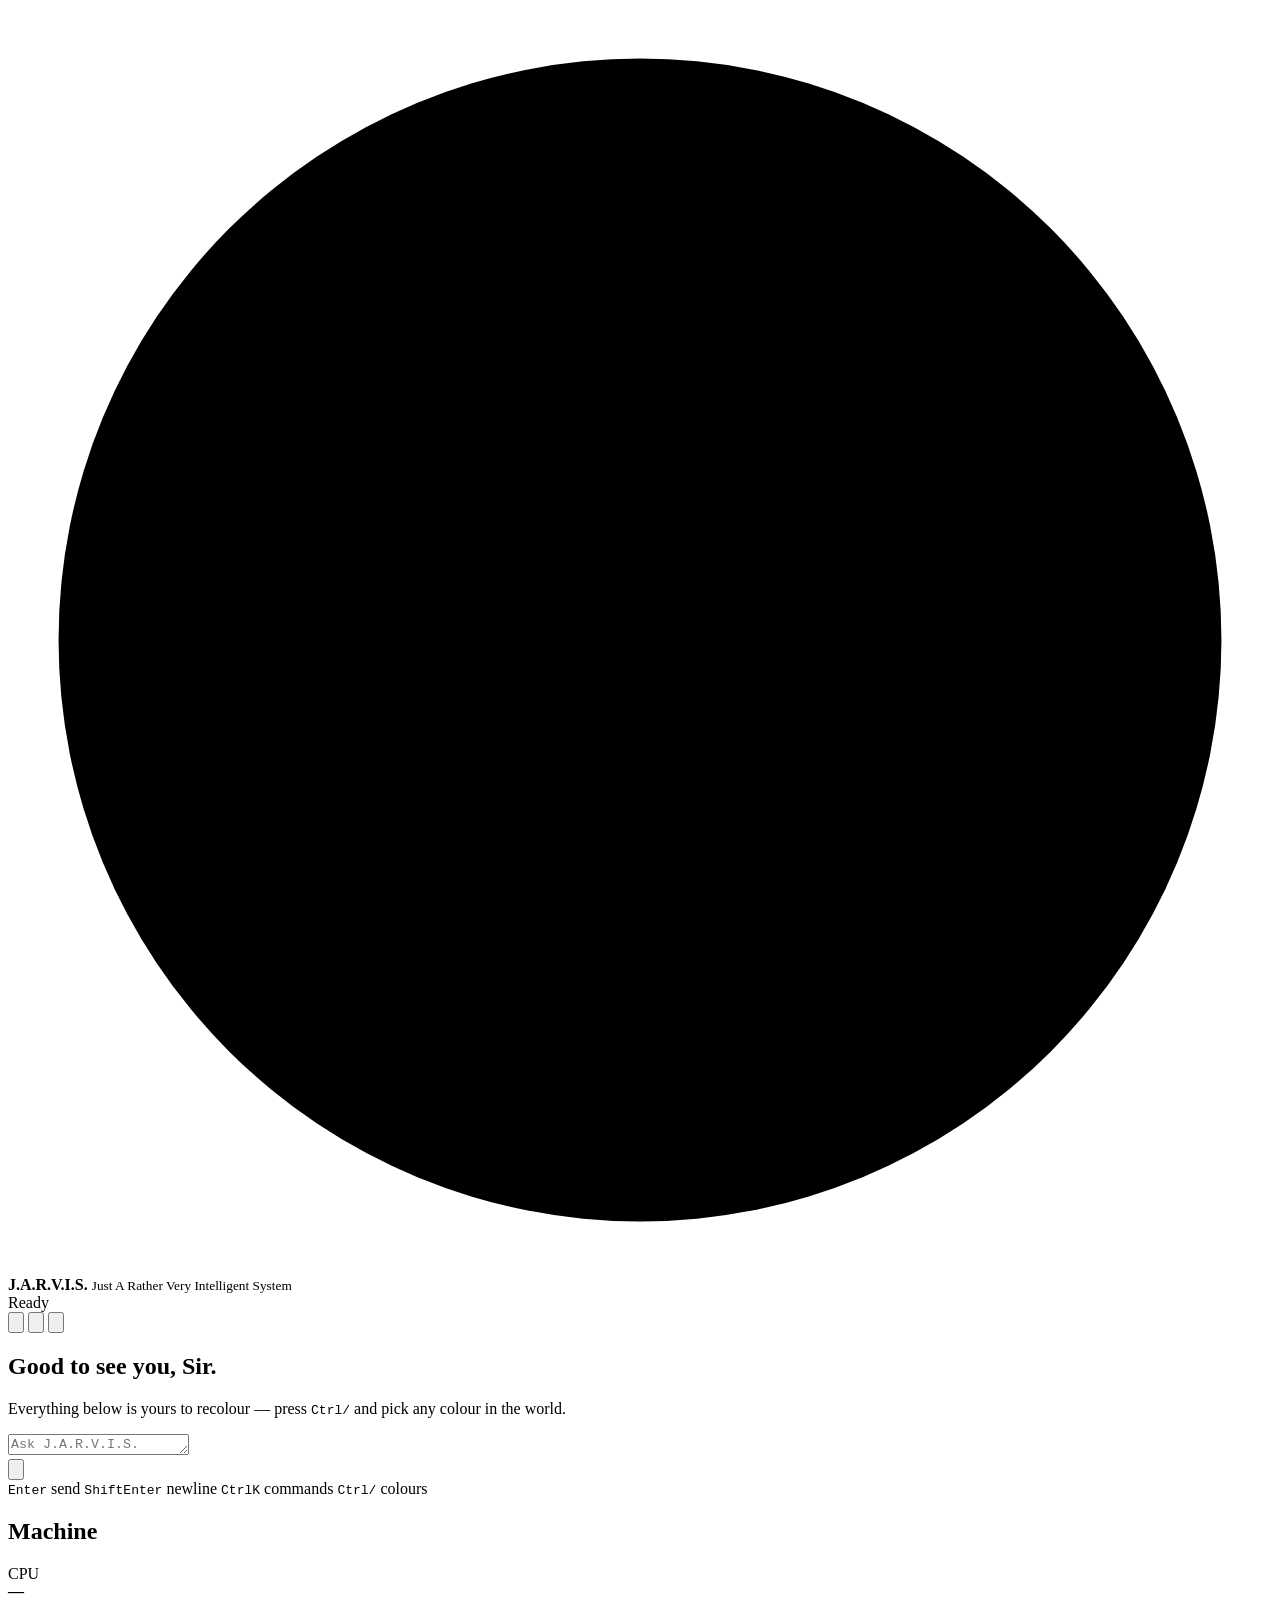
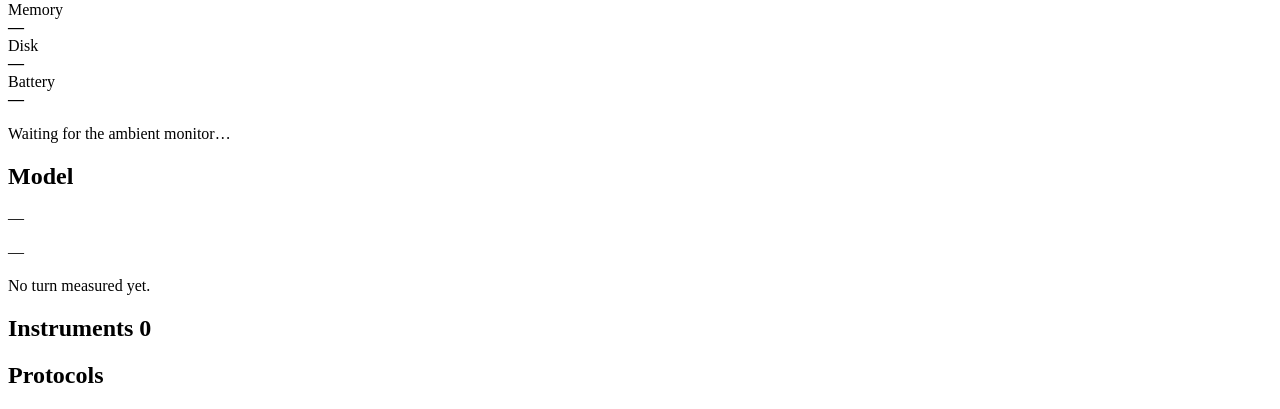
==== jarvis/web/index.html @ 264ed08e "Add J.A.R.V.I.S. Desktop and a colour engine that takes any seed Two things the terminal front ends " ====
<!DOCTYPE html>
<html lang="en" data-mode="dark">
<head>
<meta charset="utf-8">
<meta name="viewport" content="width=device-width, initial-scale=1, viewport-fit=cover">
<meta name="color-scheme" content="dark light">
<title>J.A.R.V.I.S.</title>
<!-- The operator's colours, resolved server-side and inlined, so the very first
     paint is already their theme. No flash of somebody else's cyan. -->
<style id="theme-vars">__JARVIS_THEME_CSS__</style>
<link rel="stylesheet" href="/static/app.css?token=__JARVIS_TOKEN__">
<link rel="icon" href="data:image/svg+xml,<svg xmlns='http://www.w3.org/2000/svg' viewBox='0 0 100 100'><circle cx='50' cy='50' r='38' fill='none' stroke='%2322d3ee' stroke-width='8'/><circle cx='50' cy='50' r='16' fill='%2322d3ee'/></svg>">
</head>
<body>

<!-- Two vast, slow-moving blooms of the accent colour behind everything. They are
     the reason an arbitrary seed reads as a *designed* interface rather than a
     recoloured one: the whole room is lit by the operator's choice. -->
<div class="ambience" aria-hidden="true">
  <span class="bloom bloom-a"></span>
  <span class="bloom bloom-b"></span>
  <span class="grain"></span>
</div>

<header class="titlebar">
  <div class="brand">
    <span class="reactor" id="reactor" aria-hidden="true">
      <svg viewBox="0 0 100 100">
        <circle class="r-halo"  cx="50" cy="50" r="46"/>
        <circle class="r-ring"  cx="50" cy="50" r="35"/>
        <circle class="r-track" cx="50" cy="50" r="27"/>
        <circle class="r-core"  cx="50" cy="50" r="13"/>
        <g class="r-blades">
          <path d="M50 20 L56 34 L44 34 Z"/><path d="M80 50 L66 56 L66 44 Z"/>
          <path d="M50 80 L44 66 L56 66 Z"/><path d="M20 50 L34 44 L34 56 Z"/>
        </g>
      </svg>
    </span>
    <span class="brand-text">
      <strong id="brand-name">J.A.R.V.I.S.</strong>
      <small id="brand-sub">Just A Rather Very Intelligent System</small>
    </span>
  </div>

  <div class="status" id="status-chip" data-state="idle">
    <span class="status-dot"></span>
    <span class="status-label" id="status-label">Ready</span>
  </div>

  <div class="titlebar-actions">
    <button class="icon-btn" id="btn-palette" title="Theme studio  ·  Ctrl+/" aria-label="Open the theme studio">
      <svg viewBox="0 0 24 24"><circle cx="12" cy="12" r="9"/><circle cx="12" cy="7.5" r="1.6" class="fill"/><circle cx="16.5" cy="12" r="1.6" class="fill"/><circle cx="9" cy="16" r="1.6" class="fill"/></svg>
    </button>
    <button class="icon-btn" id="btn-command" title="Commands  ·  Ctrl+K" aria-label="Open the command palette">
      <svg viewBox="0 0 24 24"><path d="M4 7h16M4 12h16M4 17h10"/></svg>
    </button>
    <button class="icon-btn" id="btn-rail" title="Instruments panel" aria-label="Toggle the instruments panel">
      <svg viewBox="0 0 24 24"><rect x="3" y="4" width="18" height="16" rx="3"/><path d="M15 4v16"/></svg>
    </button>
  </div>
</header>

<main class="shell">
  <!-- ── the conversation ─────────────────────────────────────────────────── -->
  <section class="conversation">
    <div class="transcript" id="transcript" role="log" aria-live="polite" aria-label="Conversation">
      <div class="welcome" id="welcome">
        <div class="welcome-glow" aria-hidden="true"></div>
        <h1>Good to see you, <span id="welcome-title">Sir</span>.</h1>
        <p>Everything below is yours to recolour — press <kbd>Ctrl</kbd><kbd>/</kbd> and pick any colour in the world.</p>
        <div class="suggestions" id="suggestions"></div>
      </div>
    </div>

    <button class="jump" id="jump" hidden aria-label="Jump to the latest message">
      <svg viewBox="0 0 24 24"><path d="M12 5v14M6 13l6 6 6-6"/></svg> Latest
    </button>

    <div class="composer-wrap">
      <form class="composer" id="composer">
        <div class="composer-glow" aria-hidden="true"></div>
        <textarea id="input" rows="1" placeholder="Ask J.A.R.V.I.S. anything…  ( / for commands )"
                  autocomplete="off" autocapitalize="sentences" spellcheck="true"></textarea>
        <div class="composer-actions">
          <button type="button" class="icon-btn ghost" id="btn-stop" title="Interrupt  ·  Esc" hidden aria-label="Interrupt">
            <svg viewBox="0 0 24 24"><rect x="7" y="7" width="10" height="10" rx="2" class="fill"/></svg>
          </button>
          <button type="submit" class="send" id="btn-send" title="Send  ·  Enter" aria-label="Send">
            <svg viewBox="0 0 24 24"><path d="M5 12h13M12 5l7 7-7 7"/></svg>
          </button>
        </div>
      </form>
      <div class="hint-row">
        <span><kbd>Enter</kbd> send</span>
        <span><kbd>Shift</kbd><kbd>Enter</kbd> newline</span>
        <span><kbd>Ctrl</kbd><kbd>K</kbd> commands</span>
        <span><kbd>Ctrl</kbd><kbd>/</kbd> colours</span>
      </div>
      <div class="slash-menu" id="slash-menu" hidden></div>
    </div>
  </section>

  <!-- ── instruments ──────────────────────────────────────────────────────── -->
  <aside class="rail" id="rail">
    <div class="rail-card">
      <h2>Machine</h2>
      <div class="gauges" id="gauges">
        <div class="gauge" data-key="cpu"><label>CPU</label><div class="bar"><i></i></div><b>—</b></div>
        <div class="gauge" data-key="ram"><label>Memory</label><div class="bar"><i></i></div><b>—</b></div>
        <div class="gauge" data-key="disk"><label>Disk</label><div class="bar"><i></i></div><b>—</b></div>
        <div class="gauge" data-key="battery"><label>Battery</label><div class="bar"><i></i></div><b>—</b></div>
      </div>
      <div class="cores" id="cores" aria-hidden="true"></div>
      <p class="rail-note" id="machine-note">Waiting for the ambient monitor…</p>
    </div>

    <div class="rail-card">
      <h2>Model</h2>
      <p class="mono" id="model-name">—</p>
      <p class="rail-note mono" id="model-host">—</p>
      <p class="rail-note" id="metrics-line">No turn measured yet.</p>
    </div>

    <div class="rail-card grow">
      <h2>Instruments <span class="count" id="tool-count">0</span></h2>
      <ul class="chips" id="tool-list"></ul>
    </div>

    <div class="rail-card">
      <h2>Protocols</h2>
      <ul class="chips" id="protocol-list"></ul>
    </div>
  </aside>
</main>

<!-- ── theme studio ───────────────────────────────────────────────────────── -->
<div class="scrim" id="scrim" hidden></div>
<aside class="studio" id="studio" hidden aria-label="Theme studio">
  <header class="studio-head">
    <div>
      <h2>Colour</h2>
      <p id="theme-name">Arc Reactor</p>
    </div>
    <button class="icon-btn" id="btn-studio-close" aria-label="Close the theme studio">
      <svg viewBox="0 0 24 24"><path d="M6 6l12 12M18 6L6 18"/></svg>
    </button>
  </header>

  <div class="studio-body">
    <section class="studio-section">
      <div class="wheel-wrap">
        <canvas id="wheel" width="440" height="440" aria-label="Colour wheel"></canvas>
        <span class="wheel-thumb" id="wheel-thumb"></span>
      </div>
      <label class="slider-row">
        <span>Brightness</span>
        <input type="range" id="s-light" min="8" max="92" step="1" value="55">
      </label>
      <div class="hex-row">
        <label class="hex-field">
          <input type="text" id="hex" value="#22d3ee" spellcheck="false" aria-label="Accent colour, as hex">
          <input type="color" id="picker" value="#22d3ee" aria-label="System colour picker">
        </label>
        <button class="btn subtle" id="btn-surprise" title="A random theme that still looks good">Surprise me</button>
      </div>
    </section>

    <section class="studio-section">
      <h3>Ground</h3>
      <div class="segmented" id="mode-group" role="radiogroup" aria-label="Background mode"></div>
    </section>

    <section class="studio-section">
      <h3>Feel</h3>
      <label class="slider-row"><span>Colour in the background</span><input type="range" id="s-tint" min="0" max="100" value="55"></label>
      <label class="slider-row"><span>Panel separation</span><input type="range" id="s-contrast" min="0" max="100" value="50"></label>
      <label class="slider-row"><span>Glow</span><input type="range" id="s-glow" min="0" max="100" value="60"></label>
      <label class="slider-row"><span>Corner rounding</span><input type="range" id="s-radius" min="0" max="28" value="14"></label>
    </section>

    <section class="studio-section">
      <h3>Type</h3>
      <div class="segmented" id="font-group" role="radiogroup" aria-label="Interface typeface"></div>
    </section>

    <section class="studio-section">
      <h3>Presets</h3>
      <div class="swatches" id="swatches"></div>
    </section>

    <section class="studio-section">
      <h3>Secondary accent</h3>
      <p class="studio-note">Used for tool cards, protocol chips and the second bloom. Derived from your accent unless you set it.</p>
      <label class="hex-field wide">
        <input type="text" id="hex2" spellcheck="false" aria-label="Secondary colour, as hex">
        <input type="color" id="picker2" aria-label="System colour picker for the secondary colour">
      </label>
    </section>

    <p class="studio-note" id="persist-note">Saved automatically — these colours come back next time.</p>
  </div>
</aside>

<!-- ── command palette ────────────────────────────────────────────────────── -->
<div class="palette-wrap" id="palette-wrap" hidden>
  <div class="palette" role="dialog" aria-label="Command palette">
    <input type="text" id="palette-input" placeholder="Type a command…" spellcheck="false" autocomplete="off">
    <ul id="palette-list"></ul>
  </div>
</div>

<div class="toasts" id="toasts" aria-live="polite"></div>

<script>window.JARVIS_BOOT = __JARVIS_BOOT__;</script>
<script src="/static/app.js?token=__JARVIS_TOKEN__"></script>
</body>
</html>
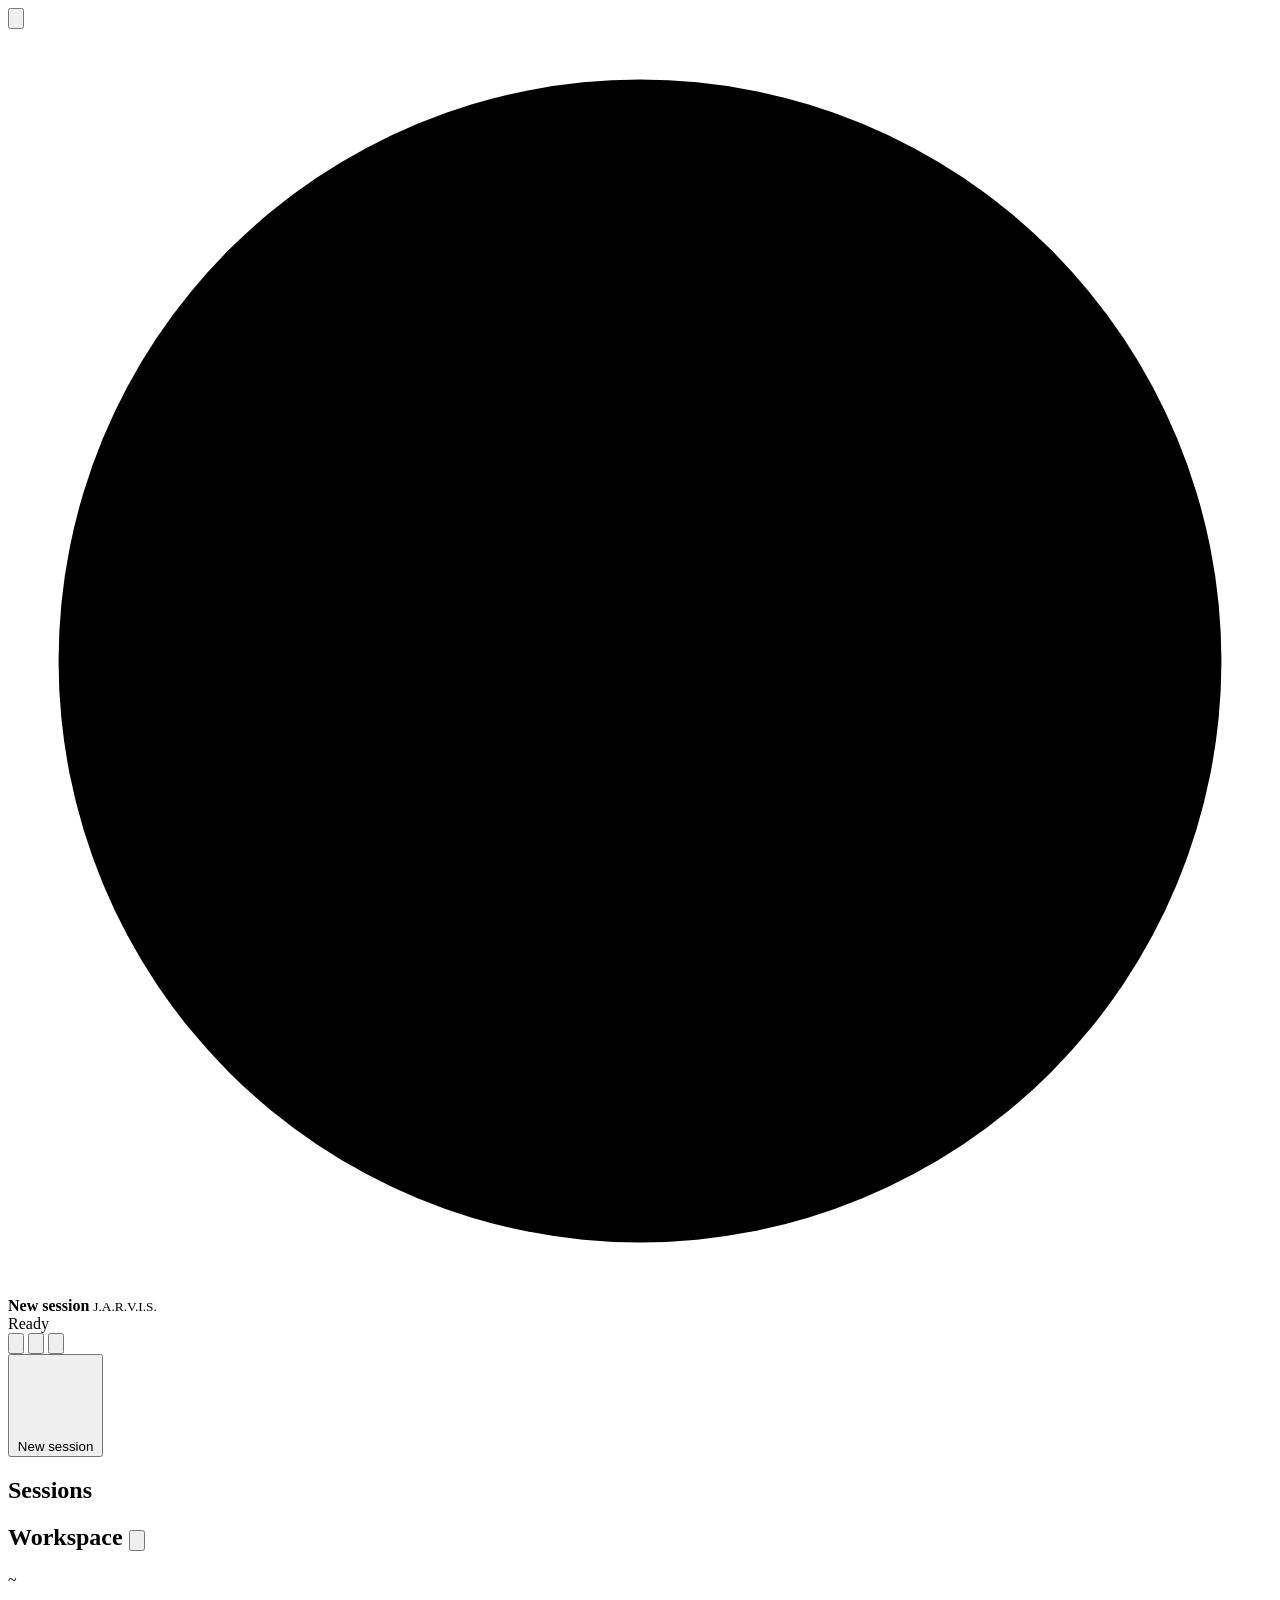
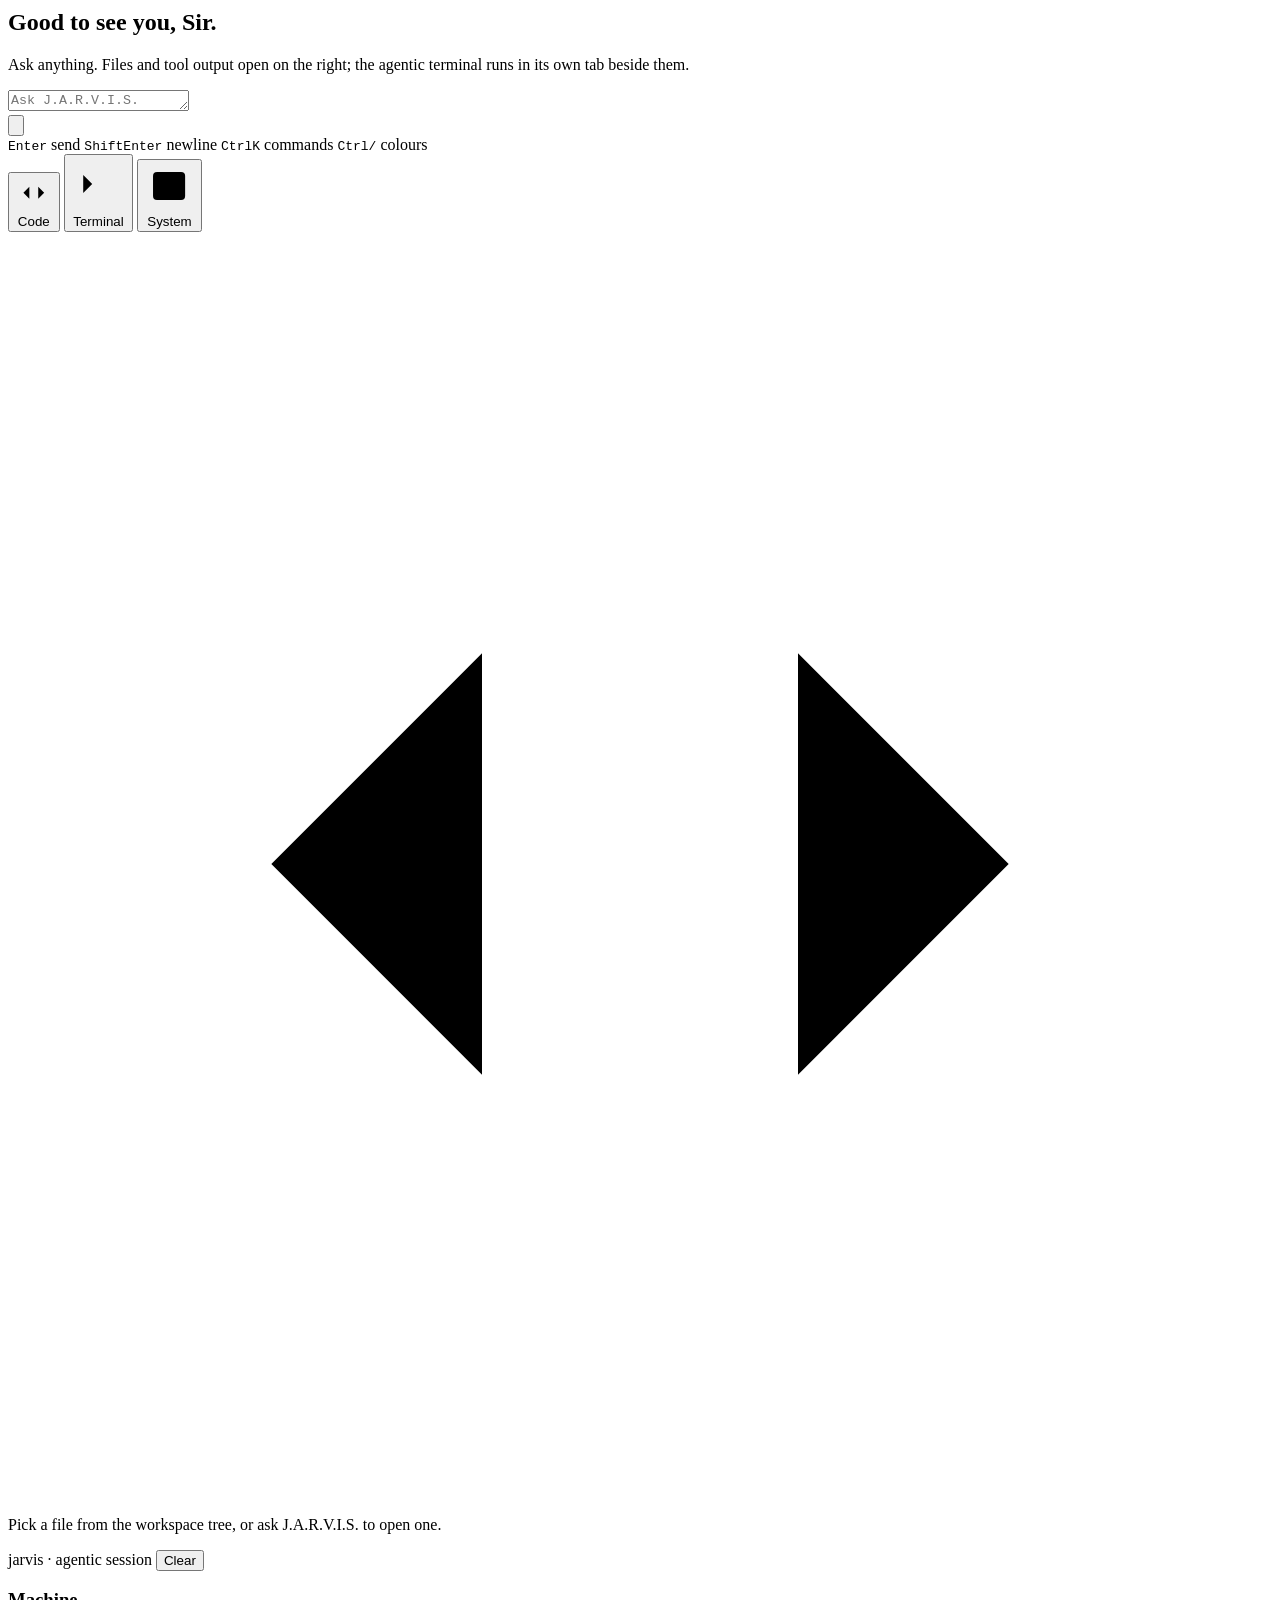
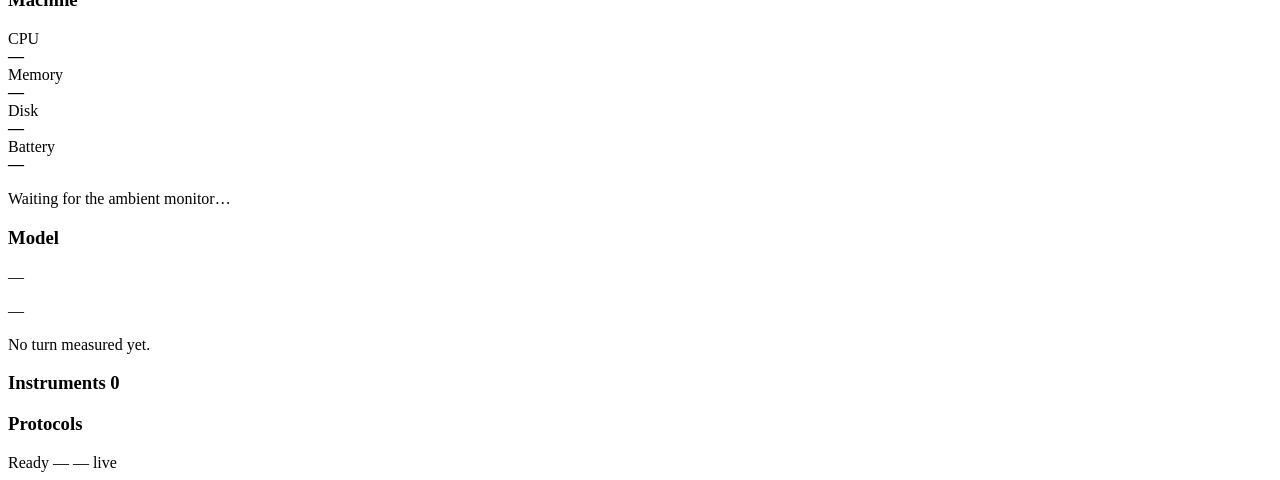
==== commit 6bbe0633: "Rebuild the desktop UI as a three-pane app, with a code section Reshapes the window after Hermes Des" ====
--- a/jarvis/web/index.html
+++ b/jarvis/web/index.html
@@ -22,7 +22,14 @@
   <span class="grain"></span>
 </div>
 
+<!-- ── title bar ──────────────────────────────────────────────────────────── -->
 <header class="titlebar">
+  <span class="lights" aria-hidden="true"><i></i><i></i><i></i></span>
+
+  <button class="icon-btn" id="btn-sidebar" title="Sidebar" aria-label="Toggle the sidebar">
+    <svg viewBox="0 0 24 24"><rect x="3" y="4" width="18" height="16" rx="3"/><path d="M9 4v16"/></svg>
+  </button>
+
   <div class="brand">
     <span class="reactor" id="reactor" aria-hidden="true">
       <svg viewBox="0 0 100 100">
@@ -37,8 +44,8 @@
       </svg>
     </span>
     <span class="brand-text">
-      <strong id="brand-name">J.A.R.V.I.S.</strong>
-      <small id="brand-sub">Just A Rather Very Intelligent System</small>
+      <strong id="session-title">New session</strong>
+      <small id="session-sub">J.A.R.V.I.S.</small>
     </span>
   </div>
 
@@ -54,20 +61,50 @@
     <button class="icon-btn" id="btn-command" title="Commands  ·  Ctrl+K" aria-label="Open the command palette">
       <svg viewBox="0 0 24 24"><path d="M4 7h16M4 12h16M4 17h10"/></svg>
     </button>
-    <button class="icon-btn" id="btn-rail" title="Instruments panel" aria-label="Toggle the instruments panel">
+    <button class="icon-btn" id="btn-rail" title="Preview rail  ·  Ctrl+B" aria-label="Toggle the preview rail">
       <svg viewBox="0 0 24 24"><rect x="3" y="4" width="18" height="16" rx="3"/><path d="M15 4v16"/></svg>
     </button>
   </div>
 </header>
 
-<main class="shell">
-  <!-- ── the conversation ─────────────────────────────────────────────────── -->
+<main class="shell" id="shell">
+  <!-- ── sidebar ───────────────────────────────────────────────────────────── -->
+  <nav class="sidebar" id="sidebar" aria-label="Sessions and workspace">
+    <button class="new-session" id="btn-new">
+      <svg viewBox="0 0 24 24"><path d="M12 5v14M5 12h14"/></svg> New session
+    </button>
+
+    <section class="side-block">
+      <h2>Sessions</h2>
+      <ul class="sessions" id="session-list"></ul>
+    </section>
+
+    <section class="side-block grow">
+      <h2>
+        Workspace
+        <button class="mini-btn" id="btn-tree-refresh" title="Reload the tree" aria-label="Reload the tree">
+          <svg viewBox="0 0 24 24"><path d="M4 12a8 8 0 0 1 13.7-5.7L20 8M20 4v4h-4M20 12a8 8 0 0 1-13.7 5.7L4 16M4 20v-4h4"/></svg>
+        </button>
+      </h2>
+      <div class="tree" id="tree" role="tree"></div>
+    </section>
+
+    <div class="side-foot">
+      <span class="mono" id="cwd-label">~</span>
+    </div>
+  </nav>
+
+  <div class="seam" id="seam-left" role="separator" aria-orientation="vertical" tabindex="0"
+       aria-label="Resize the sidebar"></div>
+
+  <!-- ── conversation ──────────────────────────────────────────────────────── -->
   <section class="conversation">
     <div class="transcript" id="transcript" role="log" aria-live="polite" aria-label="Conversation">
       <div class="welcome" id="welcome">
         <div class="welcome-glow" aria-hidden="true"></div>
         <h1>Good to see you, <span id="welcome-title">Sir</span>.</h1>
-        <p>Everything below is yours to recolour — press <kbd>Ctrl</kbd><kbd>/</kbd> and pick any colour in the world.</p>
+        <p>Ask anything. Files and tool output open on the right; the agentic terminal
+           runs in its own tab beside them.</p>
         <div class="suggestions" id="suggestions"></div>
       </div>
     </div>
@@ -100,38 +137,104 @@
     </div>
   </section>
 
-  <!-- ── instruments ──────────────────────────────────────────────────────── -->
-  <aside class="rail" id="rail">
-    <div class="rail-card">
-      <h2>Machine</h2>
-      <div class="gauges" id="gauges">
-        <div class="gauge" data-key="cpu"><label>CPU</label><div class="bar"><i></i></div><b>—</b></div>
-        <div class="gauge" data-key="ram"><label>Memory</label><div class="bar"><i></i></div><b>—</b></div>
-        <div class="gauge" data-key="disk"><label>Disk</label><div class="bar"><i></i></div><b>—</b></div>
-        <div class="gauge" data-key="battery"><label>Battery</label><div class="bar"><i></i></div><b>—</b></div>
-      </div>
-      <div class="cores" id="cores" aria-hidden="true"></div>
-      <p class="rail-note" id="machine-note">Waiting for the ambient monitor…</p>
-    </div>
-
-    <div class="rail-card">
-      <h2>Model</h2>
-      <p class="mono" id="model-name">—</p>
-      <p class="rail-note mono" id="model-host">—</p>
-      <p class="rail-note" id="metrics-line">No turn measured yet.</p>
-    </div>
-
-    <div class="rail-card grow">
-      <h2>Instruments <span class="count" id="tool-count">0</span></h2>
-      <ul class="chips" id="tool-list"></ul>
-    </div>
-
-    <div class="rail-card">
-      <h2>Protocols</h2>
-      <ul class="chips" id="protocol-list"></ul>
+  <div class="seam" id="seam-right" role="separator" aria-orientation="vertical" tabindex="0"
+       aria-label="Resize the preview rail"></div>
+
+  <!-- ── preview rail ──────────────────────────────────────────────────────── -->
+  <aside class="rail" id="rail" aria-label="Preview">
+    <div class="rail-tabs" role="tablist">
+      <button class="rail-tab on" data-view="code" role="tab" aria-selected="true">
+        <svg viewBox="0 0 24 24"><path d="M9 8l-4 4 4 4M15 8l4 4-4 4"/></svg> Code
+      </button>
+      <button class="rail-tab" data-view="terminal" role="tab" aria-selected="false">
+        <svg viewBox="0 0 24 24"><path d="M5 8l4 4-4 4M12 16h7"/></svg> Terminal
+      </button>
+      <button class="rail-tab" data-view="system" role="tab" aria-selected="false">
+        <svg viewBox="0 0 24 24"><rect x="4" y="5" width="16" height="14" rx="2"/><path d="M8 9h8M8 13h5"/></svg> System
+      </button>
+    </div>
+
+    <!-- Code -->
+    <div class="rail-view on" id="view-code" role="tabpanel">
+      <div class="tabstrip" id="tabstrip"></div>
+      <div class="crumbs" id="crumbs"></div>
+      <div class="code-host" id="code-host">
+        <div class="code-empty" id="code-empty">
+          <svg viewBox="0 0 24 24"><path d="M9 8l-4 4 4 4M15 8l4 4-4 4"/></svg>
+          <p>Pick a file from the workspace tree, or ask J.A.R.V.I.S. to open one.</p>
+        </div>
+        <div class="code-scroll" id="code-scroll" hidden>
+          <table class="code-table"><tbody id="code-body"></tbody></table>
+        </div>
+      </div>
+      <div class="code-foot" id="code-foot" hidden>
+        <span id="code-meta" class="mono"></span>
+        <span class="spacer"></span>
+        <button class="mini-btn wide" id="btn-code-wrap" title="Soft-wrap long lines">Wrap</button>
+        <button class="mini-btn wide" id="btn-code-copy">Copy</button>
+        <button class="mini-btn wide" id="btn-code-ask">Ask about this</button>
+      </div>
+    </div>
+
+    <!-- Terminal: the agentic HUD, live, inside the app -->
+    <div class="rail-view" id="view-terminal" role="tabpanel">
+      <div class="term-head">
+        <span class="mono" id="term-title">jarvis · agentic session</span>
+        <span class="spacer"></span>
+        <button class="mini-btn wide" id="btn-term-clear">Clear</button>
+      </div>
+      <div class="term" id="term" role="log" aria-label="Agentic terminal"></div>
+    </div>
+
+    <!-- System -->
+    <div class="rail-view" id="view-system" role="tabpanel">
+      <div class="rail-scroll">
+        <section class="rail-card">
+          <h3>Machine</h3>
+          <div class="gauges" id="gauges">
+            <div class="gauge" data-key="cpu"><label>CPU</label><div class="bar"><i></i></div><b>—</b></div>
+            <div class="gauge" data-key="ram"><label>Memory</label><div class="bar"><i></i></div><b>—</b></div>
+            <div class="gauge" data-key="disk"><label>Disk</label><div class="bar"><i></i></div><b>—</b></div>
+            <div class="gauge" data-key="battery"><label>Battery</label><div class="bar"><i></i></div><b>—</b></div>
+          </div>
+          <div class="cores" id="cores" aria-hidden="true"></div>
+          <p class="rail-note" id="machine-note">Waiting for the ambient monitor…</p>
+        </section>
+
+        <section class="rail-card">
+          <h3>Model</h3>
+          <p class="mono" id="model-name">—</p>
+          <p class="rail-note mono" id="model-host">—</p>
+          <p class="rail-note" id="metrics-line">No turn measured yet.</p>
+        </section>
+
+        <section class="rail-card">
+          <h3>Instruments <span class="count" id="tool-count">0</span></h3>
+          <ul class="chips" id="tool-list"></ul>
+        </section>
+
+        <section class="rail-card">
+          <h3>Protocols</h3>
+          <ul class="chips" id="protocol-list"></ul>
+        </section>
+      </div>
     </div>
   </aside>
 </main>
+
+<!-- ── status bar ─────────────────────────────────────────────────────────── -->
+<footer class="statusbar">
+  <span class="sb-item" id="sb-state"><i class="sb-dot"></i> Ready</span>
+  <span class="sb-sep"></span>
+  <span class="sb-item mono" id="sb-model">—</span>
+  <span class="sb-sep"></span>
+  <span class="sb-item mono" id="sb-cwd">—</span>
+  <span class="spacer"></span>
+  <span class="sb-item mono" id="sb-file"></span>
+  <span class="sb-item mono" id="sb-metrics"></span>
+  <span class="sb-item mono" id="sb-cpu"></span>
+  <span class="sb-item" id="sb-link" title="Connection">live</span>
+</footer>
 
 <!-- ── theme studio ───────────────────────────────────────────────────────── -->
 <div class="scrim" id="scrim" hidden></div>
@@ -204,7 +307,7 @@
 <!-- ── command palette ────────────────────────────────────────────────────── -->
 <div class="palette-wrap" id="palette-wrap" hidden>
   <div class="palette" role="dialog" aria-label="Command palette">
-    <input type="text" id="palette-input" placeholder="Type a command…" spellcheck="false" autocomplete="off">
+    <input type="text" id="palette-input" placeholder="Type a command, or a file name…" spellcheck="false" autocomplete="off">
     <ul id="palette-list"></ul>
   </div>
 </div>
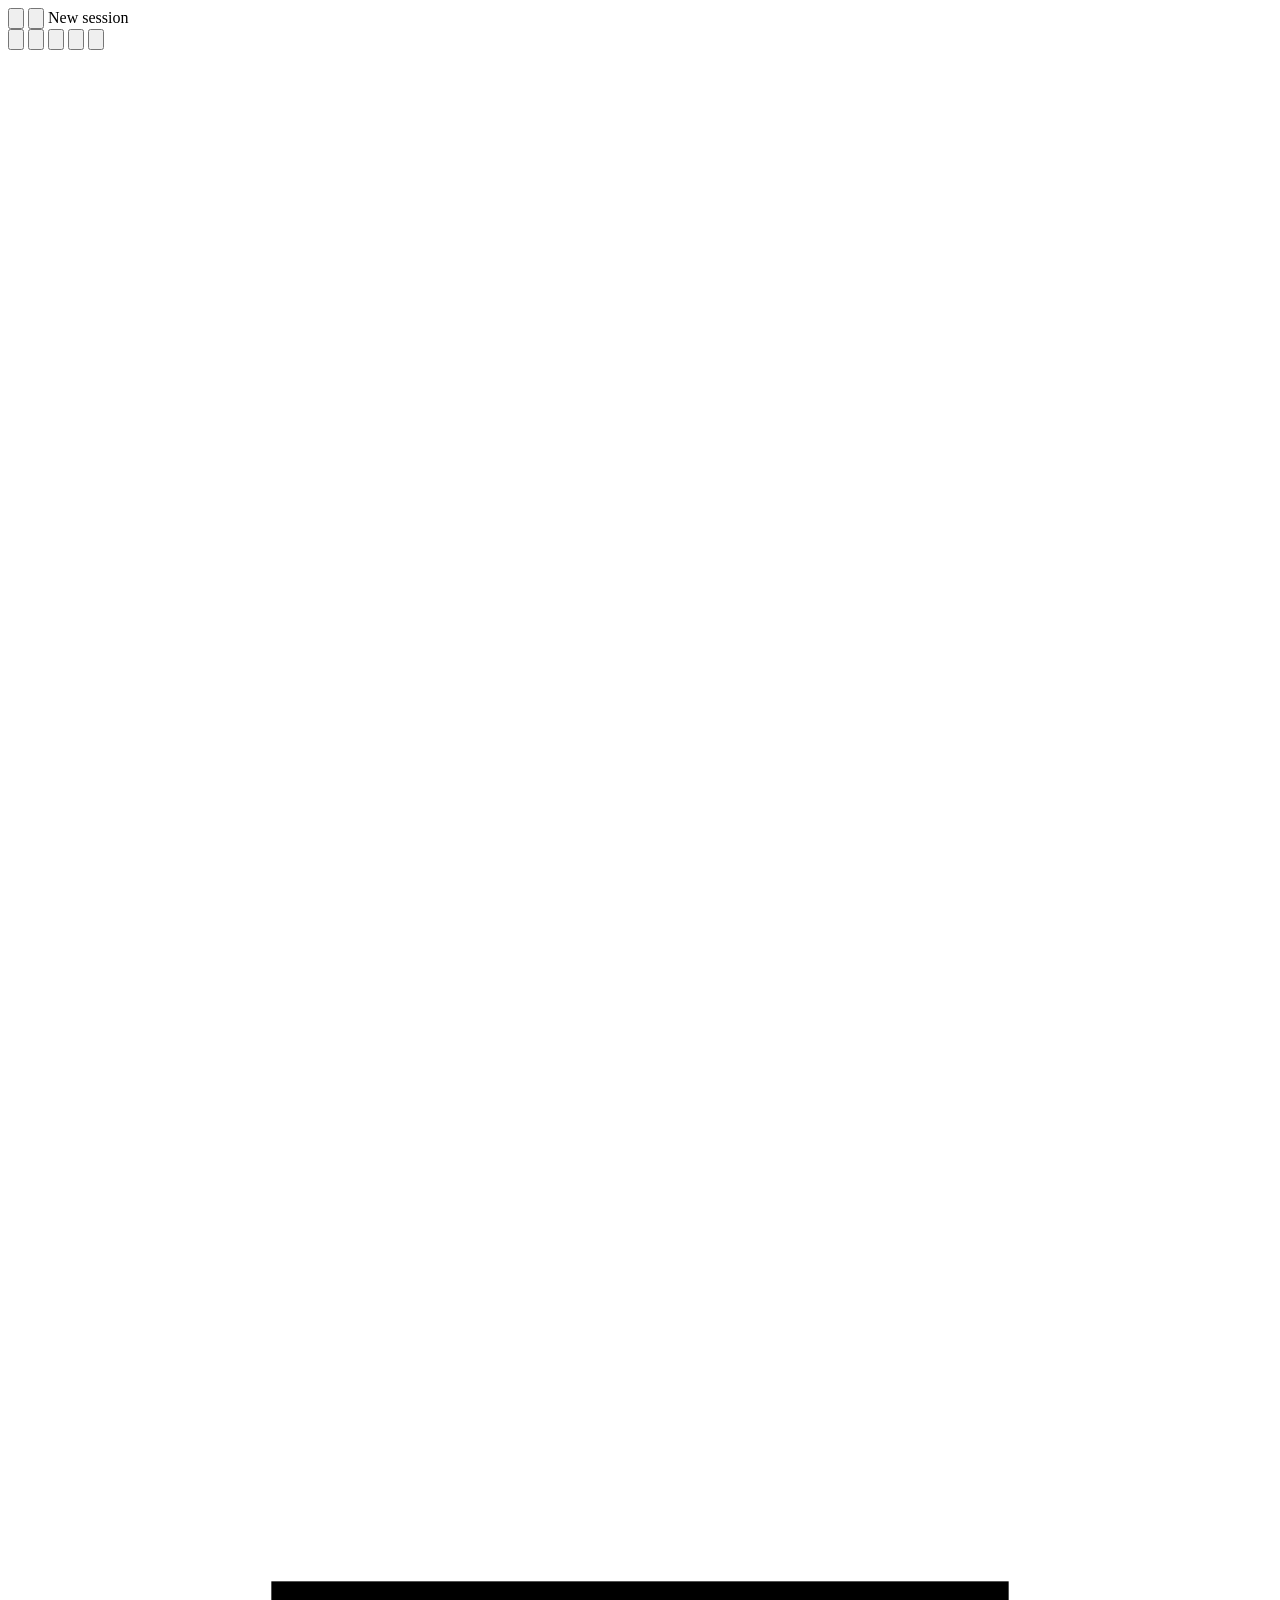
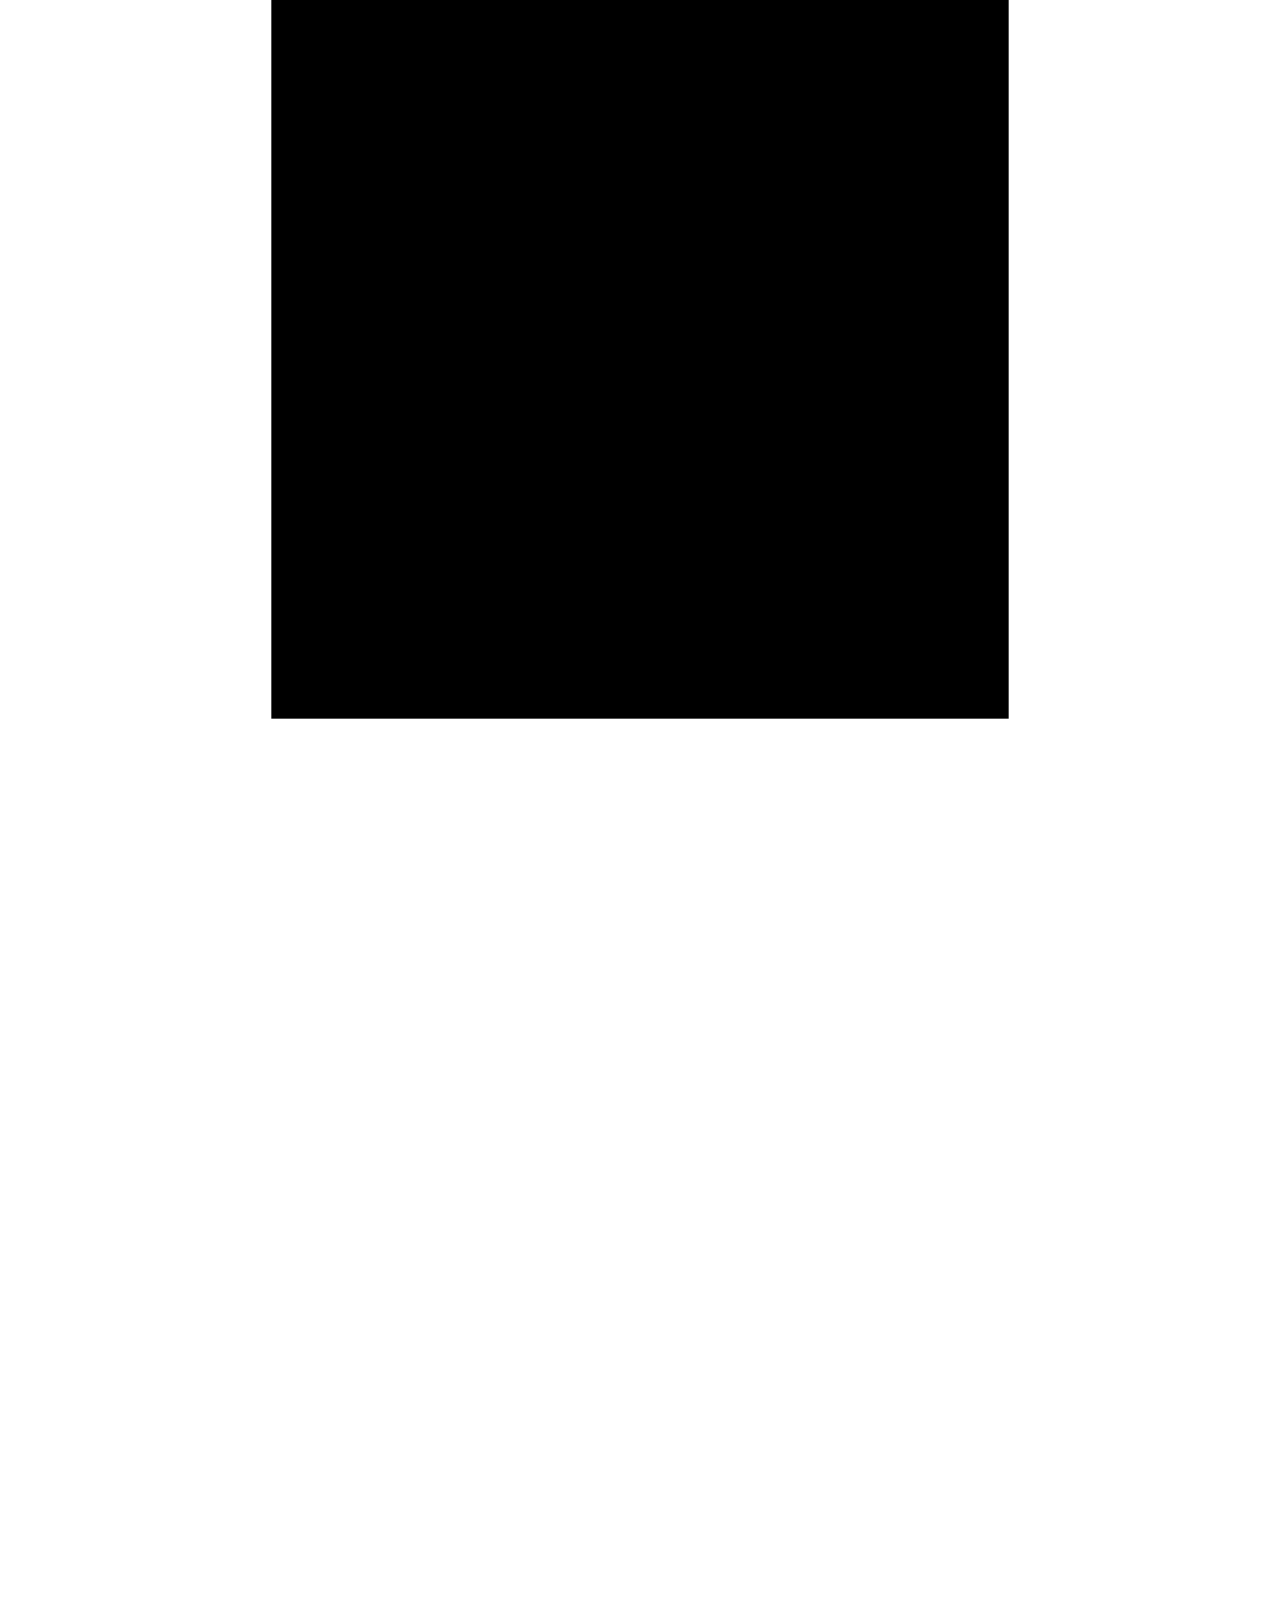
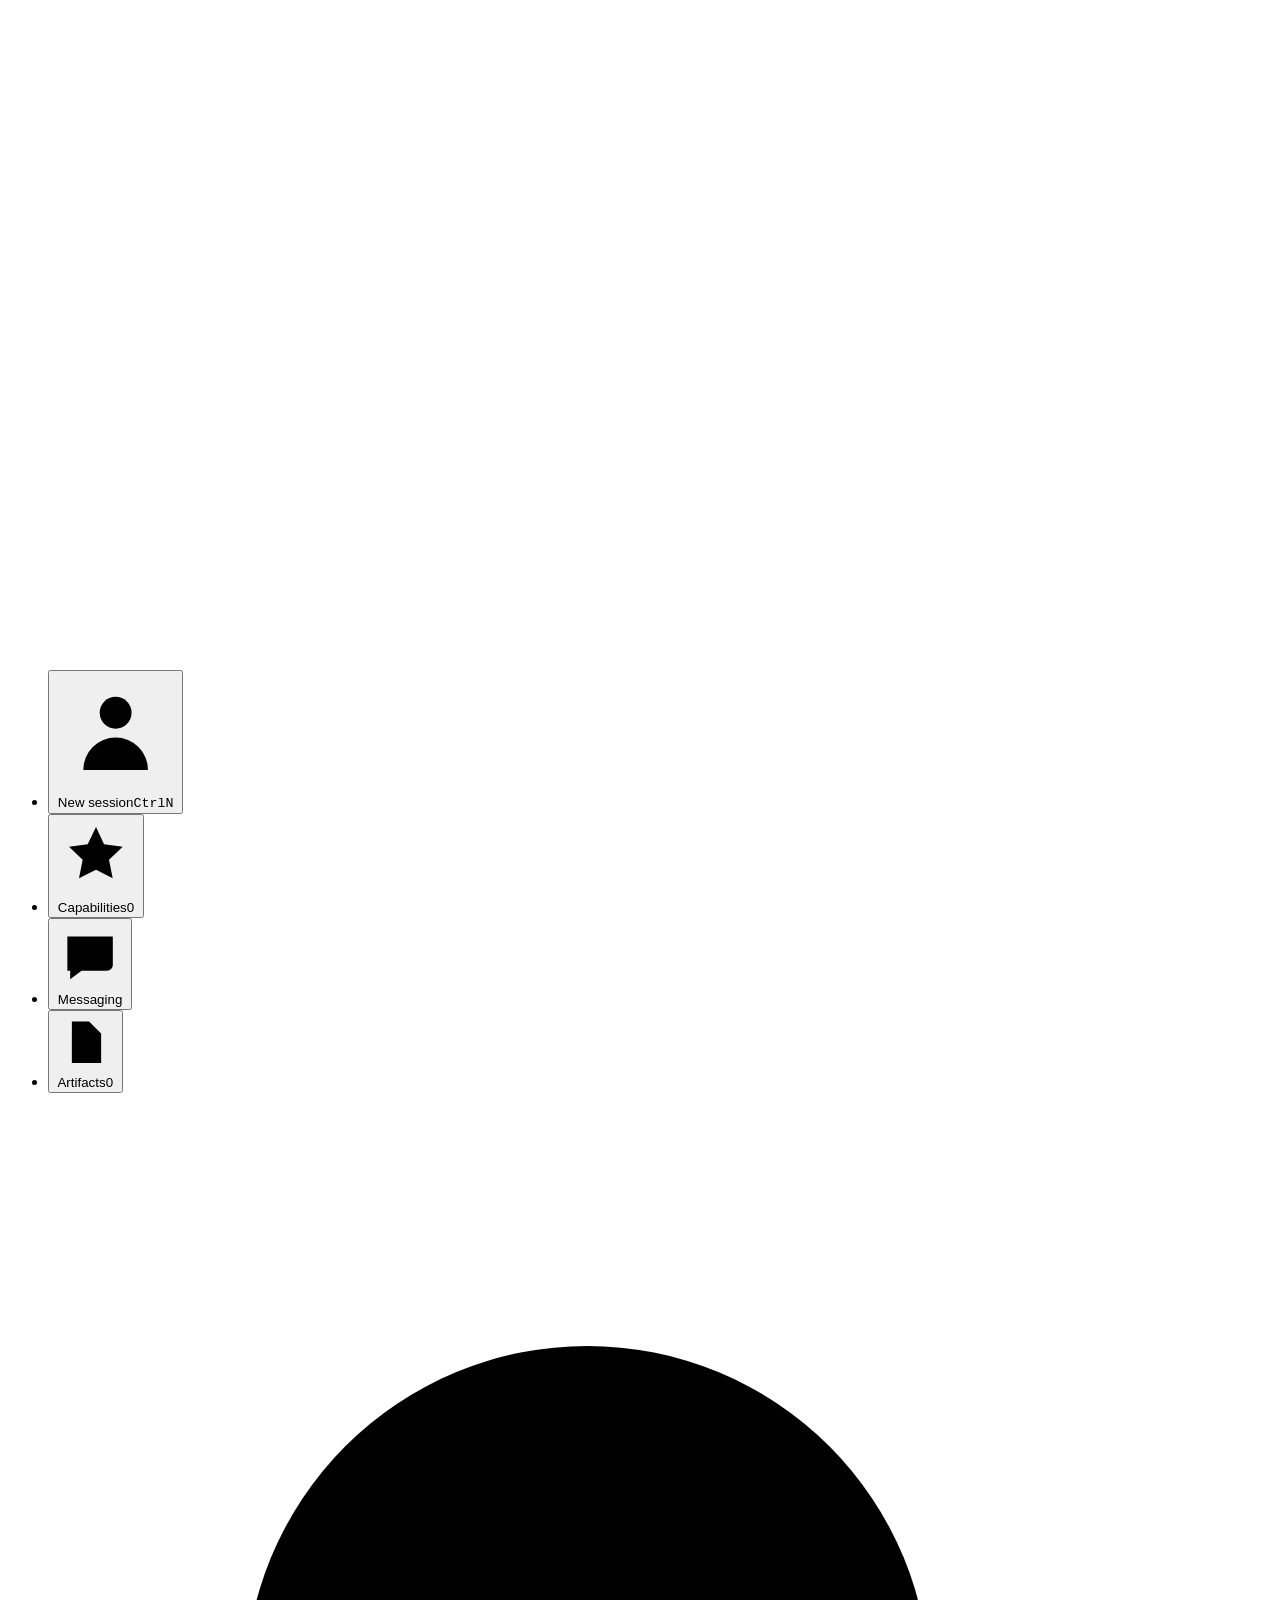
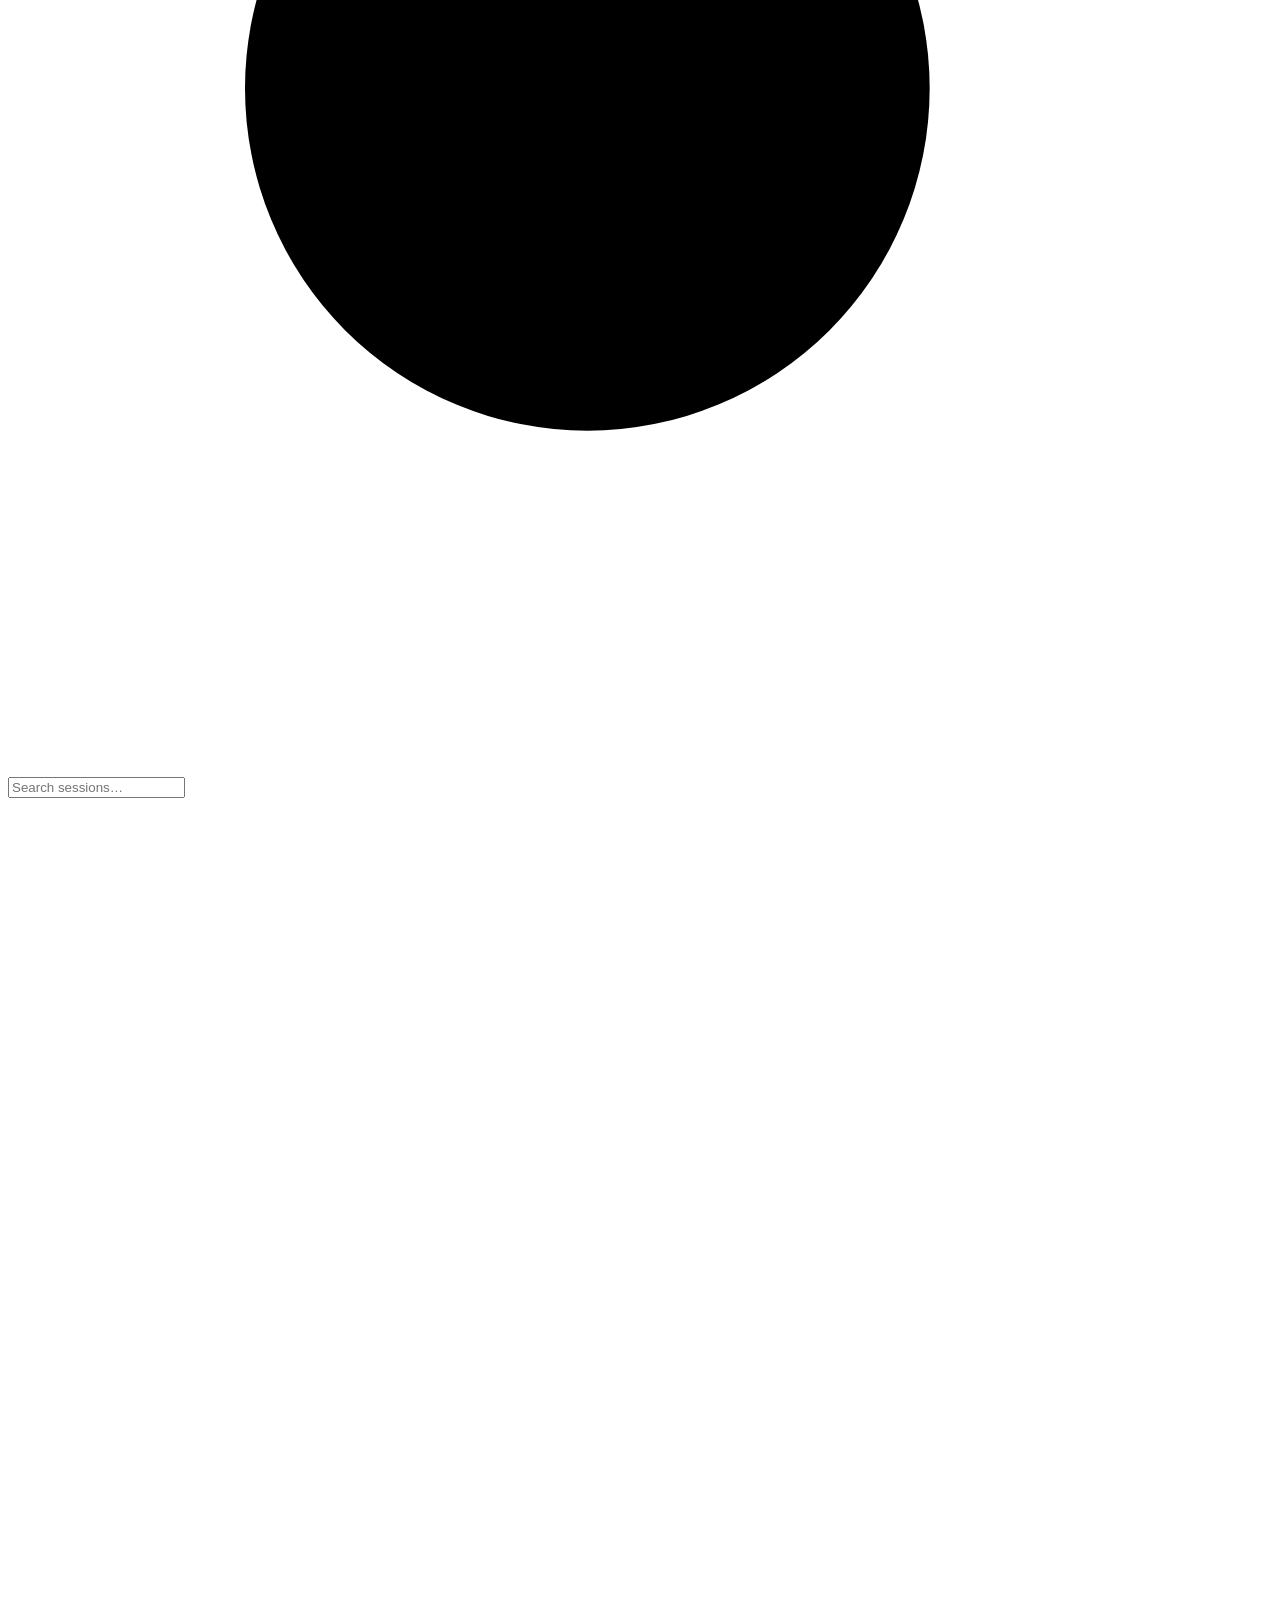
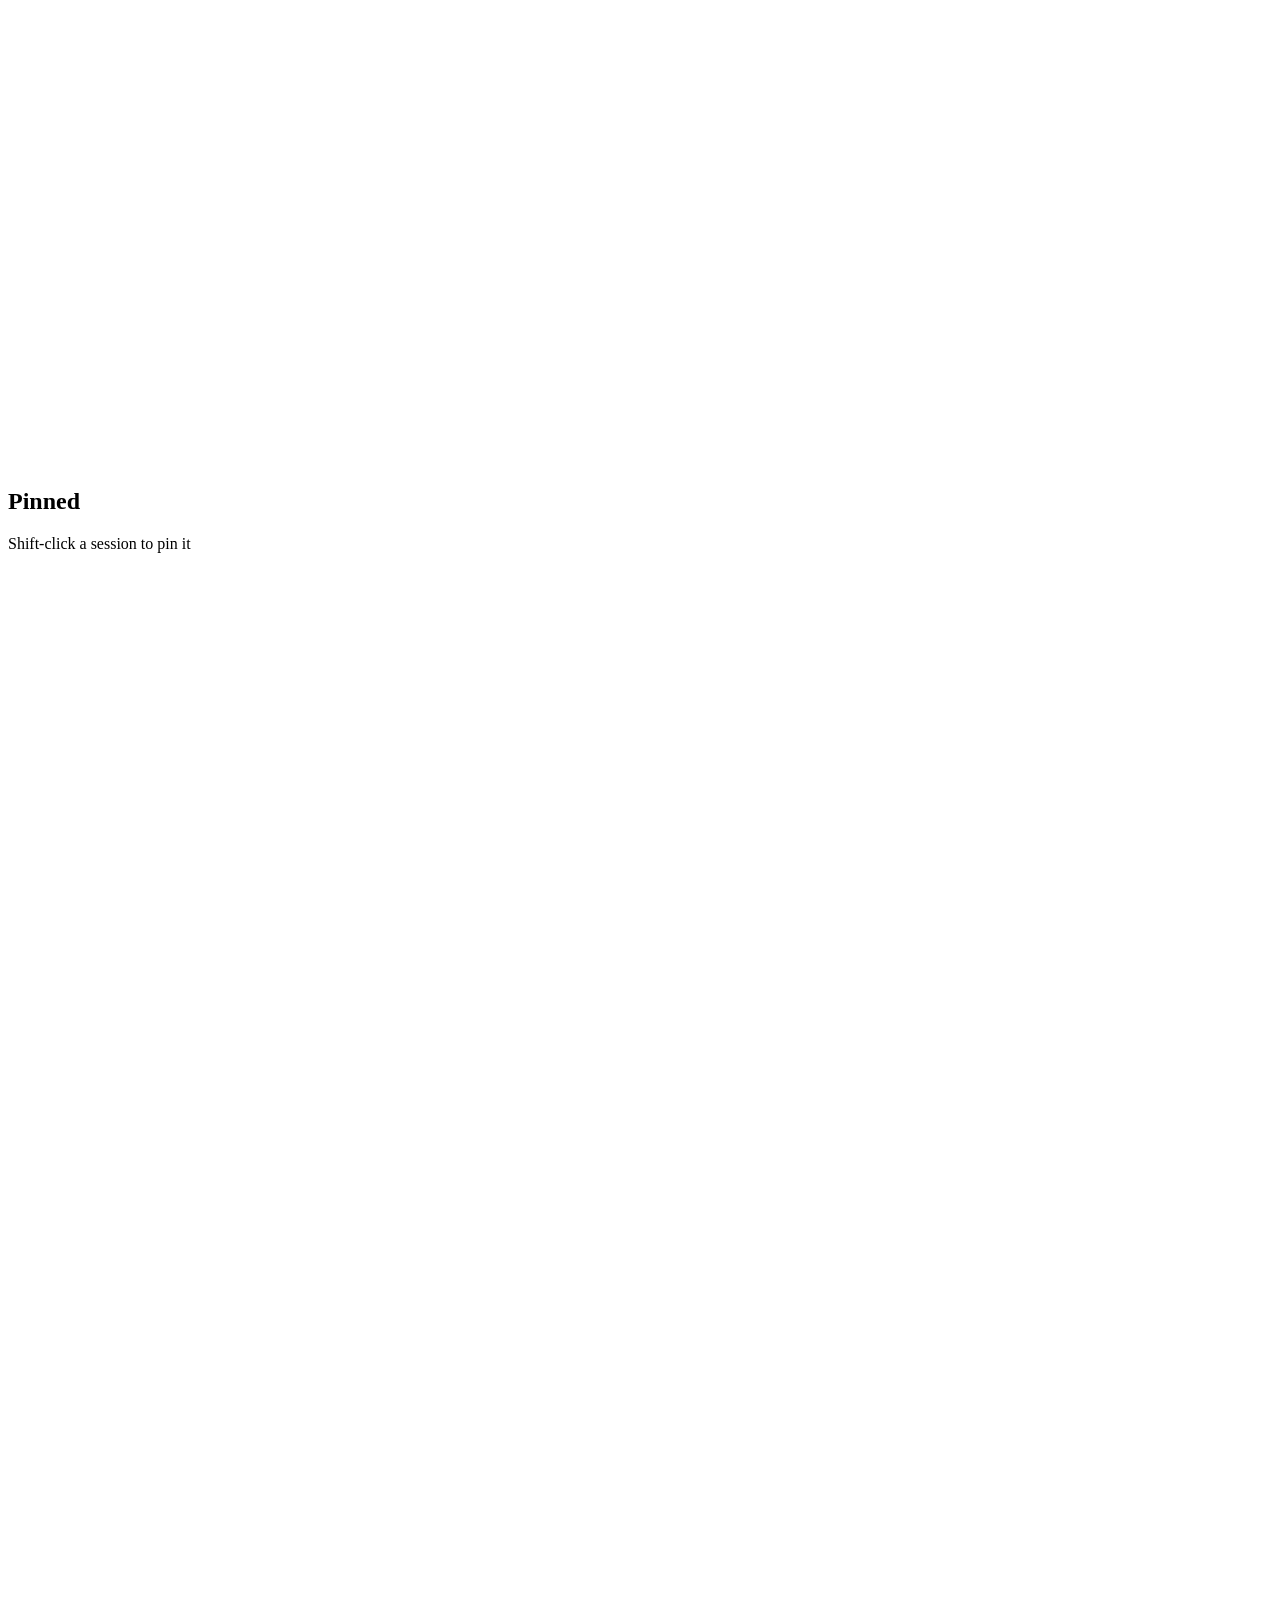
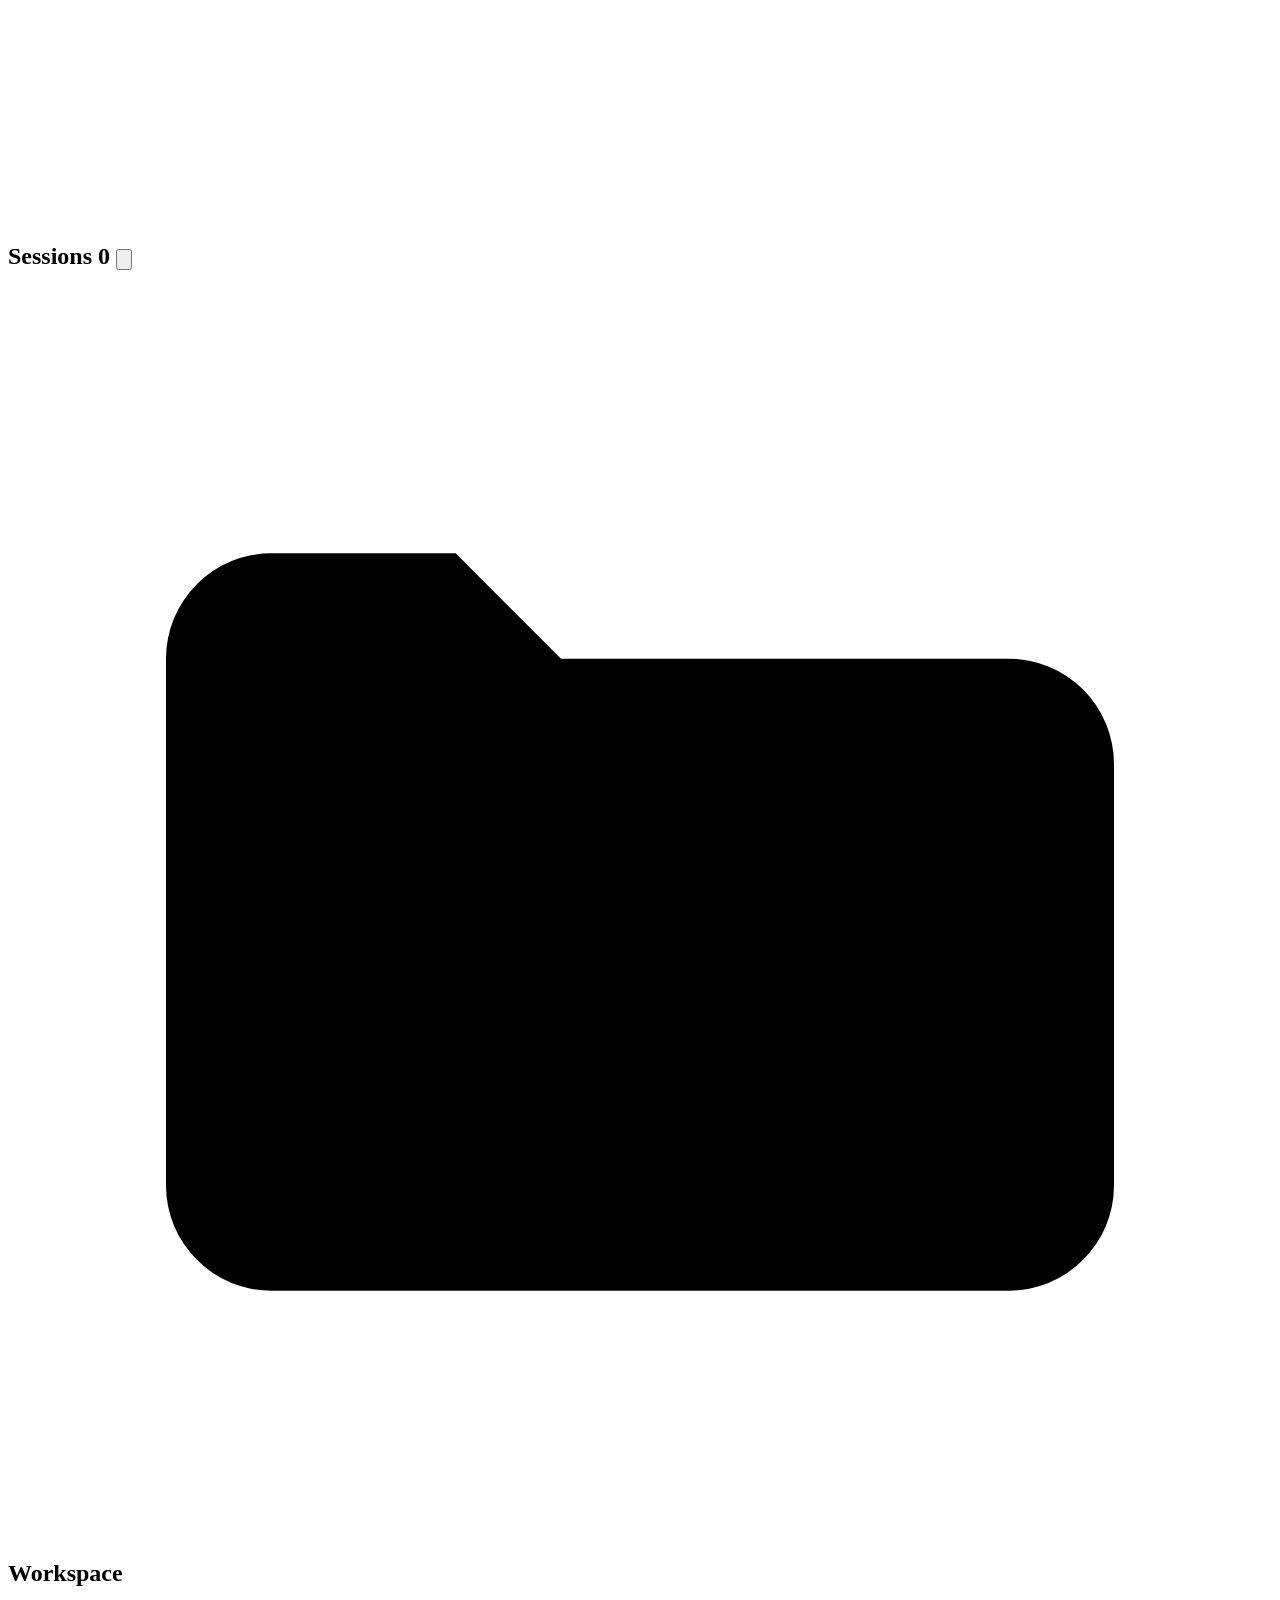
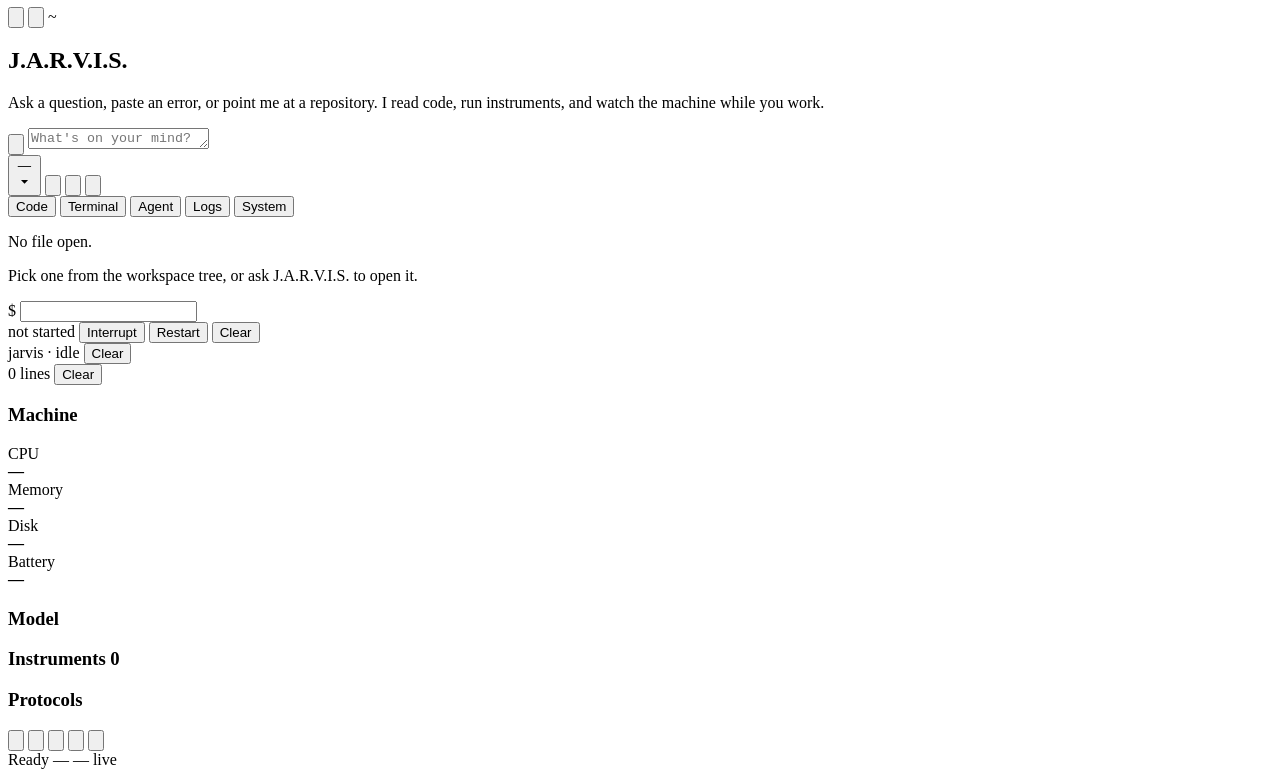
==== commit ff53c66b: "Restyle the window quiet, and put a real shell in it Two things, both from looking at Hermes Agent s" ====
--- a/jarvis/web/index.html
+++ b/jarvis/web/index.html
@@ -6,105 +6,140 @@
 <meta name="color-scheme" content="dark light">
 <title>J.A.R.V.I.S.</title>
 <!-- The operator's colours, resolved server-side and inlined, so the very first
-     paint is already their theme. No flash of somebody else's cyan. -->
+     paint is already their theme. No flash of somebody else's grey. -->
 <style id="theme-vars">__JARVIS_THEME_CSS__</style>
 <link rel="stylesheet" href="/static/app.css?token=__JARVIS_TOKEN__">
-<link rel="icon" href="data:image/svg+xml,<svg xmlns='http://www.w3.org/2000/svg' viewBox='0 0 100 100'><circle cx='50' cy='50' r='38' fill='none' stroke='%2322d3ee' stroke-width='8'/><circle cx='50' cy='50' r='16' fill='%2322d3ee'/></svg>">
+<link rel="icon" href="data:image/svg+xml,<svg xmlns='http://www.w3.org/2000/svg' viewBox='0 0 100 100'><circle cx='50' cy='50' r='38' fill='none' stroke='%238b9099' stroke-width='7'/><circle cx='50' cy='50' r='15' fill='%238b9099'/></svg>">
 </head>
 <body>
 
-<!-- Two vast, slow-moving blooms of the accent colour behind everything. They are
-     the reason an arbitrary seed reads as a *designed* interface rather than a
-     recoloured one: the whole room is lit by the operator's choice. -->
+<!-- Two very large, very faint washes of the accent, sitting behind everything.
+     At the shipped glow of 0.10 they are all but invisible, which is the point:
+     they exist so that turning the glow up has somewhere to go, not so that the
+     default looks like a screensaver. -->
 <div class="ambience" aria-hidden="true">
   <span class="bloom bloom-a"></span>
   <span class="bloom bloom-b"></span>
-  <span class="grain"></span>
 </div>
 
-<!-- ── title bar ──────────────────────────────────────────────────────────── -->
+<!-- ══ title bar ══════════════════════════════════════════════════════════ -->
 <header class="titlebar">
-  <span class="lights" aria-hidden="true"><i></i><i></i><i></i></span>
-
-  <button class="icon-btn" id="btn-sidebar" title="Sidebar" aria-label="Toggle the sidebar">
-    <svg viewBox="0 0 24 24"><rect x="3" y="4" width="18" height="16" rx="3"/><path d="M9 4v16"/></svg>
+  <button class="icon-btn sm" id="btn-sidebar" title="Sidebar  ·  Ctrl+\" aria-label="Toggle the sidebar">
+    <svg viewBox="0 0 24 24"><rect x="3" y="4.5" width="18" height="15" rx="2"/><path d="M9 4.5v15"/></svg>
   </button>
-
-  <div class="brand">
-    <span class="reactor" id="reactor" aria-hidden="true">
-      <svg viewBox="0 0 100 100">
-        <circle class="r-halo"  cx="50" cy="50" r="46"/>
-        <circle class="r-ring"  cx="50" cy="50" r="35"/>
-        <circle class="r-track" cx="50" cy="50" r="27"/>
-        <circle class="r-core"  cx="50" cy="50" r="13"/>
-        <g class="r-blades">
-          <path d="M50 20 L56 34 L44 34 Z"/><path d="M80 50 L66 56 L66 44 Z"/>
-          <path d="M50 80 L44 66 L56 66 Z"/><path d="M20 50 L34 44 L34 56 Z"/>
-        </g>
-      </svg>
-    </span>
-    <span class="brand-text">
-      <strong id="session-title">New session</strong>
-      <small id="session-sub">J.A.R.V.I.S.</small>
-    </span>
-  </div>
-
-  <div class="status" id="status-chip" data-state="idle">
-    <span class="status-dot"></span>
-    <span class="status-label" id="status-label">Ready</span>
-  </div>
+  <button class="icon-btn sm" id="btn-swap" title="Switch session" aria-label="Switch session">
+    <svg viewBox="0 0 24 24"><path d="M4 8h13l-3-3M20 16H7l3 3"/></svg>
+  </button>
+
+  <span class="tb-title" id="session-title">New session</span>
+
+  <span class="spacer"></span>
 
   <div class="titlebar-actions">
-    <button class="icon-btn" id="btn-palette" title="Theme studio  ·  Ctrl+/" aria-label="Open the theme studio">
-      <svg viewBox="0 0 24 24"><circle cx="12" cy="12" r="9"/><circle cx="12" cy="7.5" r="1.6" class="fill"/><circle cx="16.5" cy="12" r="1.6" class="fill"/><circle cx="9" cy="16" r="1.6" class="fill"/></svg>
-    </button>
-    <button class="icon-btn" id="btn-command" title="Commands  ·  Ctrl+K" aria-label="Open the command palette">
+    <button class="icon-btn sm" id="btn-rail" title="Panels  ·  Ctrl+B" aria-label="Toggle the right panel">
+      <svg viewBox="0 0 24 24"><rect x="3" y="4.5" width="8" height="15" rx="1.5"/><rect x="13" y="4.5" width="8" height="15" rx="1.5"/></svg>
+    </button>
+    <button class="icon-btn sm" id="btn-mute-all" title="Sound" aria-label="Sound">
+      <svg viewBox="0 0 24 24"><path d="M5 9.5v5h3l4 3.5v-12L8 9.5zM16 9.5a4 4 0 0 1 0 5"/></svg>
+    </button>
+    <button class="icon-btn sm" id="btn-keys" title="Keyboard shortcuts  ·  ?" aria-label="Keyboard shortcuts">
+      <svg viewBox="0 0 24 24"><rect x="2.5" y="6" width="19" height="12" rx="2"/><path d="M6.5 10h.01M10 10h.01M13.5 10h.01M17 10h.01M8 14h8"/></svg>
+    </button>
+    <button class="icon-btn sm" id="btn-palette" title="Appearance  ·  Ctrl+/" aria-label="Appearance">
+      <svg viewBox="0 0 24 24"><circle cx="12" cy="12" r="3"/><path d="M12 3v2M12 19v2M3 12h2M19 12h2M5.6 5.6l1.4 1.4M17 17l1.4 1.4M18.4 5.6L17 7M7 17l-1.4 1.4"/></svg>
+    </button>
+    <button class="icon-btn sm" id="btn-command" title="Commands  ·  Ctrl+K" aria-label="Commands">
       <svg viewBox="0 0 24 24"><path d="M4 7h16M4 12h16M4 17h10"/></svg>
     </button>
-    <button class="icon-btn" id="btn-rail" title="Preview rail  ·  Ctrl+B" aria-label="Toggle the preview rail">
-      <svg viewBox="0 0 24 24"><rect x="3" y="4" width="18" height="16" rx="3"/><path d="M15 4v16"/></svg>
-    </button>
+  </div>
+
+  <span class="tb-divider"></span>
+  <div class="window-controls" aria-hidden="true">
+    <span class="wc" data-wc="min"><svg viewBox="0 0 12 12"><path d="M2 6h8"/></svg></span>
+    <span class="wc" data-wc="max"><svg viewBox="0 0 12 12"><rect x="2.5" y="2.5" width="7" height="7"/></svg></span>
+    <span class="wc close" data-wc="close"><svg viewBox="0 0 12 12"><path d="M3 3l6 6M9 3l-6 6"/></svg></span>
   </div>
 </header>
 
 <main class="shell" id="shell">
-  <!-- ── sidebar ───────────────────────────────────────────────────────────── -->
-  <nav class="sidebar" id="sidebar" aria-label="Sessions and workspace">
-    <button class="new-session" id="btn-new">
-      <svg viewBox="0 0 24 24"><path d="M12 5v14M5 12h14"/></svg> New session
-    </button>
-
-    <section class="side-block">
-      <h2>Sessions</h2>
-      <ul class="sessions" id="session-list"></ul>
-    </section>
-
-    <section class="side-block grow">
-      <h2>
-        Workspace
-        <button class="mini-btn" id="btn-tree-refresh" title="Reload the tree" aria-label="Reload the tree">
-          <svg viewBox="0 0 24 24"><path d="M4 12a8 8 0 0 1 13.7-5.7L20 8M20 4v4h-4M20 12a8 8 0 0 1-13.7 5.7L4 16M4 20v-4h4"/></svg>
-        </button>
-      </h2>
-      <div class="tree" id="tree" role="tree"></div>
-    </section>
+  <!-- ══ sidebar ═════════════════════════════════════════════════════════ -->
+  <nav class="sidebar" id="sidebar" aria-label="Navigation">
+    <div class="side-scroll">
+      <ul class="nav">
+        <li><button class="nav-item" id="btn-new">
+          <svg viewBox="0 0 24 24"><circle cx="12" cy="8" r="3.2"/><path d="M5.5 19.5a6.5 6.5 0 0 1 13 0"/></svg>
+          <span>New session</span><kbd class="hint">Ctrl</kbd><kbd class="hint">N</kbd>
+        </button></li>
+        <li><button class="nav-item" data-rail="system">
+          <svg viewBox="0 0 24 24"><path d="M12 3l2.4 5.2 5.6.7-4.1 3.9 1.1 5.6L12 15.8 6.9 18.4 8 12.8 3.9 8.9l5.6-.7z"/></svg>
+          <span>Capabilities</span><span class="tally" id="cap-count">0</span>
+        </button></li>
+        <li><button class="nav-item" data-rail="terminal">
+          <svg viewBox="0 0 24 24"><path d="M4 5.5h16v10a2 2 0 0 1-2 2H9l-4 3v-3H4z"/></svg>
+          <span>Messaging</span>
+        </button></li>
+        <li><button class="nav-item" data-rail="code">
+          <svg viewBox="0 0 24 24"><path d="M6.5 3.5h7l5 5v12h-12z"/><path d="M13.5 3.5v5h5"/></svg>
+          <span>Artifacts</span><span class="tally" id="artifact-count">0</span>
+        </button></li>
+      </ul>
+
+      <label class="search">
+        <svg viewBox="0 0 24 24"><circle cx="11" cy="11" r="6.5"/><path d="M16 16l4 4"/></svg>
+        <input type="text" id="session-search" placeholder="Search sessions…" spellcheck="false" autocomplete="off">
+      </label>
+
+      <section class="side-block">
+        <h2>
+          <svg class="h-ico" viewBox="0 0 24 24"><path d="M4 6h16M4 12h16M4 18h10"/></svg>
+          Pinned
+        </h2>
+        <ul class="sessions" id="pinned-list"></ul>
+        <p class="side-empty" id="pinned-empty">Shift-click a session to pin it</p>
+      </section>
+
+      <section class="side-block">
+        <h2>
+          <svg class="h-ico" viewBox="0 0 24 24"><path d="M4 6h16M4 12h16M4 18h10"/></svg>
+          Sessions <span class="tally" id="session-count">0</span>
+          <button class="mini-btn" id="btn-tree-refresh" title="Reload the workspace tree" aria-label="Reload the workspace tree">
+            <svg viewBox="0 0 24 24"><path d="M4 12a8 8 0 0 1 13.7-5.7L20 8M20 4v4h-4M20 12a8 8 0 0 1-13.7 5.7L4 16M4 20v-4h4"/></svg>
+          </button>
+        </h2>
+        <ul class="sessions" id="session-list"></ul>
+      </section>
+
+      <section class="side-block">
+        <h2>
+          <svg class="h-ico" viewBox="0 0 24 24"><path d="M3 7a2 2 0 0 1 2-2h3.5l2 2H19a2 2 0 0 1 2 2v8a2 2 0 0 1-2 2H5a2 2 0 0 1-2-2z"/></svg>
+          Workspace
+        </h2>
+        <div class="tree" id="tree" role="tree"></div>
+      </section>
+    </div>
 
     <div class="side-foot">
-      <span class="mono" id="cwd-label">~</span>
+      <button class="icon-btn sm" title="Workspace root" aria-label="Workspace root">
+        <svg viewBox="0 0 24 24"><path d="M4 11l8-6.5 8 6.5v8a1.5 1.5 0 0 1-1.5 1.5h-13A1.5 1.5 0 0 1 4 19z"/></svg>
+      </button>
+      <button class="icon-btn sm" id="btn-foot-new" title="New session" aria-label="New session">
+        <svg viewBox="0 0 24 24"><path d="M12 5.5v13M5.5 12h13"/></svg>
+      </button>
+      <span class="spacer"></span>
+      <span class="cwd mono" id="cwd-label">~</span>
     </div>
   </nav>
 
   <div class="seam" id="seam-left" role="separator" aria-orientation="vertical" tabindex="0"
        aria-label="Resize the sidebar"></div>
 
-  <!-- ── conversation ──────────────────────────────────────────────────────── -->
+  <!-- ══ conversation ════════════════════════════════════════════════════ -->
   <section class="conversation">
     <div class="transcript" id="transcript" role="log" aria-live="polite" aria-label="Conversation">
       <div class="welcome" id="welcome">
-        <div class="welcome-glow" aria-hidden="true"></div>
-        <h1>Good to see you, <span id="welcome-title">Sir</span>.</h1>
-        <p>Ask anything. Files and tool output open on the right; the agentic terminal
-           runs in its own tab beside them.</p>
+        <h1 class="wordmark">J.A.R.V.I.S.</h1>
+        <p class="wordmark-sub">Ask a question, paste an error, or point me at a repository.
+           I read code, run instruments, and watch the machine while you work.</p>
         <div class="suggestions" id="suggestions"></div>
       </div>
     </div>
@@ -115,114 +150,173 @@
 
     <div class="composer-wrap">
       <form class="composer" id="composer">
-        <div class="composer-glow" aria-hidden="true"></div>
-        <textarea id="input" rows="1" placeholder="Ask J.A.R.V.I.S. anything…  ( / for commands )"
+        <button type="button" class="icon-btn sm attach" id="btn-attach" title="Attach a file from the workspace" aria-label="Attach">
+          <svg viewBox="0 0 24 24"><path d="M12 5.5v13M5.5 12h13"/></svg>
+        </button>
+        <textarea id="input" rows="1" placeholder="What's on your mind?"
                   autocomplete="off" autocapitalize="sentences" spellcheck="true"></textarea>
         <div class="composer-actions">
+          <button type="button" class="model-chip" id="model-chip" title="Model">
+            <span class="chip-name" id="chip-model">—</span>
+            <span class="chip-dot" id="chip-dot"></span>
+            <svg class="chip-caret" viewBox="0 0 24 24"><path d="M7 10l5 5 5-5"/></svg>
+          </button>
+          <button type="button" class="icon-btn sm" id="btn-mic" title="Voice input" aria-label="Voice input">
+            <svg viewBox="0 0 24 24"><rect x="9" y="3.5" width="6" height="10" rx="3"/><path d="M5.5 11.5a6.5 6.5 0 0 0 13 0M12 18v3"/></svg>
+          </button>
+          <button type="button" class="icon-btn sm" id="btn-mute" title="Mute spoken replies" aria-label="Mute spoken replies">
+            <svg viewBox="0 0 24 24"><path d="M5 9.5v5h3l4 3.5v-12L8 9.5zM16 10l4 4M20 10l-4 4"/></svg>
+          </button>
           <button type="button" class="icon-btn ghost" id="btn-stop" title="Interrupt  ·  Esc" hidden aria-label="Interrupt">
-            <svg viewBox="0 0 24 24"><rect x="7" y="7" width="10" height="10" rx="2" class="fill"/></svg>
+            <svg viewBox="0 0 24 24"><rect x="7.5" y="7.5" width="9" height="9" rx="1.5" class="fill"/></svg>
           </button>
           <button type="submit" class="send" id="btn-send" title="Send  ·  Enter" aria-label="Send">
-            <svg viewBox="0 0 24 24"><path d="M5 12h13M12 5l7 7-7 7"/></svg>
+            <svg viewBox="0 0 24 24"><path d="M12 19V6M6 11.5L12 5.5l6 6"/></svg>
           </button>
         </div>
       </form>
-      <div class="hint-row">
-        <span><kbd>Enter</kbd> send</span>
-        <span><kbd>Shift</kbd><kbd>Enter</kbd> newline</span>
-        <span><kbd>Ctrl</kbd><kbd>K</kbd> commands</span>
-        <span><kbd>Ctrl</kbd><kbd>/</kbd> colours</span>
-      </div>
       <div class="slash-menu" id="slash-menu" hidden></div>
     </div>
   </section>
 
   <div class="seam" id="seam-right" role="separator" aria-orientation="vertical" tabindex="0"
-       aria-label="Resize the preview rail"></div>
-
-  <!-- ── preview rail ──────────────────────────────────────────────────────── -->
-  <aside class="rail" id="rail" aria-label="Preview">
-    <div class="rail-tabs" role="tablist">
-      <button class="rail-tab on" data-view="code" role="tab" aria-selected="true">
-        <svg viewBox="0 0 24 24"><path d="M9 8l-4 4 4 4M15 8l4 4-4 4"/></svg> Code
-      </button>
-      <button class="rail-tab" data-view="terminal" role="tab" aria-selected="false">
-        <svg viewBox="0 0 24 24"><path d="M5 8l4 4-4 4M12 16h7"/></svg> Terminal
-      </button>
-      <button class="rail-tab" data-view="system" role="tab" aria-selected="false">
-        <svg viewBox="0 0 24 24"><rect x="4" y="5" width="16" height="14" rx="2"/><path d="M8 9h8M8 13h5"/></svg> System
-      </button>
-    </div>
-
-    <!-- Code -->
-    <div class="rail-view on" id="view-code" role="tabpanel">
-      <div class="tabstrip" id="tabstrip"></div>
-      <div class="crumbs" id="crumbs"></div>
-      <div class="code-host" id="code-host">
-        <div class="code-empty" id="code-empty">
-          <svg viewBox="0 0 24 24"><path d="M9 8l-4 4 4 4M15 8l4 4-4 4"/></svg>
-          <p>Pick a file from the workspace tree, or ask J.A.R.V.I.S. to open one.</p>
-        </div>
-        <div class="code-scroll" id="code-scroll" hidden>
-          <table class="code-table"><tbody id="code-body"></tbody></table>
-        </div>
-      </div>
-      <div class="code-foot" id="code-foot" hidden>
-        <span id="code-meta" class="mono"></span>
-        <span class="spacer"></span>
-        <button class="mini-btn wide" id="btn-code-wrap" title="Soft-wrap long lines">Wrap</button>
-        <button class="mini-btn wide" id="btn-code-copy">Copy</button>
-        <button class="mini-btn wide" id="btn-code-ask">Ask about this</button>
-      </div>
-    </div>
-
-    <!-- Terminal: the agentic HUD, live, inside the app -->
-    <div class="rail-view" id="view-terminal" role="tabpanel">
-      <div class="term-head">
-        <span class="mono" id="term-title">jarvis · agentic session</span>
-        <span class="spacer"></span>
-        <button class="mini-btn wide" id="btn-term-clear">Clear</button>
-      </div>
-      <div class="term" id="term" role="log" aria-label="Agentic terminal"></div>
-    </div>
-
-    <!-- System -->
-    <div class="rail-view" id="view-system" role="tabpanel">
-      <div class="rail-scroll">
-        <section class="rail-card">
-          <h3>Machine</h3>
-          <div class="gauges" id="gauges">
-            <div class="gauge" data-key="cpu"><label>CPU</label><div class="bar"><i></i></div><b>—</b></div>
-            <div class="gauge" data-key="ram"><label>Memory</label><div class="bar"><i></i></div><b>—</b></div>
-            <div class="gauge" data-key="disk"><label>Disk</label><div class="bar"><i></i></div><b>—</b></div>
-            <div class="gauge" data-key="battery"><label>Battery</label><div class="bar"><i></i></div><b>—</b></div>
+       aria-label="Resize the right panel"></div>
+
+  <!-- ══ right panel ═════════════════════════════════════════════════════ -->
+  <aside class="rail" id="rail" aria-label="Panels">
+    <div class="rail-head">
+      <div class="rail-tabs" role="tablist">
+        <button class="rail-tab" data-view="code" role="tab" aria-selected="false">Code</button>
+        <button class="rail-tab on" data-view="terminal" role="tab" aria-selected="true">Terminal</button>
+        <button class="rail-tab" data-view="agent" role="tab" aria-selected="false">Agent</button>
+        <button class="rail-tab" data-view="logs" role="tab" aria-selected="false">Logs</button>
+        <button class="rail-tab" data-view="system" role="tab" aria-selected="false">System</button>
+      </div>
+    </div>
+
+    <div class="rail-body">
+      <!-- Code -->
+      <div class="rail-view" id="view-code" role="tabpanel">
+        <div class="tabstrip" id="tabstrip"></div>
+        <div class="crumbs" id="crumbs"></div>
+        <div class="code-host" id="code-host">
+          <div class="pane-empty" id="code-empty">
+            <p>No file open.</p>
+            <p class="dim">Pick one from the workspace tree, or ask J.A.R.V.I.S. to open it.</p>
           </div>
-          <div class="cores" id="cores" aria-hidden="true"></div>
-          <p class="rail-note" id="machine-note">Waiting for the ambient monitor…</p>
-        </section>
-
-        <section class="rail-card">
-          <h3>Model</h3>
-          <p class="mono" id="model-name">—</p>
-          <p class="rail-note mono" id="model-host">—</p>
-          <p class="rail-note" id="metrics-line">No turn measured yet.</p>
-        </section>
-
-        <section class="rail-card">
-          <h3>Instruments <span class="count" id="tool-count">0</span></h3>
-          <ul class="chips" id="tool-list"></ul>
-        </section>
-
-        <section class="rail-card">
-          <h3>Protocols</h3>
-          <ul class="chips" id="protocol-list"></ul>
-        </section>
+          <div class="code-scroll" id="code-scroll" hidden>
+            <table class="code-table"><tbody id="code-body"></tbody></table>
+          </div>
+        </div>
+        <div class="pane-foot" id="code-foot" hidden>
+          <span id="code-meta" class="mono"></span>
+          <span class="spacer"></span>
+          <button class="mini-btn wide" id="btn-code-wrap" title="Soft-wrap long lines">Wrap</button>
+          <button class="mini-btn wide" id="btn-code-copy">Copy</button>
+          <button class="mini-btn wide" id="btn-code-ask">Ask</button>
+        </div>
+      </div>
+
+      <!-- Terminal: the real system shell — PowerShell on Windows, the login
+           shell elsewhere — running as a long-lived process so cd sticks. -->
+      <div class="rail-view on" id="view-terminal" role="tabpanel">
+        <div class="shellpane" id="shell-pane">
+          <!-- The prompt lives inside the scroller, directly under the last line
+               of output, which is where a terminal puts it. -->
+          <div class="shell-scroll" id="shell-scroll">
+            <div id="shell-out" role="log" aria-label="Shell output"></div>
+            <div class="shell-input-row" id="shell-row">
+              <span class="shell-prompt" id="shell-prompt">$</span>
+              <input type="text" id="shell-input" spellcheck="false" autocomplete="off"
+                     autocapitalize="off" autocorrect="off" aria-label="Shell input">
+            </div>
+          </div>
+        </div>
+        <div class="pane-foot">
+          <span class="mono dim" id="shell-status">not started</span>
+          <span class="spacer"></span>
+          <button class="mini-btn wide" id="btn-shell-stop" title="Interrupt  ·  Ctrl+C">Interrupt</button>
+          <button class="mini-btn wide" id="btn-shell-restart">Restart</button>
+          <button class="mini-btn wide" id="btn-shell-clear">Clear</button>
+        </div>
+      </div>
+
+      <!-- Agent: the agentic HUD, live, in the app -->
+      <div class="rail-view" id="view-agent" role="tabpanel">
+        <div class="term" id="term" role="log" aria-label="Agentic terminal"></div>
+        <div class="pane-foot">
+          <span class="mono dim" id="term-title">jarvis · idle</span>
+          <span class="spacer"></span>
+          <button class="mini-btn wide" id="btn-term-clear">Clear</button>
+        </div>
+      </div>
+
+      <!-- Logs -->
+      <div class="rail-view" id="view-logs" role="tabpanel">
+        <div class="log-filters" id="log-filters"></div>
+        <div class="logs" id="logs" role="log" aria-label="Log"></div>
+        <div class="pane-foot">
+          <span class="mono dim" id="log-count">0 lines</span>
+          <span class="spacer"></span>
+          <button class="mini-btn wide" id="btn-log-clear">Clear</button>
+        </div>
+      </div>
+
+      <!-- System -->
+      <div class="rail-view" id="view-system" role="tabpanel">
+        <div class="rail-scroll">
+          <section class="rail-card">
+            <h3>Machine</h3>
+            <div class="gauges" id="gauges">
+              <div class="gauge" data-key="cpu"><label>CPU</label><div class="bar"><i></i></div><b>—</b></div>
+              <div class="gauge" data-key="ram"><label>Memory</label><div class="bar"><i></i></div><b>—</b></div>
+              <div class="gauge" data-key="disk"><label>Disk</label><div class="bar"><i></i></div><b>—</b></div>
+              <div class="gauge" data-key="battery"><label>Battery</label><div class="bar"><i></i></div><b>—</b></div>
+            </div>
+            <div class="cores" id="cores" aria-hidden="true"></div>
+            <dl class="facts" id="machine-facts"></dl>
+          </section>
+
+          <section class="rail-card">
+            <h3>Model</h3>
+            <dl class="facts" id="model-facts"></dl>
+          </section>
+
+          <section class="rail-card">
+            <h3>Instruments <span class="tally" id="tool-count">0</span></h3>
+            <ul class="chips" id="tool-list"></ul>
+          </section>
+
+          <section class="rail-card">
+            <h3>Protocols</h3>
+            <ul class="chips" id="protocol-list"></ul>
+          </section>
+        </div>
       </div>
     </div>
   </aside>
+
+  <!-- The narrow strip of view icons down the outer edge. -->
+  <div class="edge" id="edge" aria-label="Panels">
+    <button class="edge-btn" data-view="code" title="Code" aria-label="Code">
+      <svg viewBox="0 0 24 24"><path d="M9 8l-4 4 4 4M15 8l4 4-4 4"/></svg>
+    </button>
+    <button class="edge-btn on" data-view="terminal" title="Terminal" aria-label="Terminal">
+      <svg viewBox="0 0 24 24"><rect x="3" y="4.5" width="18" height="15" rx="2"/><path d="M7 9.5l3 2.5-3 2.5M12.5 15h4"/></svg>
+    </button>
+    <button class="edge-btn" data-view="agent" title="Agent" aria-label="Agent">
+      <svg viewBox="0 0 24 24"><circle cx="12" cy="12" r="3"/><circle cx="12" cy="12" r="8"/></svg>
+    </button>
+    <button class="edge-btn" data-view="logs" title="Logs" aria-label="Logs">
+      <svg viewBox="0 0 24 24"><path d="M5 5.5h14M5 10h14M5 14.5h10M5 19h7"/></svg>
+    </button>
+    <button class="edge-btn" data-view="system" title="System" aria-label="System">
+      <svg viewBox="0 0 24 24"><rect x="4" y="5" width="16" height="14" rx="2"/><path d="M8 9.5h8M8 13h5"/></svg>
+    </button>
+  </div>
 </main>
 
-<!-- ── status bar ─────────────────────────────────────────────────────────── -->
+<!-- ══ status bar ═══════════════════════════════════════════════════════ -->
 <footer class="statusbar">
   <span class="sb-item" id="sb-state"><i class="sb-dot"></i> Ready</span>
   <span class="sb-sep"></span>
@@ -233,52 +327,61 @@
   <span class="sb-item mono" id="sb-file"></span>
   <span class="sb-item mono" id="sb-metrics"></span>
   <span class="sb-item mono" id="sb-cpu"></span>
-  <span class="sb-item" id="sb-link" title="Connection">live</span>
+  <span class="sb-item mono" id="sb-link" title="Event stream">live</span>
 </footer>
 
-<!-- ── theme studio ───────────────────────────────────────────────────────── -->
+<!-- ══ appearance panel ═════════════════════════════════════════════════ -->
 <div class="scrim" id="scrim" hidden></div>
-<aside class="studio" id="studio" hidden aria-label="Theme studio">
+<aside class="studio" id="studio" hidden aria-label="Appearance">
   <header class="studio-head">
     <div>
-      <h2>Colour</h2>
-      <p id="theme-name">Arc Reactor</p>
-    </div>
-    <button class="icon-btn" id="btn-studio-close" aria-label="Close the theme studio">
+      <h2>Appearance</h2>
+      <p id="theme-name">Graphite</p>
+    </div>
+    <button class="icon-btn sm" id="btn-studio-close" aria-label="Close">
       <svg viewBox="0 0 24 24"><path d="M6 6l12 12M18 6L6 18"/></svg>
     </button>
   </header>
 
   <div class="studio-body">
     <section class="studio-section">
+      <h3>Presets</h3>
+      <div class="swatches" id="swatches"></div>
+    </section>
+
+    <section class="studio-section">
+      <h3>Ground</h3>
+      <div class="segmented" id="mode-group" role="radiogroup" aria-label="Background"></div>
+    </section>
+
+    <section class="studio-section">
+      <h3>Accent</h3>
       <div class="wheel-wrap">
         <canvas id="wheel" width="440" height="440" aria-label="Colour wheel"></canvas>
         <span class="wheel-thumb" id="wheel-thumb"></span>
       </div>
       <label class="slider-row">
-        <span>Brightness</span>
+        <span>Brightness<b id="v-light"></b></span>
         <input type="range" id="s-light" min="8" max="92" step="1" value="55">
       </label>
       <div class="hex-row">
         <label class="hex-field">
-          <input type="text" id="hex" value="#22d3ee" spellcheck="false" aria-label="Accent colour, as hex">
-          <input type="color" id="picker" value="#22d3ee" aria-label="System colour picker">
+          <input type="text" id="hex" value="#8b9099" spellcheck="false" aria-label="Accent colour, as hex">
+          <input type="color" id="picker" value="#8b9099" aria-label="System colour picker">
         </label>
-        <button class="btn subtle" id="btn-surprise" title="A random theme that still looks good">Surprise me</button>
-      </div>
-    </section>
-
-    <section class="studio-section">
-      <h3>Ground</h3>
-      <div class="segmented" id="mode-group" role="radiogroup" aria-label="Background mode"></div>
+        <button class="btn subtle" id="btn-surprise">Surprise</button>
+      </div>
     </section>
 
     <section class="studio-section">
       <h3>Feel</h3>
-      <label class="slider-row"><span>Colour in the background</span><input type="range" id="s-tint" min="0" max="100" value="55"></label>
-      <label class="slider-row"><span>Panel separation</span><input type="range" id="s-contrast" min="0" max="100" value="50"></label>
-      <label class="slider-row"><span>Glow</span><input type="range" id="s-glow" min="0" max="100" value="60"></label>
-      <label class="slider-row"><span>Corner rounding</span><input type="range" id="s-radius" min="0" max="28" value="14"></label>
+      <label class="slider-row"><span>Colour in the background<b id="v-tint"></b></span><input type="range" id="s-tint" min="0" max="100" value="10"></label>
+      <label class="slider-row"><span>Panel separation<b id="v-contrast"></b></span><input type="range" id="s-contrast" min="0" max="100" value="55"></label>
+      <label class="slider-row"><span>Glow<b id="v-glow"></b></span><input type="range" id="s-glow" min="0" max="100" value="10"></label>
+      <label class="slider-row"><span>Corner rounding<b id="v-radius"></b></span><input type="range" id="s-radius" min="0" max="28" value="8"></label>
+      <p class="studio-note">The shipped default is deliberately quiet — grey, with the
+         accent reaching only the caret, the selected row and the status dot. Turn
+         <em>colour in the background</em> up and it floods the whole room.</p>
     </section>
 
     <section class="studio-section">
@@ -287,28 +390,35 @@
     </section>
 
     <section class="studio-section">
-      <h3>Presets</h3>
-      <div class="swatches" id="swatches"></div>
-    </section>
-
-    <section class="studio-section">
-      <h3>Secondary accent</h3>
-      <p class="studio-note">Used for tool cards, protocol chips and the second bloom. Derived from your accent unless you set it.</p>
+      <h3>Secondary</h3>
+      <p class="studio-note">Instrument cards and the second wash. Derived 42° off your accent unless you set it.</p>
       <label class="hex-field wide">
         <input type="text" id="hex2" spellcheck="false" aria-label="Secondary colour, as hex">
         <input type="color" id="picker2" aria-label="System colour picker for the secondary colour">
       </label>
     </section>
 
-    <p class="studio-note" id="persist-note">Saved automatically — these colours come back next time.</p>
+    <p class="studio-note" id="persist-note">Saved to <code>.jarvis_theme.json</code> — these come back next time, in the terminal too.</p>
   </div>
 </aside>
 
-<!-- ── command palette ────────────────────────────────────────────────────── -->
+<!-- ══ command palette ══════════════════════════════════════════════════ -->
 <div class="palette-wrap" id="palette-wrap" hidden>
   <div class="palette" role="dialog" aria-label="Command palette">
-    <input type="text" id="palette-input" placeholder="Type a command, or a file name…" spellcheck="false" autocomplete="off">
+    <div class="palette-field">
+      <svg viewBox="0 0 24 24"><circle cx="11" cy="11" r="6.5"/><path d="M16 16l4 4"/></svg>
+      <input type="text" id="palette-input" placeholder="Run a command, open a file…" spellcheck="false" autocomplete="off">
+      <kbd class="hint">Esc</kbd>
+    </div>
     <ul id="palette-list"></ul>
+  </div>
+</div>
+
+<!-- ══ keyboard reference ═══════════════════════════════════════════════ -->
+<div class="palette-wrap" id="keys-wrap" hidden>
+  <div class="palette keys" role="dialog" aria-label="Keyboard shortcuts">
+    <div class="palette-field static"><span>Keyboard</span><span class="spacer"></span><kbd class="hint">Esc</kbd></div>
+    <dl class="keymap" id="keymap"></dl>
   </div>
 </div>
 
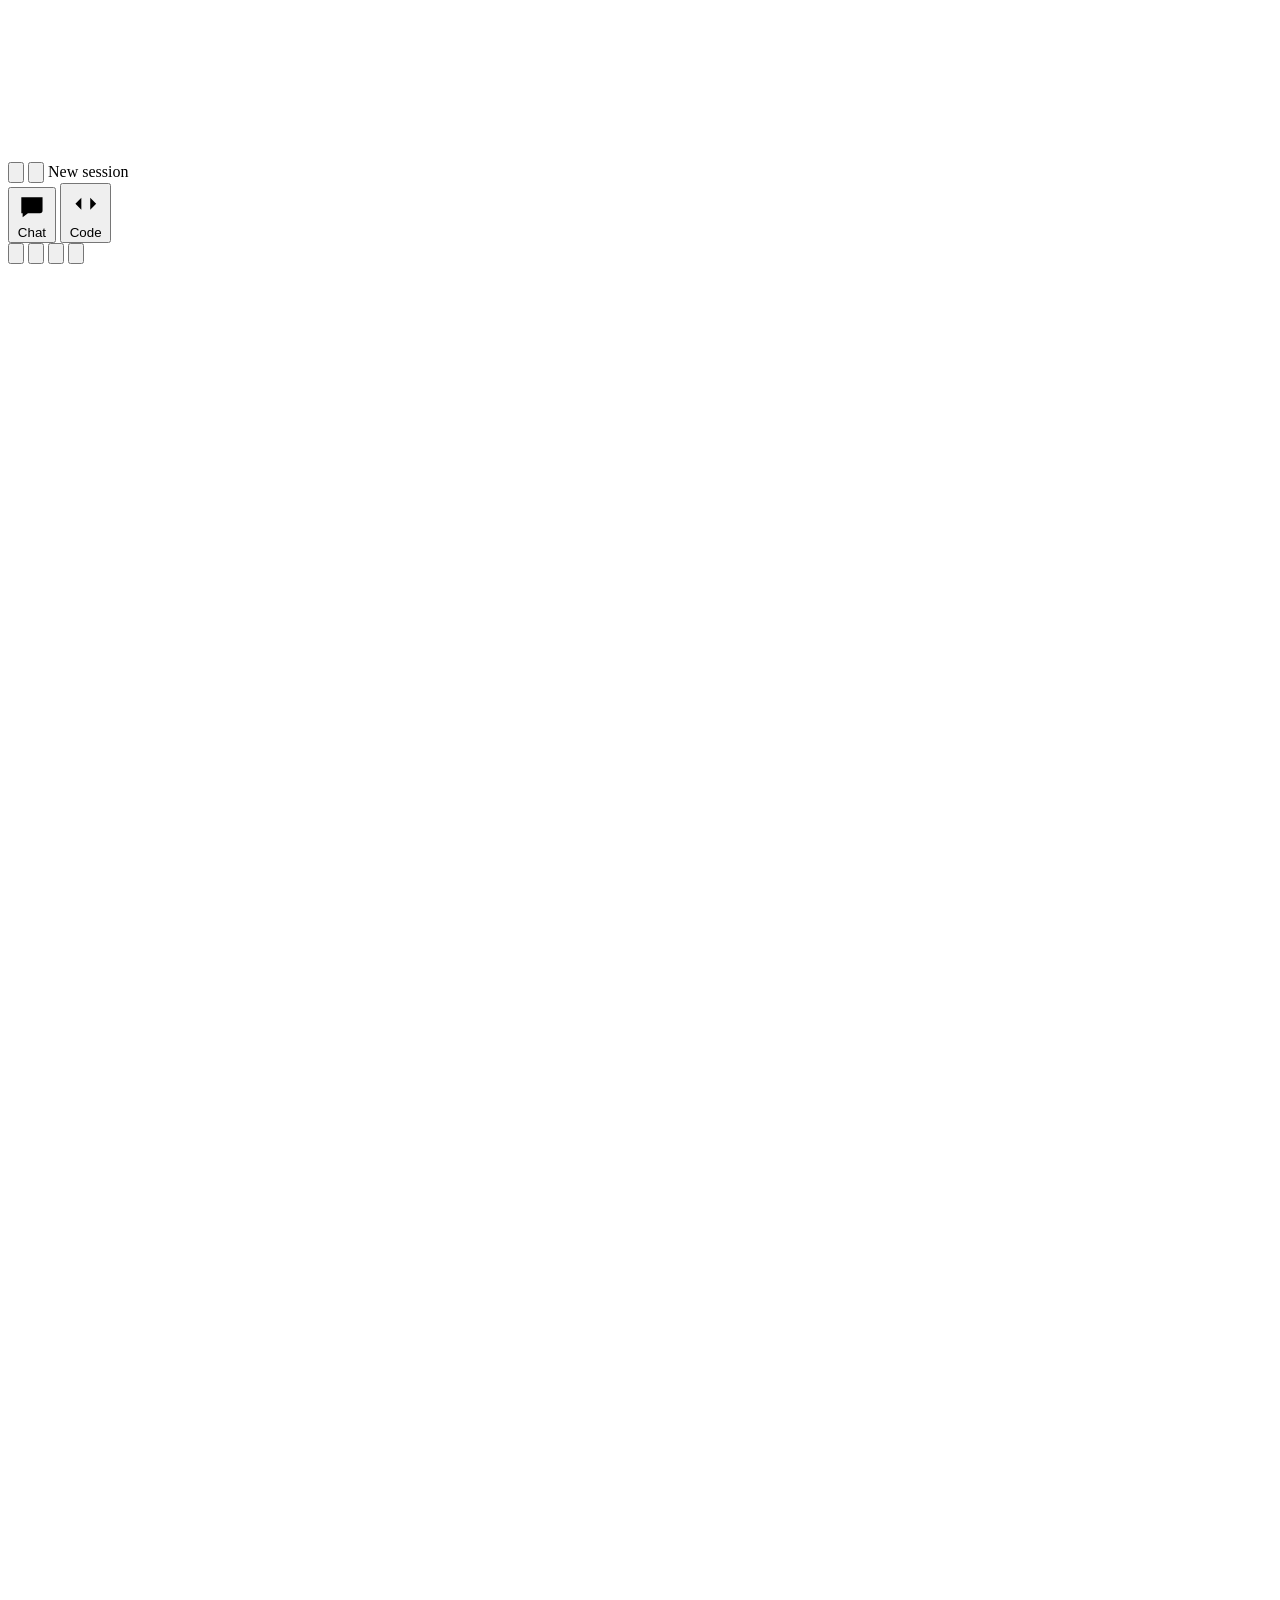
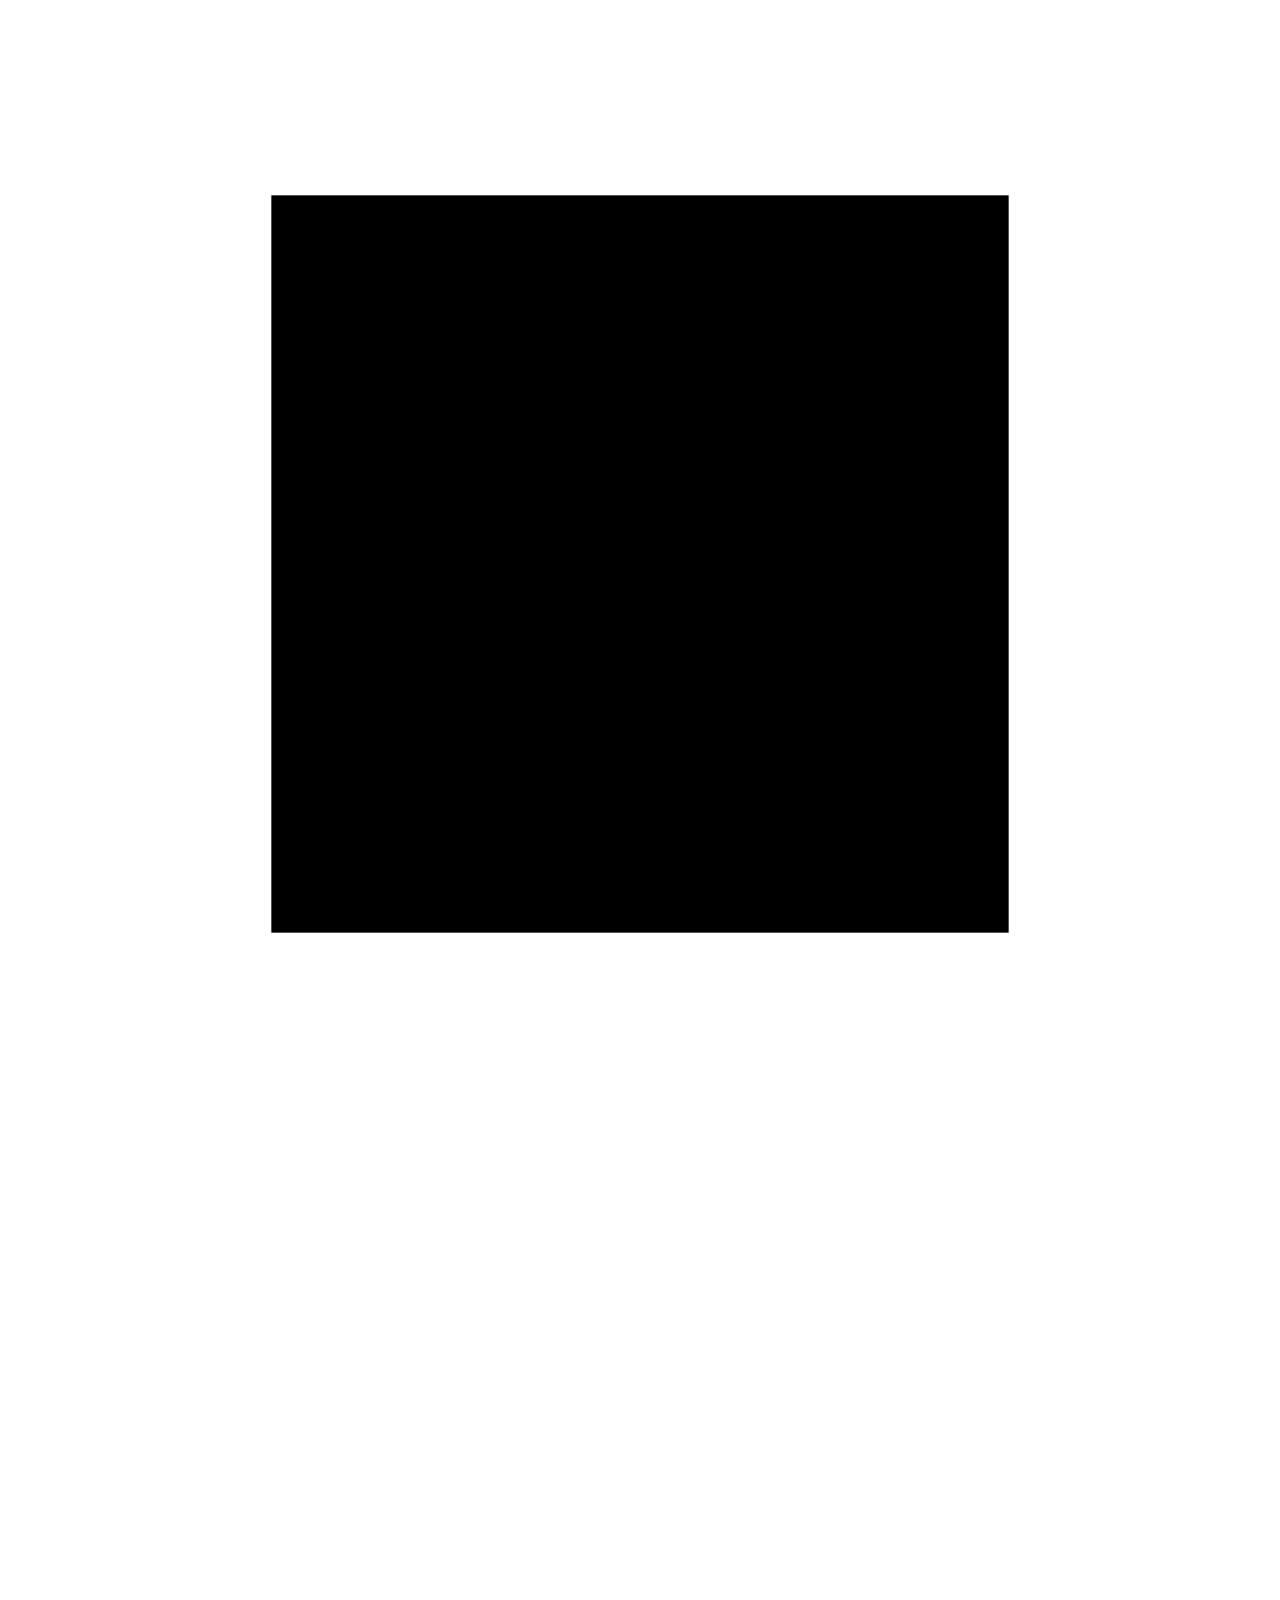
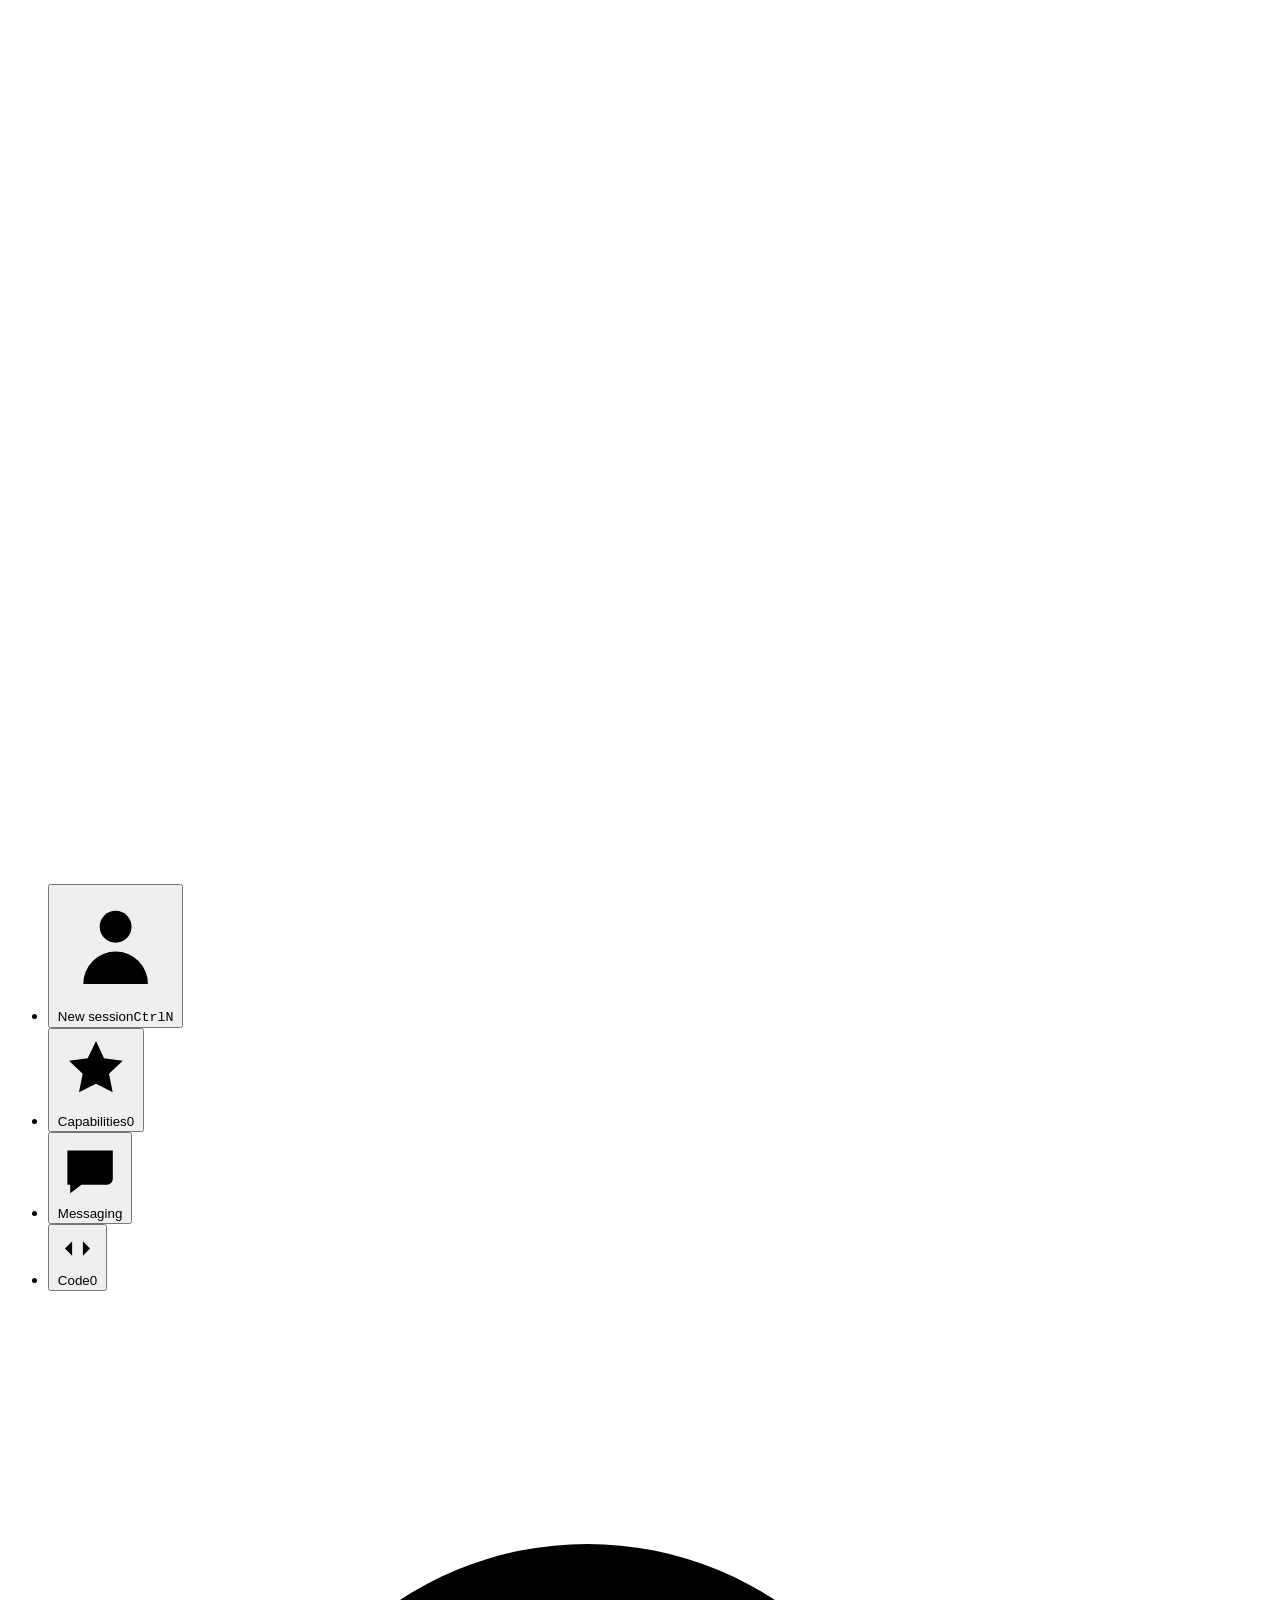
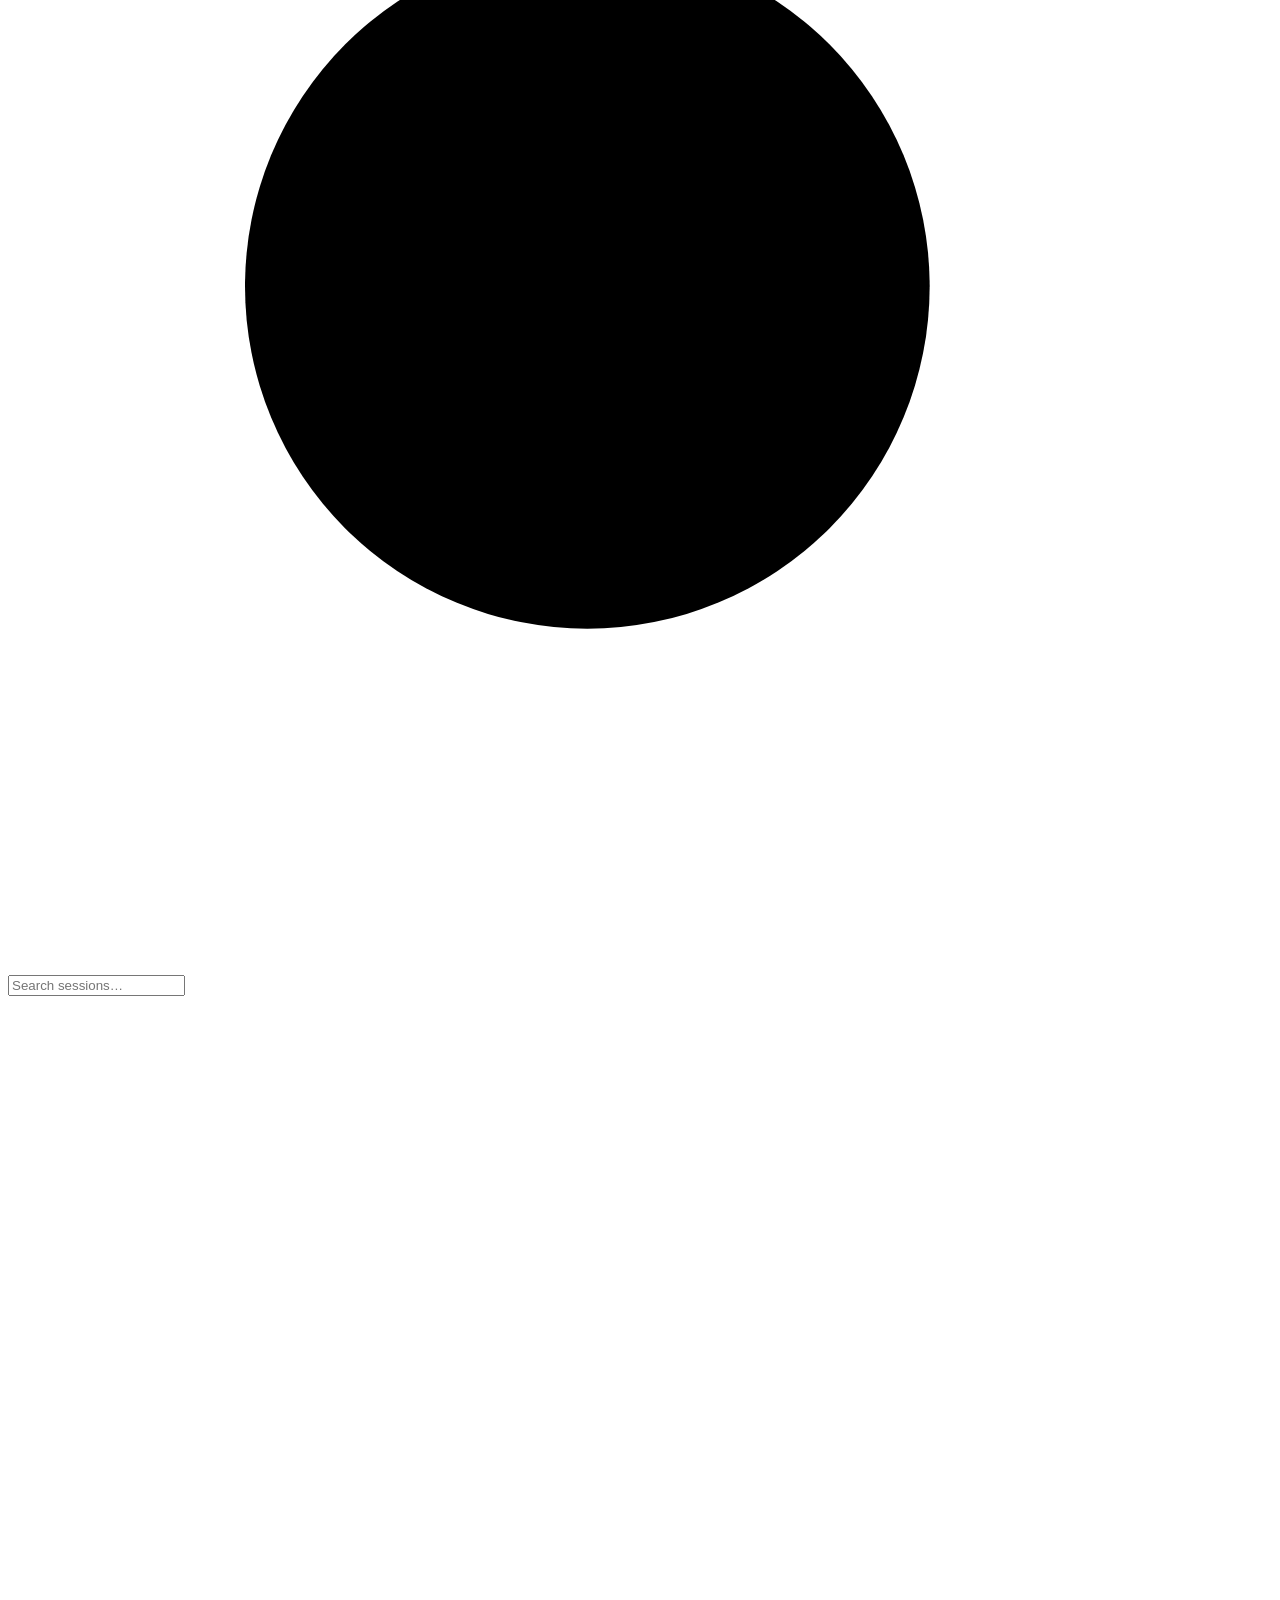
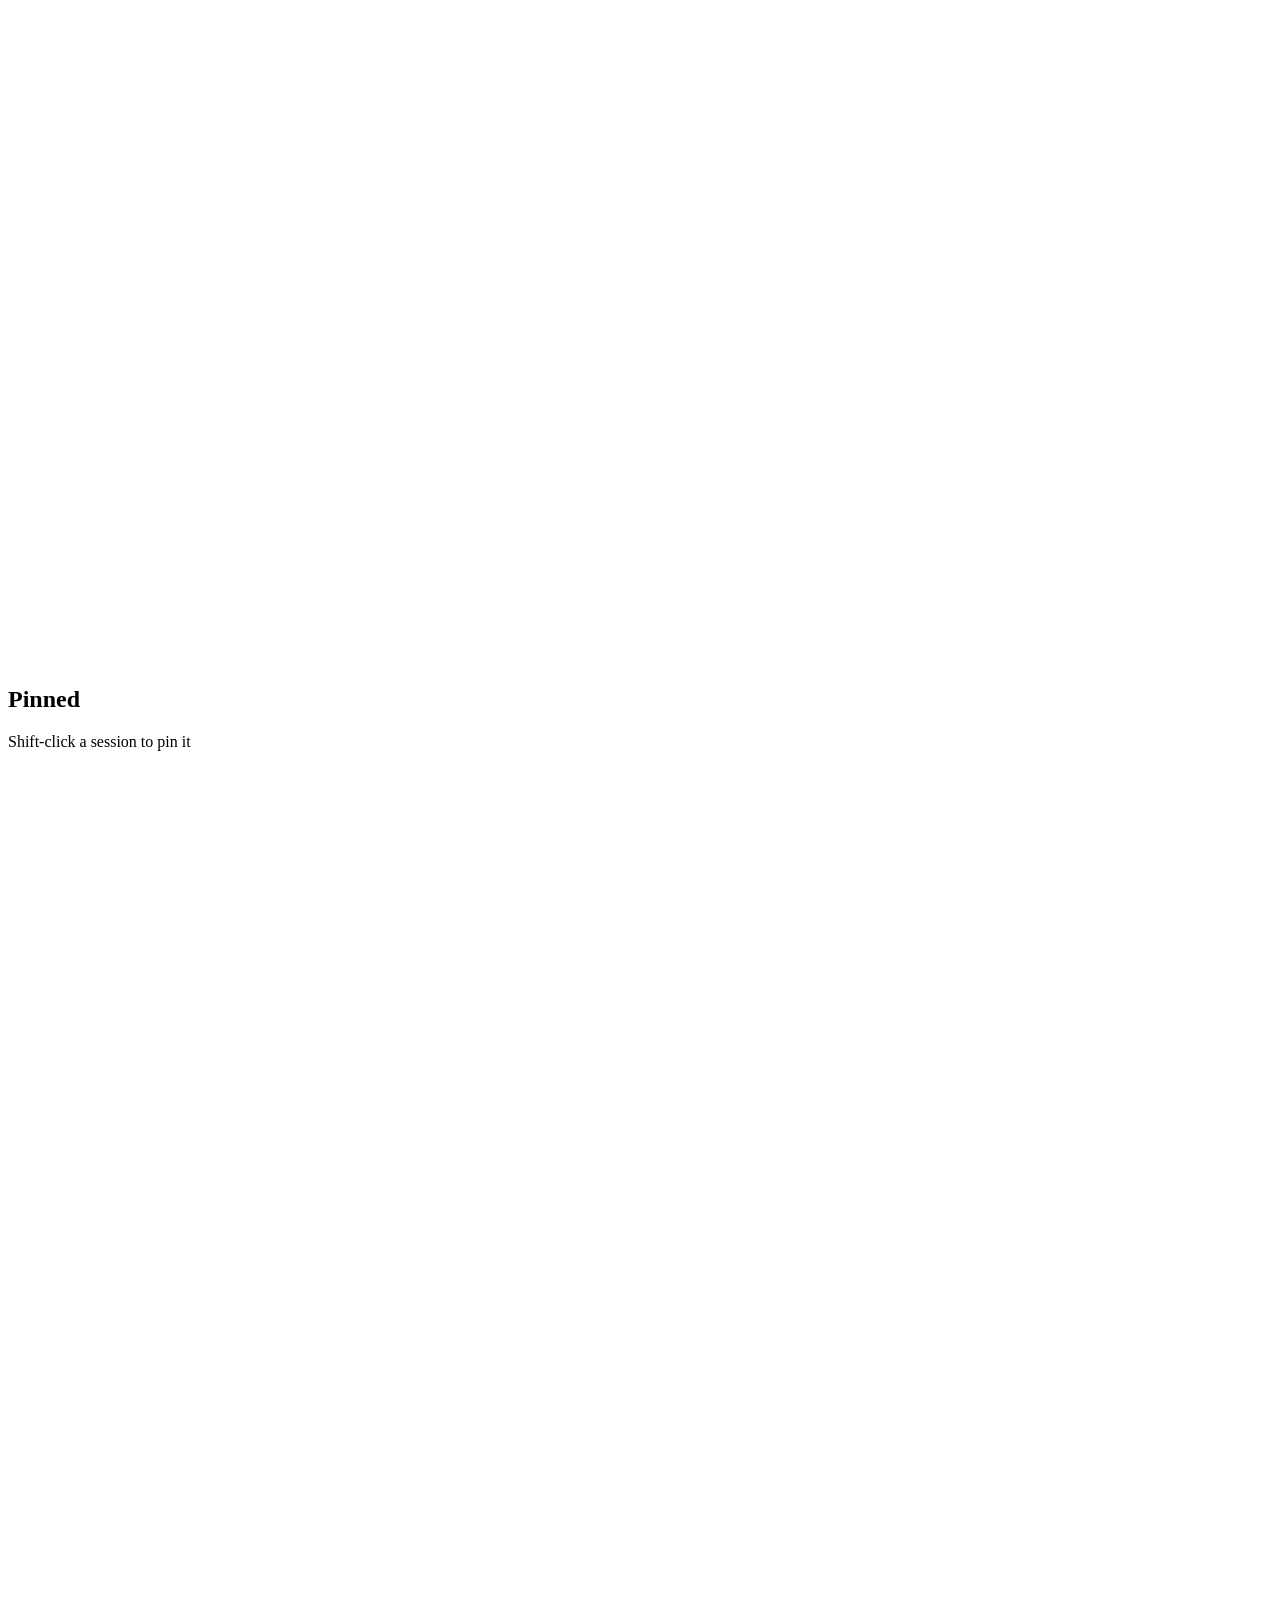
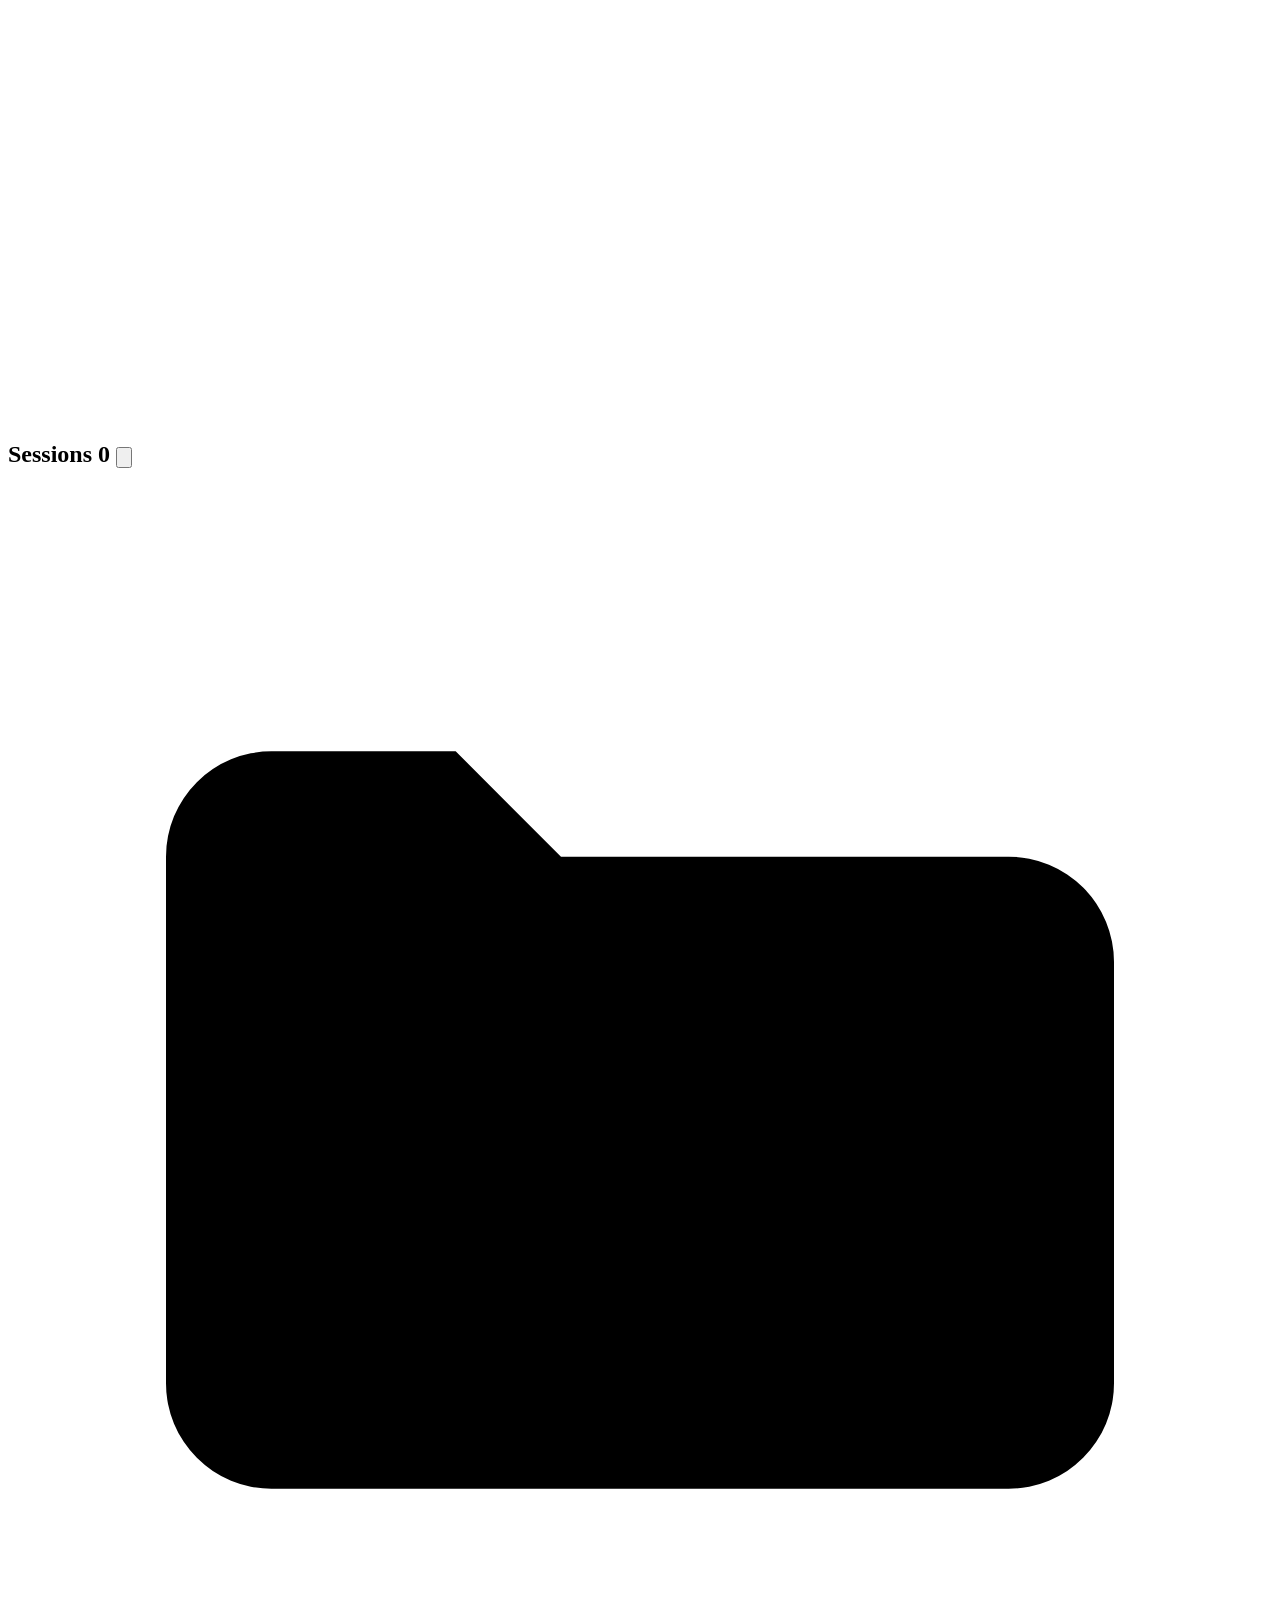
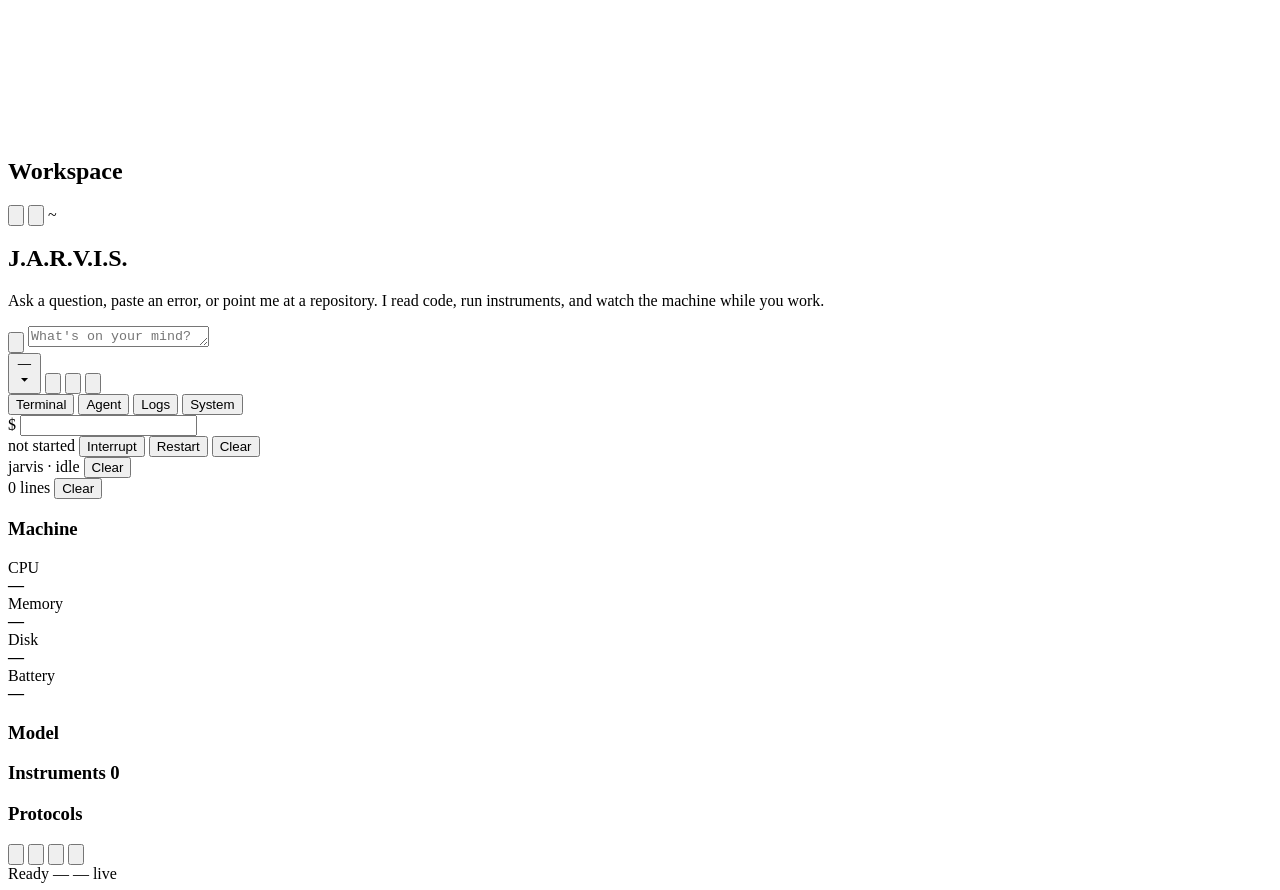
==== commit ace14d5b: "Give the editor a window of its own, and fix what was in the way The code viewer lived in a tab of t" ====
--- a/jarvis/web/index.html
+++ b/jarvis/web/index.html
@@ -9,6 +9,7 @@
      paint is already their theme. No flash of somebody else's grey. -->
 <style id="theme-vars">__JARVIS_THEME_CSS__</style>
 <link rel="stylesheet" href="/static/app.css?token=__JARVIS_TOKEN__">
+<link rel="stylesheet" href="/static/ide.css?token=__JARVIS_TOKEN__">
 <link rel="icon" href="data:image/svg+xml,<svg xmlns='http://www.w3.org/2000/svg' viewBox='0 0 100 100'><circle cx='50' cy='50' r='38' fill='none' stroke='%238b9099' stroke-width='7'/><circle cx='50' cy='50' r='15' fill='%238b9099'/></svg>">
 </head>
 <body>
@@ -17,6 +18,24 @@
      At the shipped glow of 0.10 they are all but invisible, which is the point:
      they exist so that turning the glow up has somewhere to go, not so that the
      default looks like a screensaver. -->
+<!-- The lens the glass panels are seen through. A turbulence field displaces
+     what is behind the panel by a couple of pixels, which is what makes an edge
+     read as thick glass rather than as a blurred rectangle. It is declared once
+     and referenced by class; nothing here paints on its own. -->
+<svg class="filter-defs" aria-hidden="true" focusable="false">
+  <defs>
+    <filter id="lens" x="-12%" y="-12%" width="124%" height="124%" color-interpolation-filters="sRGB">
+      <feTurbulence type="fractalNoise" baseFrequency="0.008 0.014" numOctaves="2" seed="7" result="noise"/>
+      <feGaussianBlur in="noise" stdDeviation="1.4" result="soft"/>
+      <feDisplacementMap in="SourceGraphic" in2="soft" scale="9" xChannelSelector="R" yChannelSelector="G"/>
+    </filter>
+    <filter id="lens-soft" x="-8%" y="-8%" width="116%" height="116%" color-interpolation-filters="sRGB">
+      <feTurbulence type="fractalNoise" baseFrequency="0.012" numOctaves="1" seed="3" result="n"/>
+      <feDisplacementMap in="SourceGraphic" in2="n" scale="4" xChannelSelector="R" yChannelSelector="B"/>
+    </filter>
+  </defs>
+</svg>
+
 <div class="ambience" aria-hidden="true">
   <span class="bloom bloom-a"></span>
   <span class="bloom bloom-b"></span>
@@ -33,19 +52,31 @@
 
   <span class="tb-title" id="session-title">New session</span>
 
+  <!-- The two surfaces. Not a panel and not a tab inside one: the whole window
+       changes, because a conversation and an editor want opposite things from
+       the same pixels. -->
+  <div class="surfaces" role="tablist" aria-label="Surface">
+    <button class="surface-btn on" data-surface="chat" role="tab" aria-selected="true">
+      <svg viewBox="0 0 24 24"><path d="M4 5.5h16v10a2 2 0 0 1-2 2H9l-4 3v-3H4z"/></svg>
+      <span>Chat</span>
+    </button>
+    <button class="surface-btn" data-surface="code" role="tab" aria-selected="false">
+      <svg viewBox="0 0 24 24"><path d="M9 8l-4 4 4 4M15 8l4 4-4 4"/></svg>
+      <span>Code</span>
+    </button>
+    <i class="surface-ink" aria-hidden="true"></i>
+  </div>
+
   <span class="spacer"></span>
 
   <div class="titlebar-actions">
     <button class="icon-btn sm" id="btn-rail" title="Panels  ·  Ctrl+B" aria-label="Toggle the right panel">
       <svg viewBox="0 0 24 24"><rect x="3" y="4.5" width="8" height="15" rx="1.5"/><rect x="13" y="4.5" width="8" height="15" rx="1.5"/></svg>
     </button>
-    <button class="icon-btn sm" id="btn-mute-all" title="Sound" aria-label="Sound">
-      <svg viewBox="0 0 24 24"><path d="M5 9.5v5h3l4 3.5v-12L8 9.5zM16 9.5a4 4 0 0 1 0 5"/></svg>
-    </button>
     <button class="icon-btn sm" id="btn-keys" title="Keyboard shortcuts  ·  ?" aria-label="Keyboard shortcuts">
       <svg viewBox="0 0 24 24"><rect x="2.5" y="6" width="19" height="12" rx="2"/><path d="M6.5 10h.01M10 10h.01M13.5 10h.01M17 10h.01M8 14h8"/></svg>
     </button>
-    <button class="icon-btn sm" id="btn-palette" title="Appearance  ·  Ctrl+/" aria-label="Appearance">
+    <button class="icon-btn sm" id="btn-palette" title="Appearance  ·  Ctrl+," aria-label="Appearance">
       <svg viewBox="0 0 24 24"><circle cx="12" cy="12" r="3"/><path d="M12 3v2M12 19v2M3 12h2M19 12h2M5.6 5.6l1.4 1.4M17 17l1.4 1.4M18.4 5.6L17 7M7 17l-1.4 1.4"/></svg>
     </button>
     <button class="icon-btn sm" id="btn-command" title="Commands  ·  Ctrl+K" aria-label="Commands">
@@ -78,9 +109,9 @@
           <svg viewBox="0 0 24 24"><path d="M4 5.5h16v10a2 2 0 0 1-2 2H9l-4 3v-3H4z"/></svg>
           <span>Messaging</span>
         </button></li>
-        <li><button class="nav-item" data-rail="code">
-          <svg viewBox="0 0 24 24"><path d="M6.5 3.5h7l5 5v12h-12z"/><path d="M13.5 3.5v5h5"/></svg>
-          <span>Artifacts</span><span class="tally" id="artifact-count">0</span>
+        <li><button class="nav-item" id="btn-goto-code">
+          <svg viewBox="0 0 24 24"><path d="M9 8l-4 4 4 4M15 8l4 4-4 4"/></svg>
+          <span>Code</span><span class="tally" id="artifact-count">0</span>
         </button></li>
       </ul>
 
@@ -186,7 +217,6 @@
   <aside class="rail" id="rail" aria-label="Panels">
     <div class="rail-head">
       <div class="rail-tabs" role="tablist">
-        <button class="rail-tab" data-view="code" role="tab" aria-selected="false">Code</button>
         <button class="rail-tab on" data-view="terminal" role="tab" aria-selected="true">Terminal</button>
         <button class="rail-tab" data-view="agent" role="tab" aria-selected="false">Agent</button>
         <button class="rail-tab" data-view="logs" role="tab" aria-selected="false">Logs</button>
@@ -195,31 +225,14 @@
     </div>
 
     <div class="rail-body">
-      <!-- Code -->
-      <div class="rail-view" id="view-code" role="tabpanel">
-        <div class="tabstrip" id="tabstrip"></div>
-        <div class="crumbs" id="crumbs"></div>
-        <div class="code-host" id="code-host">
-          <div class="pane-empty" id="code-empty">
-            <p>No file open.</p>
-            <p class="dim">Pick one from the workspace tree, or ask J.A.R.V.I.S. to open it.</p>
-          </div>
-          <div class="code-scroll" id="code-scroll" hidden>
-            <table class="code-table"><tbody id="code-body"></tbody></table>
-          </div>
-        </div>
-        <div class="pane-foot" id="code-foot" hidden>
-          <span id="code-meta" class="mono"></span>
-          <span class="spacer"></span>
-          <button class="mini-btn wide" id="btn-code-wrap" title="Soft-wrap long lines">Wrap</button>
-          <button class="mini-btn wide" id="btn-code-copy">Copy</button>
-          <button class="mini-btn wide" id="btn-code-ask">Ask</button>
-        </div>
-      </div>
-
       <!-- Terminal: the real system shell — PowerShell on Windows, the login
            shell elsewhere — running as a long-lived process so cd sticks. -->
       <div class="rail-view on" id="view-terminal" role="tabpanel">
+        <!-- One wrapper around the pane and its footer, because the Code
+             surface does not build a second terminal: it moves this one into
+             its dock and hands it back on the way out. One shell, one
+             scrollback, one history, wherever you are looking at it. -->
+        <div class="shell-host" id="shell-host">
         <div class="shellpane" id="shell-pane">
           <!-- The prompt lives inside the scroller, directly under the last line
                of output, which is where a terminal puts it. -->
@@ -238,6 +251,7 @@
           <button class="mini-btn wide" id="btn-shell-stop" title="Interrupt  ·  Ctrl+C">Interrupt</button>
           <button class="mini-btn wide" id="btn-shell-restart">Restart</button>
           <button class="mini-btn wide" id="btn-shell-clear">Clear</button>
+        </div>
         </div>
       </div>
 
@@ -298,9 +312,6 @@
 
   <!-- The narrow strip of view icons down the outer edge. -->
   <div class="edge" id="edge" aria-label="Panels">
-    <button class="edge-btn" data-view="code" title="Code" aria-label="Code">
-      <svg viewBox="0 0 24 24"><path d="M9 8l-4 4 4 4M15 8l4 4-4 4"/></svg>
-    </button>
     <button class="edge-btn on" data-view="terminal" title="Terminal" aria-label="Terminal">
       <svg viewBox="0 0 24 24"><rect x="3" y="4.5" width="18" height="15" rx="2"/><path d="M7 9.5l3 2.5-3 2.5M12.5 15h4"/></svg>
     </button>
@@ -315,6 +326,239 @@
     </button>
   </div>
 </main>
+
+<!-- ══ the Code surface ════════════════════════════════════
+
+     A whole second window, not a panel. It shares the title bar, the status bar
+     and the event stream with the conversation, and nothing else: its own
+     layout, its own keyboard map, its own visual register.
+
+     The conversation stays deliberately quiet. This does not. Glass, depth and
+     motion are the point here, and every one of them is switched off under
+     prefers-reduced-motion.
+     ══════════════════════════════════════════════════════════════════ -->
+<main class="ide" id="ide" hidden>
+
+  <!-- Three slow radial washes, drifting on long, prime-ish periods so they
+       never visibly loop. This is the only thing in the app that moves on its
+       own, and it moves slower than the eye tracks. -->
+  <div class="aurora" aria-hidden="true"><i class="a1"></i><i class="a2"></i><i class="a3"></i></div>
+
+  <!-- ── activity bar ── -->
+  <nav class="abar" id="abar" aria-label="Panels">
+    <button class="abtn on" data-panel="explorer" title="Explorer  ·  Ctrl+Shift+E" aria-label="Explorer">
+      <svg viewBox="0 0 24 24"><path d="M3 7a2 2 0 0 1 2-2h3.5l2 2H19a2 2 0 0 1 2 2v8a2 2 0 0 1-2 2H5a2 2 0 0 1-2-2z"/></svg>
+    </button>
+    <button class="abtn" data-panel="search" title="Search  ·  Ctrl+Shift+F" aria-label="Search">
+      <svg viewBox="0 0 24 24"><circle cx="11" cy="11" r="6"/><path d="M15.5 15.5L20 20"/></svg>
+    </button>
+    <button class="abtn" data-panel="outline" title="Outline  ·  Ctrl+Shift+O" aria-label="Outline">
+      <svg viewBox="0 0 24 24"><path d="M4 6h4M10 6h10M4 12h4M10 12h7M4 18h4M10 18h10"/></svg>
+    </button>
+    <button class="abtn" data-panel="problems" title="Problems  ·  Ctrl+Shift+M" aria-label="Problems">
+      <svg viewBox="0 0 24 24"><path d="M12 4l9 16H3z"/><path d="M12 10v4M12 17h.01"/></svg>
+      <span class="abadge" id="abadge-problems" hidden>0</span>
+    </button>
+    <button class="abtn" data-panel="agent" title="Agent  ·  Ctrl+Shift+A" aria-label="Agent">
+      <svg viewBox="0 0 24 24"><circle cx="12" cy="12" r="3"/><circle cx="12" cy="12" r="8"/></svg>
+    </button>
+    <span class="spacer"></span>
+    <button class="abtn" id="btn-ide-appearance" title="Appearance" aria-label="Appearance">
+      <svg viewBox="0 0 24 24"><circle cx="12" cy="12" r="3"/><path d="M12 3v2M12 19v2M3 12h2M19 12h2M5.6 5.6l1.4 1.4M17 17l1.4 1.4M18.4 5.6L17 7M7 17l-1.4 1.4"/></svg>
+    </button>
+    <button class="abtn" id="btn-ide-keys" title="Keyboard shortcuts  ·  ?" aria-label="Keyboard shortcuts">
+      <svg viewBox="0 0 24 24"><rect x="2.5" y="6" width="19" height="12" rx="2"/><path d="M6.5 10h.01M10 10h.01M13.5 10h.01M17 10h.01M8 14h8"/></svg>
+    </button>
+  </nav>
+
+  <!-- ── side panel ── -->
+  <aside class="side glass" id="ide-side" aria-label="Side panel">
+    <header class="side-head">
+      <span class="micro" id="side-title">Explorer</span>
+      <span class="spacer"></span>
+      <button class="ghost-btn" id="btn-side-refresh" title="Refresh" aria-label="Refresh">
+        <svg viewBox="0 0 24 24"><path d="M20 12a8 8 0 1 1-2.3-5.6M20 4v4h-4"/></svg>
+      </button>
+      <button class="ghost-btn" id="btn-side-hide" title="Hide the panel  ·  Ctrl+B" aria-label="Hide">
+        <svg viewBox="0 0 24 24"><path d="M15 6l-6 6 6 6"/></svg>
+      </button>
+    </header>
+
+    <div class="side-body">
+      <section class="spanel on" id="panel-explorer">
+        <div class="etree" id="etree" role="tree" aria-label="Workspace"></div>
+      </section>
+
+      <section class="spanel" id="panel-search">
+        <div class="side-field">
+          <input type="search" id="search-input" placeholder="Find in workspace" spellcheck="false"
+                 autocomplete="off" aria-label="Find in workspace">
+          <button class="ghost-btn tiny" id="btn-search-case" title="Match case" aria-label="Match case">Aa</button>
+        </div>
+        <p class="side-note" id="search-note">Two characters or more.</p>
+        <div class="hits" id="search-hits"></div>
+      </section>
+
+      <section class="spanel" id="panel-outline">
+        <p class="side-note" id="outline-note">Open a file to see its shape.</p>
+        <div class="outline" id="outline"></div>
+      </section>
+
+      <section class="spanel" id="panel-problems">
+        <p class="side-note" id="problems-note">Nothing to report.</p>
+        <div class="problems" id="problems"></div>
+      </section>
+
+      <section class="spanel" id="panel-agent">
+        <div class="side-sub micro">Act on this file</div>
+        <div class="acts" id="acts"></div>
+        <div class="side-sub micro">Touched this session</div>
+        <div class="artifacts" id="artifacts"></div>
+        <p class="side-note" id="artifacts-note">Nothing yet.</p>
+      </section>
+    </div>
+  </aside>
+  <div class="ide-seam" id="ide-seam-l" role="separator" aria-label="Resize the side panel"></div>
+
+  <!-- ── the editor stage ── -->
+  <section class="stage" id="stage">
+    <div class="etabs" id="etabs" role="tablist" aria-label="Open files"></div>
+    <div class="ebread" id="ebread" aria-label="Breadcrumbs"></div>
+
+    <div class="stage-body">
+      <div class="editor" id="editor">
+        <div class="ed-empty" id="ed-empty">
+          <div class="ed-empty-mark" aria-hidden="true">
+            <svg viewBox="0 0 24 24"><path d="M9 8l-4 4 4 4M15 8l4 4-4 4"/></svg>
+          </div>
+          <h2>Nothing open</h2>
+          <ul class="ed-empty-keys">
+            <li><kbd class="hint">Ctrl</kbd><kbd class="hint">P</kbd><span>Open a file by name</span></li>
+            <li><kbd class="hint">Ctrl</kbd><kbd class="hint">Shift</kbd><kbd class="hint">F</kbd><span>Search the workspace</span></li>
+            <li><kbd class="hint">Ctrl</kbd><kbd class="hint">`</kbd><span>Terminal</span></li>
+          </ul>
+        </div>
+
+        <div class="ed" id="ed" hidden>
+          <div class="ed-gutter" id="ed-gutter" aria-hidden="true"><div class="gin" id="gin"></div></div>
+          <div class="ed-wrap" id="ed-wrap">
+            <div class="ed-lines" id="ed-lines" aria-hidden="true"><div class="lin" id="lin"></div></div>
+            <textarea id="ed-input" spellcheck="false" autocomplete="off" autocapitalize="off"
+                      autocorrect="off" wrap="off" aria-label="Editor"></textarea>
+          </div>
+          <canvas class="ed-map" id="ed-map" width="92" height="600" aria-hidden="true"></canvas>
+        </div>
+
+        <div class="findbar glass" id="findbar" hidden>
+          <div class="find-row">
+            <input type="text" id="find-input" placeholder="Find" spellcheck="false" autocomplete="off" aria-label="Find">
+            <span class="find-count mono" id="find-count">0</span>
+            <button class="ghost-btn tiny" id="btn-find-case" title="Match case">Aa</button>
+            <button class="ghost-btn tiny" id="btn-find-prev" title="Previous  ·  Shift+Enter" aria-label="Previous">
+              <svg viewBox="0 0 24 24"><path d="M6 15l6-6 6 6"/></svg>
+            </button>
+            <button class="ghost-btn tiny" id="btn-find-next" title="Next  ·  Enter" aria-label="Next">
+              <svg viewBox="0 0 24 24"><path d="M6 9l6 6 6-6"/></svg>
+            </button>
+            <button class="ghost-btn tiny" id="btn-find-close" title="Close  ·  Esc" aria-label="Close">
+              <svg viewBox="0 0 24 24"><path d="M6 6l12 12M18 6L6 18"/></svg>
+            </button>
+          </div>
+          <div class="find-row" id="replace-row" hidden>
+            <input type="text" id="replace-input" placeholder="Replace with" spellcheck="false"
+                   autocomplete="off" aria-label="Replace with">
+            <button class="mini-btn wide" id="btn-replace-one">Replace</button>
+            <button class="mini-btn wide" id="btn-replace-all">All</button>
+          </div>
+        </div>
+      </div>
+
+      <div class="dock-seam" id="dock-seam" role="separator" aria-label="Resize the dock"></div>
+
+      <div class="dock glass" id="dock">
+        <header class="dock-head">
+          <div class="dock-tabs" role="tablist">
+            <button class="dock-tab on" data-dock="problems" role="tab">Problems
+              <span class="dbadge" id="dbadge" hidden>0</span></button>
+            <button class="dock-tab" data-dock="output" role="tab">Output</button>
+            <button class="dock-tab" data-dock="terminal" role="tab">Terminal</button>
+          </div>
+          <span class="spacer"></span>
+          <button class="ghost-btn tiny" id="btn-dock-clear" title="Clear" aria-label="Clear">
+            <svg viewBox="0 0 24 24"><path d="M6 7h12M9 7V5h6v2M8 7l1 12h6l1-12"/></svg>
+          </button>
+          <button class="ghost-btn tiny" id="btn-dock-hide" title="Hide the dock  ·  Ctrl+J" aria-label="Hide">
+            <svg viewBox="0 0 24 24"><path d="M6 9l6 6 6-6"/></svg>
+          </button>
+        </header>
+        <div class="dock-body">
+          <div class="dview on" id="dock-problems"></div>
+          <div class="dview" id="dock-output"></div>
+          <div class="dview" id="dock-terminal"></div>
+        </div>
+      </div>
+    </div>
+  </section>
+
+  <!-- ── mission panel ── -->
+  <div class="ide-seam" id="ide-seam-r" role="separator" aria-label="Resize the mission panel"></div>
+  <aside class="mission glass" id="mission" aria-label="Mission">
+    <header class="side-head">
+      <span class="micro">Mission</span>
+      <span class="spacer"></span>
+      <span class="pulse" id="mission-pulse" aria-hidden="true"></span>
+      <button class="ghost-btn" id="btn-mission-hide" title="Hide  ·  Ctrl+Shift+B" aria-label="Hide">
+        <svg viewBox="0 0 24 24"><path d="M9 6l6 6-6 6"/></svg>
+      </button>
+    </header>
+    <div class="mission-body">
+      <div class="mission-state" id="mission-state">
+        <span class="ms-dot"></span><span id="mission-label">Idle</span>
+      </div>
+      <div class="mission-ask">
+        <textarea id="mission-input" rows="3" spellcheck="false"
+                  placeholder="Ask about this file, this selection, this error…"
+                  aria-label="Ask J.A.R.V.I.S."></textarea>
+        <div class="mission-row">
+          <span class="micro dim" id="mission-scope">whole file</span>
+          <span class="spacer"></span>
+          <button class="mini-btn wide" id="btn-mission-send">Send</button>
+        </div>
+      </div>
+      <div class="side-sub micro">Activity</div>
+      <div class="feed" id="feed" role="log" aria-label="Agent activity"></div>
+    </div>
+  </aside>
+
+  <!-- ── status bar (the Code surface has its own) ── -->
+  <footer class="ide-status" id="ide-status">
+    <button class="st-item" id="st-branch" title="Workspace"><svg viewBox="0 0 24 24"><circle cx="7" cy="6" r="2.2"/><circle cx="7" cy="18" r="2.2"/><circle cx="17" cy="9" r="2.2"/><path d="M7 8.2v7.6M9.2 6.6c4 0 5.8.6 5.8 2.4"/></svg><span id="st-branch-name">workspace</span></button>
+    <button class="st-item" id="st-problems" title="Problems  ·  Ctrl+Shift+M">
+      <svg viewBox="0 0 24 24"><path d="M12 4l9 16H3z"/></svg><span id="st-problem-count">0</span>
+    </button>
+    <span class="spacer"></span>
+    <button class="st-item" id="st-position" title="Go to line  ·  Ctrl+G">Ln 1, Col 1</button>
+    <button class="st-item" id="st-indent" title="Indentation">Spaces: 4</button>
+    <button class="st-item" id="st-eol" title="Line endings">LF</button>
+    <button class="st-item" id="st-language" title="Language">Plain text</button>
+    <button class="st-item" id="st-wrap" title="Soft wrap  ·  Alt+Z">No wrap</button>
+    <span class="st-item" id="st-save"></span>
+  </footer>
+</main>
+
+<!-- ══ quick open ═══════════════════════════════════════════ -->
+<div class="palette-wrap" id="quick-wrap" hidden>
+  <div class="palette quick glass" role="dialog" aria-label="Open a file">
+    <div class="palette-field">
+      <svg viewBox="0 0 24 24" class="pf-icon"><circle cx="11" cy="11" r="6"/><path d="M15.5 15.5L20 20"/></svg>
+      <input type="text" id="quick-input" placeholder="Open a file by name" spellcheck="false"
+             autocomplete="off" aria-label="Open a file by name">
+      <kbd class="hint">Esc</kbd>
+    </div>
+    <ul id="quick-list"></ul>
+    <div class="palette-foot micro" id="quick-foot"></div>
+  </div>
+</div>
 
 <!-- ══ status bar ═══════════════════════════════════════════════════════ -->
 <footer class="statusbar">
@@ -425,6 +669,8 @@
 <div class="toasts" id="toasts" aria-live="polite"></div>
 
 <script>window.JARVIS_BOOT = __JARVIS_BOOT__;</script>
+<script src="/static/lang.js?token=__JARVIS_TOKEN__"></script>
 <script src="/static/app.js?token=__JARVIS_TOKEN__"></script>
+<script src="/static/ide.js?token=__JARVIS_TOKEN__"></script>
 </body>
 </html>
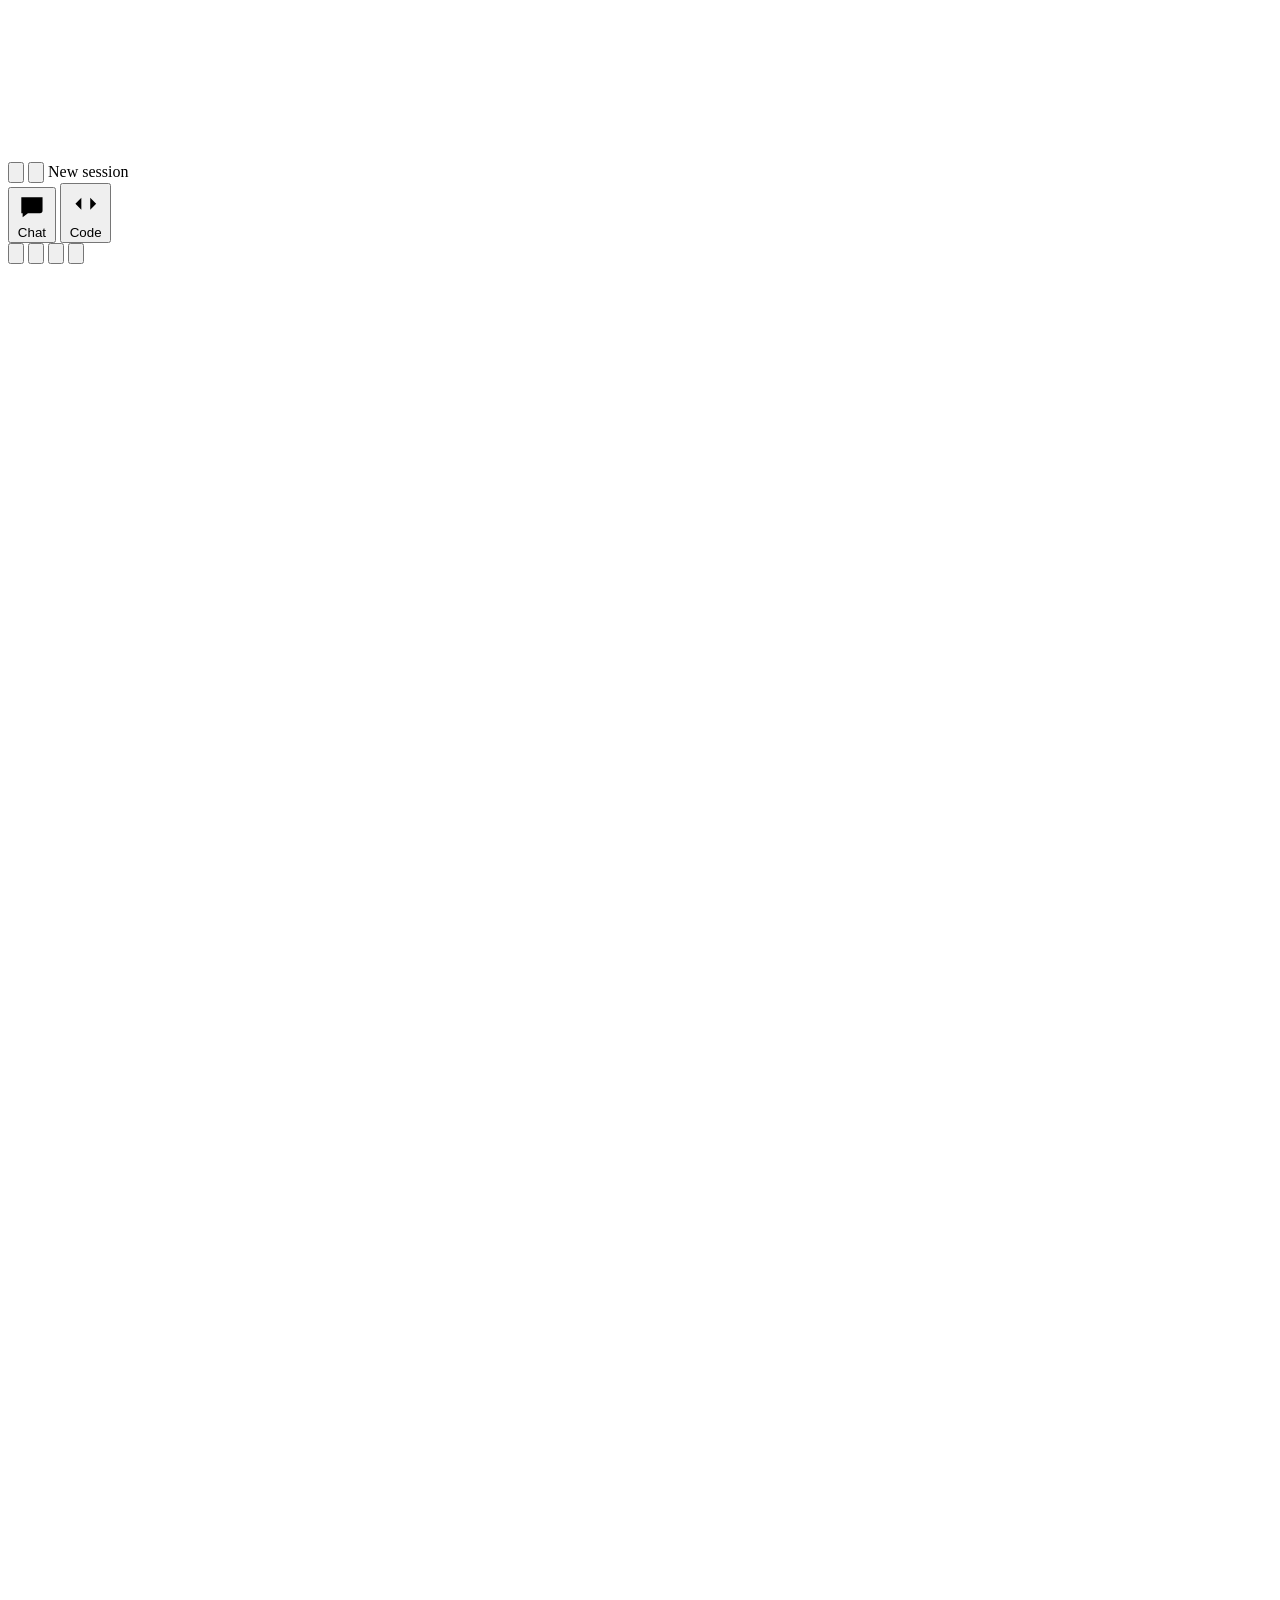
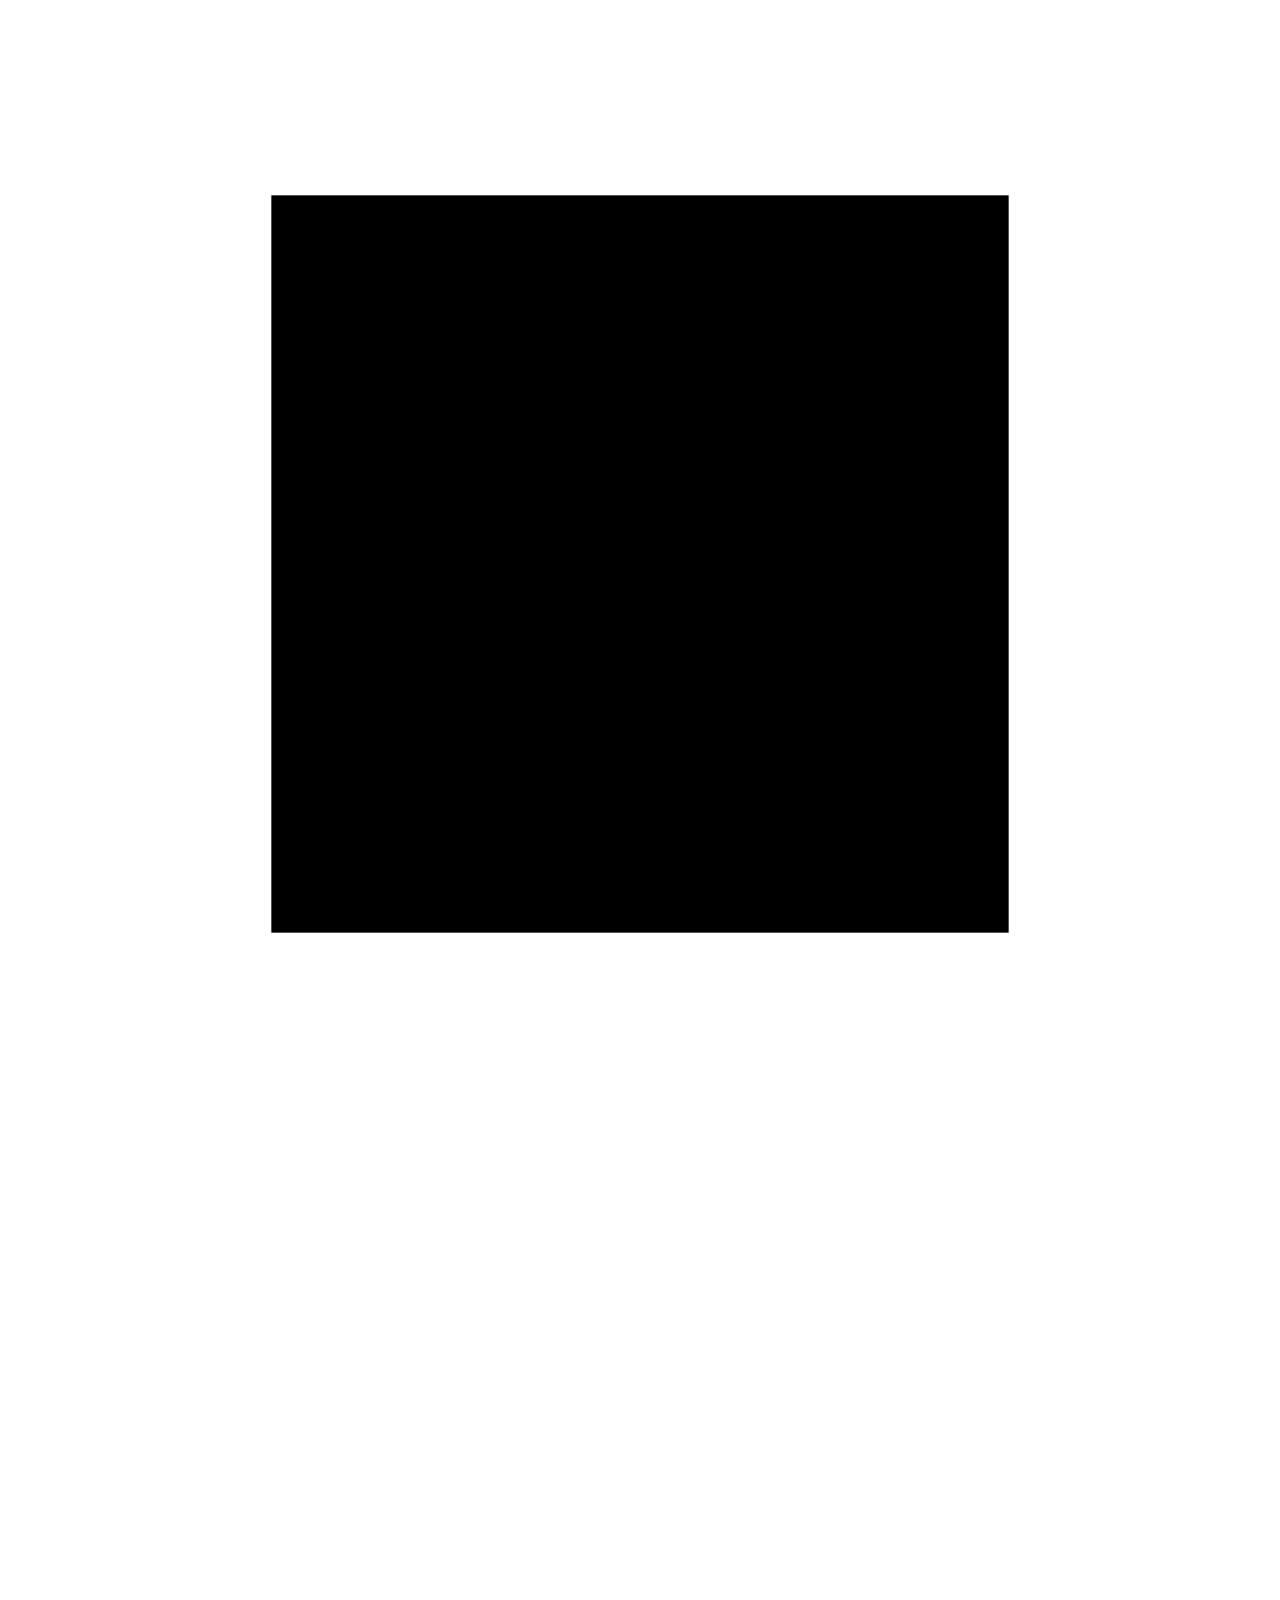
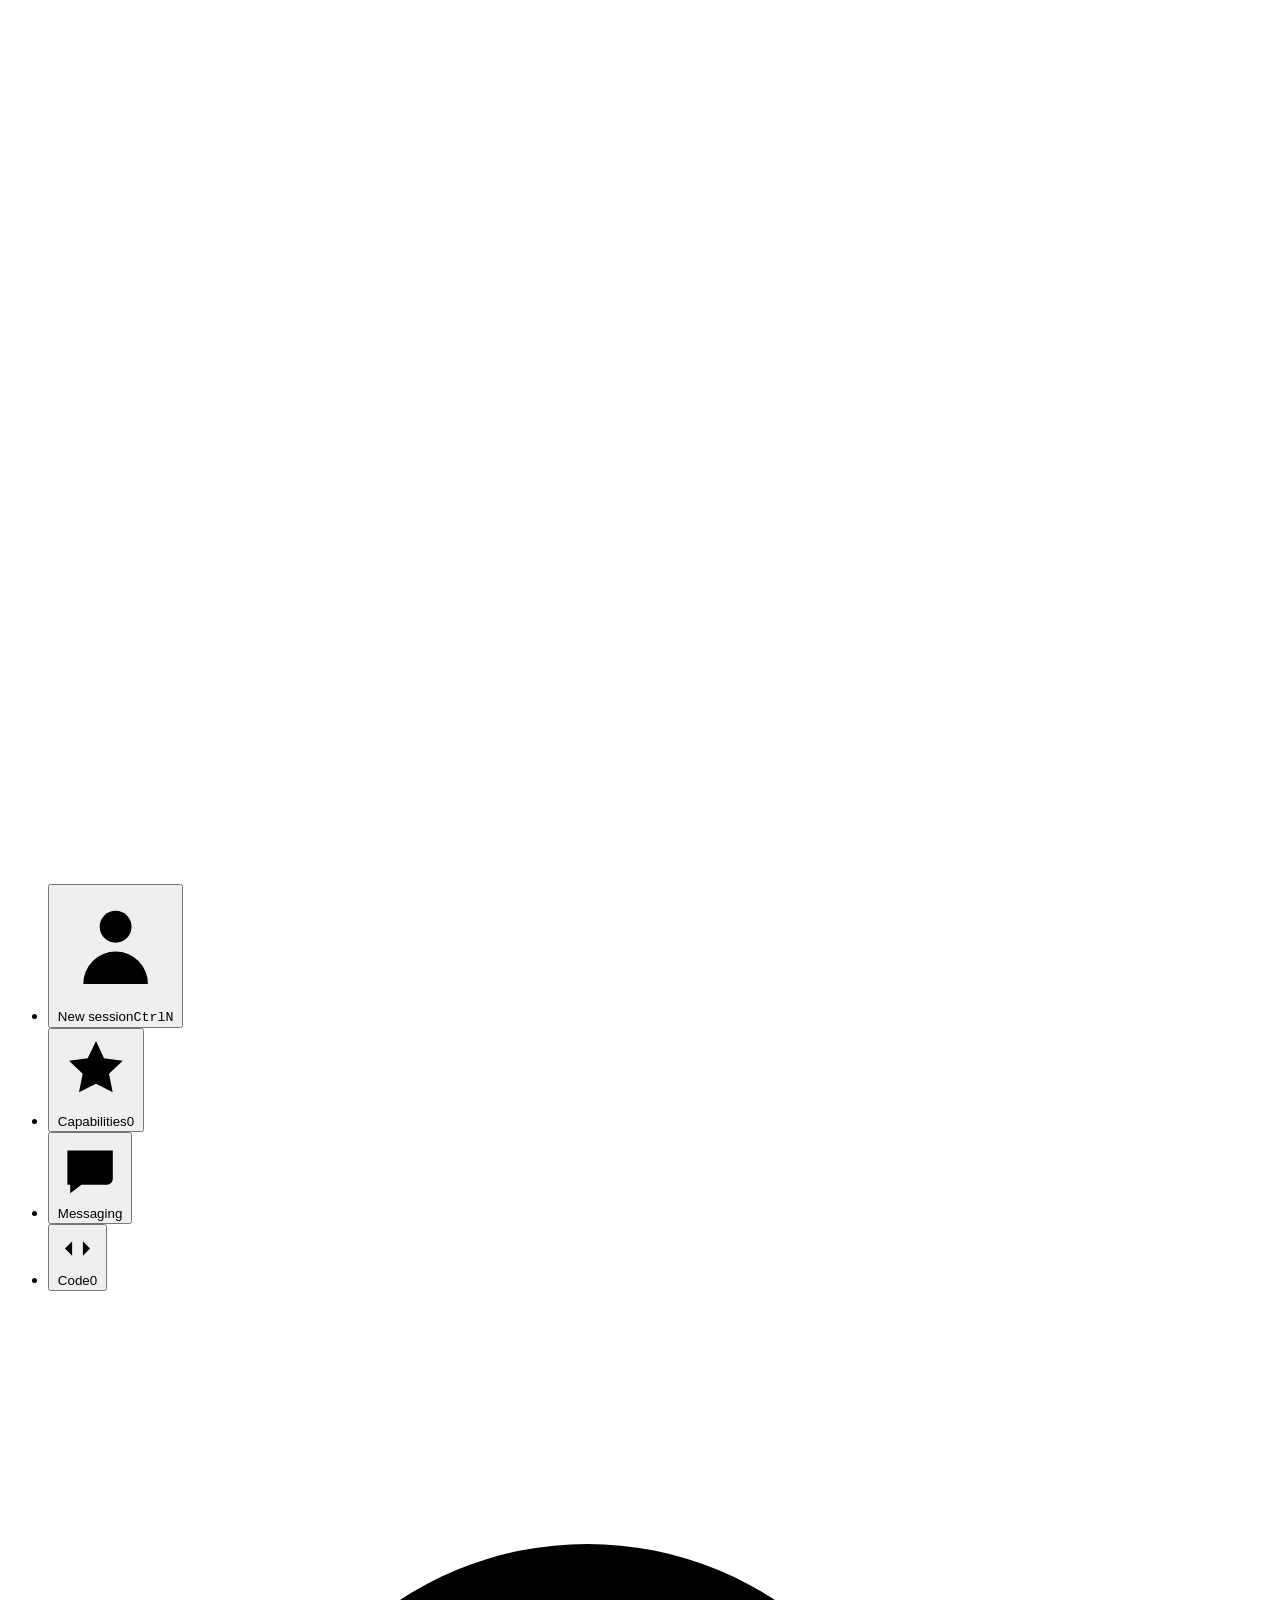
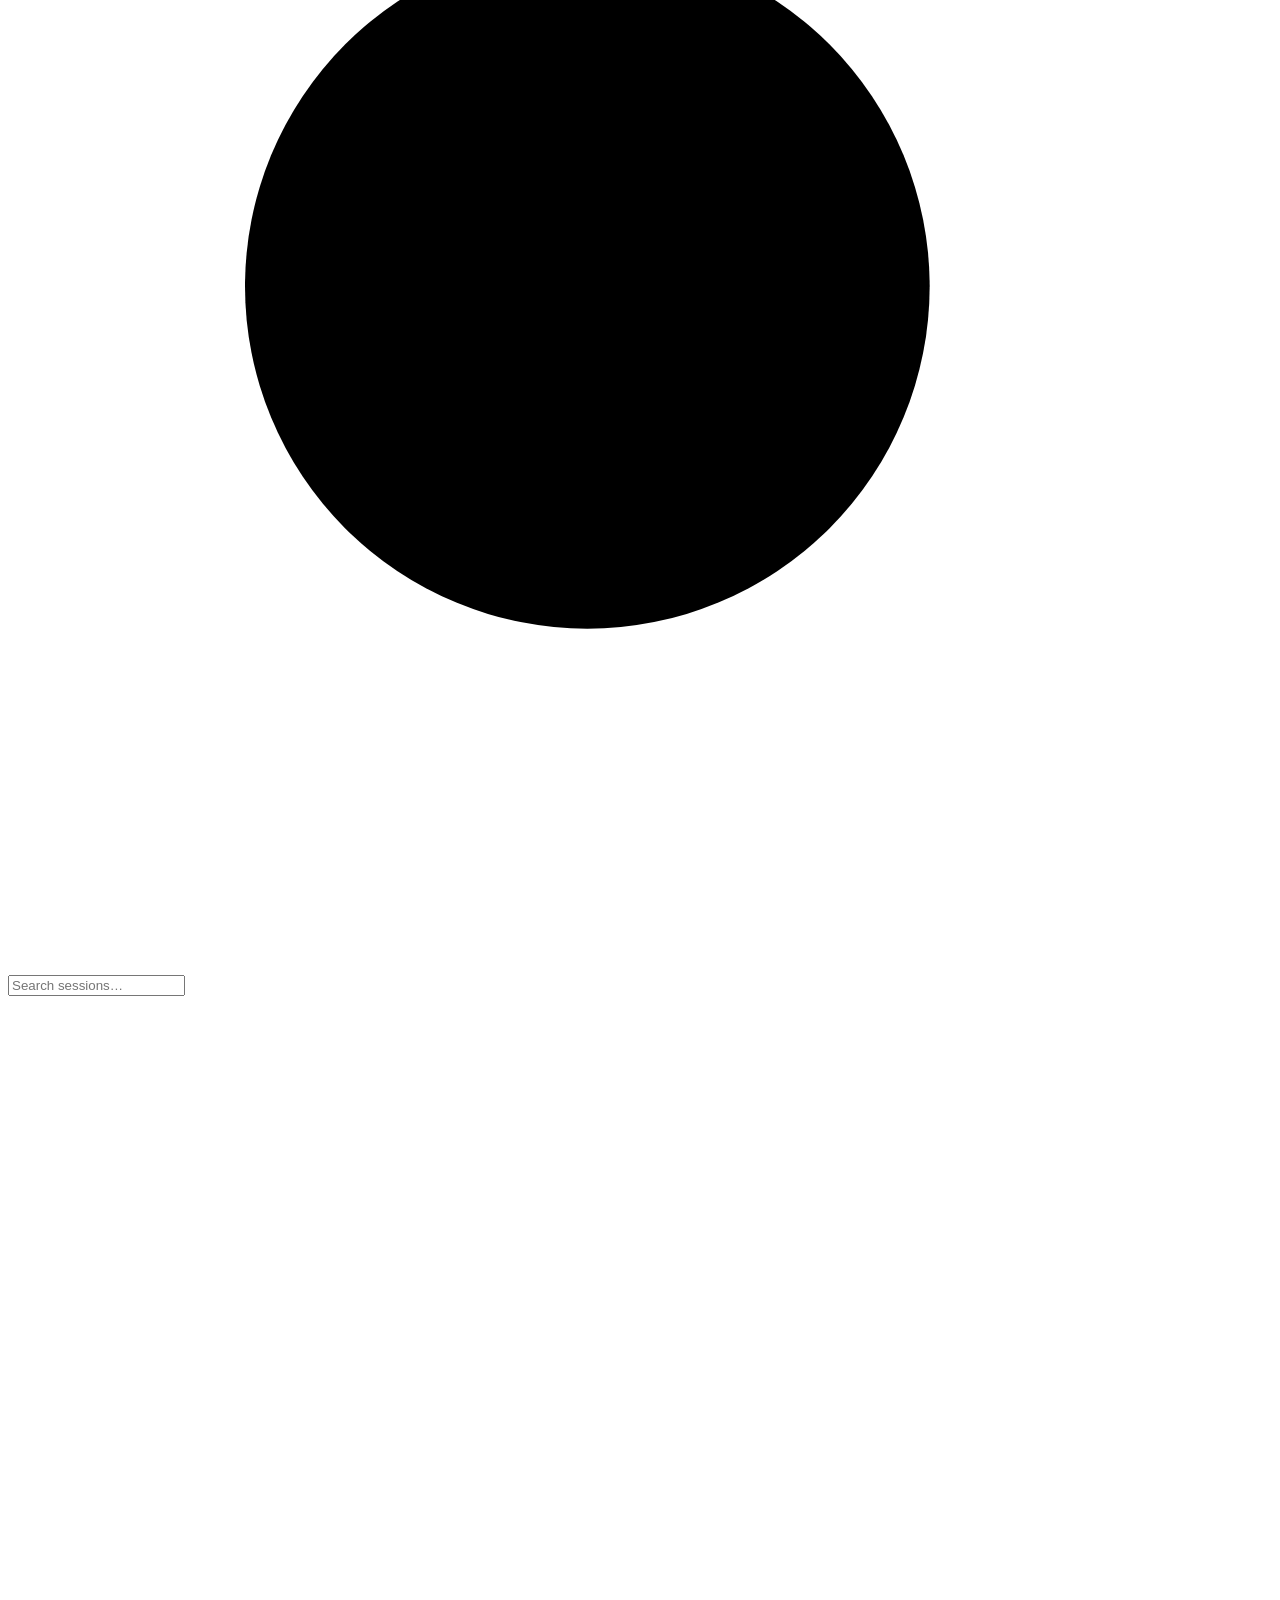
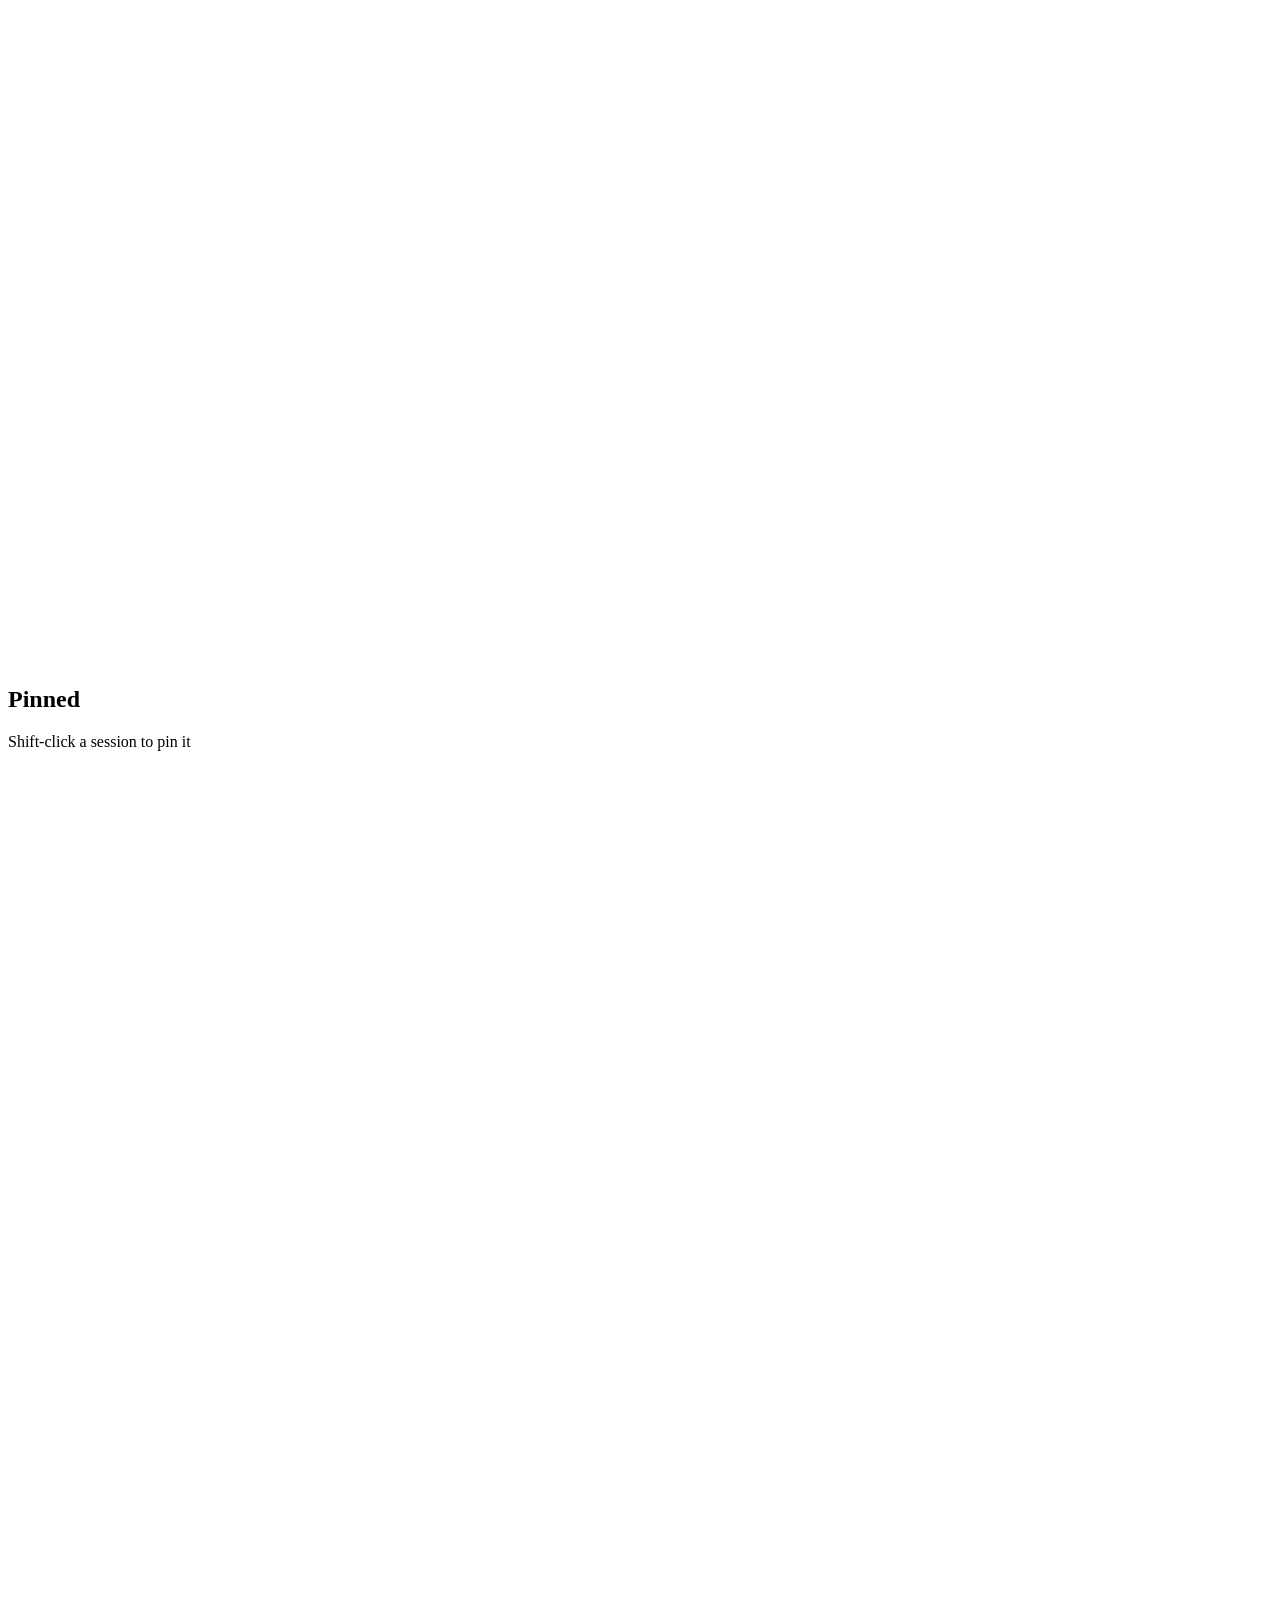
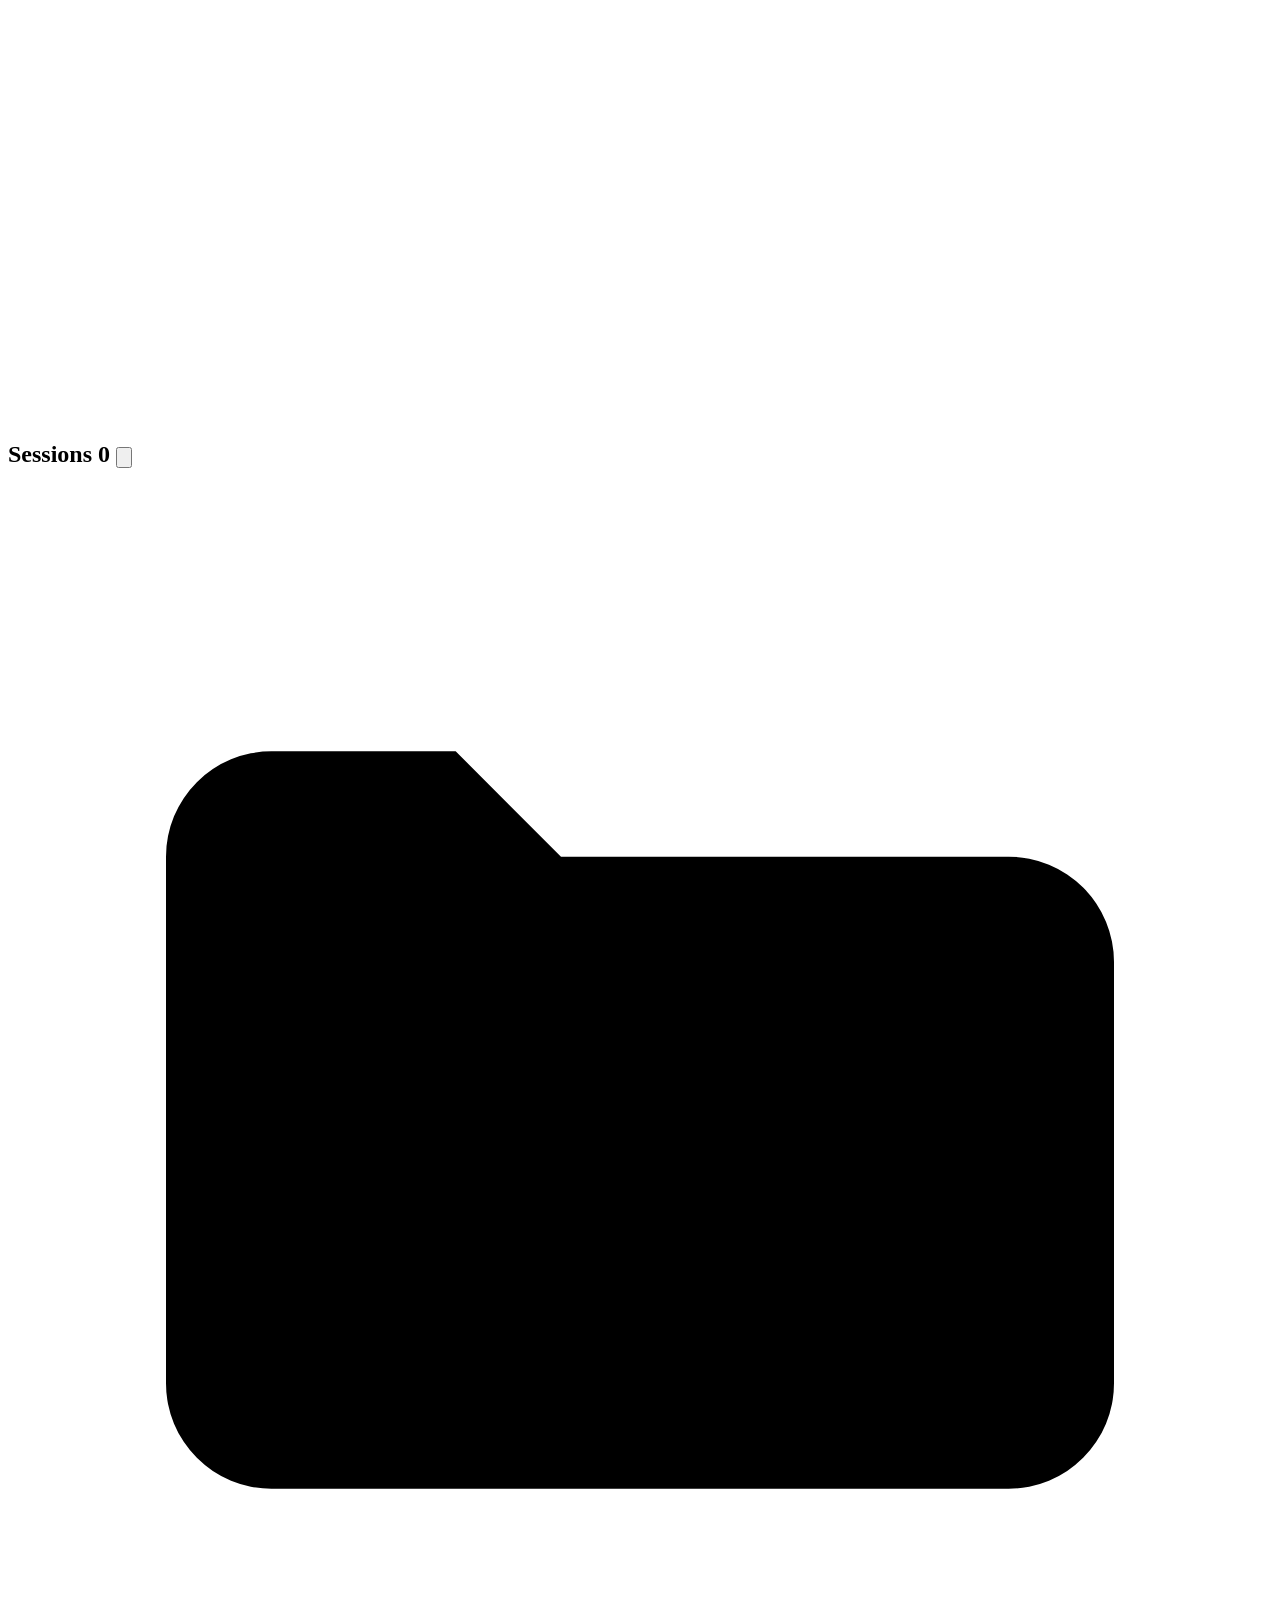
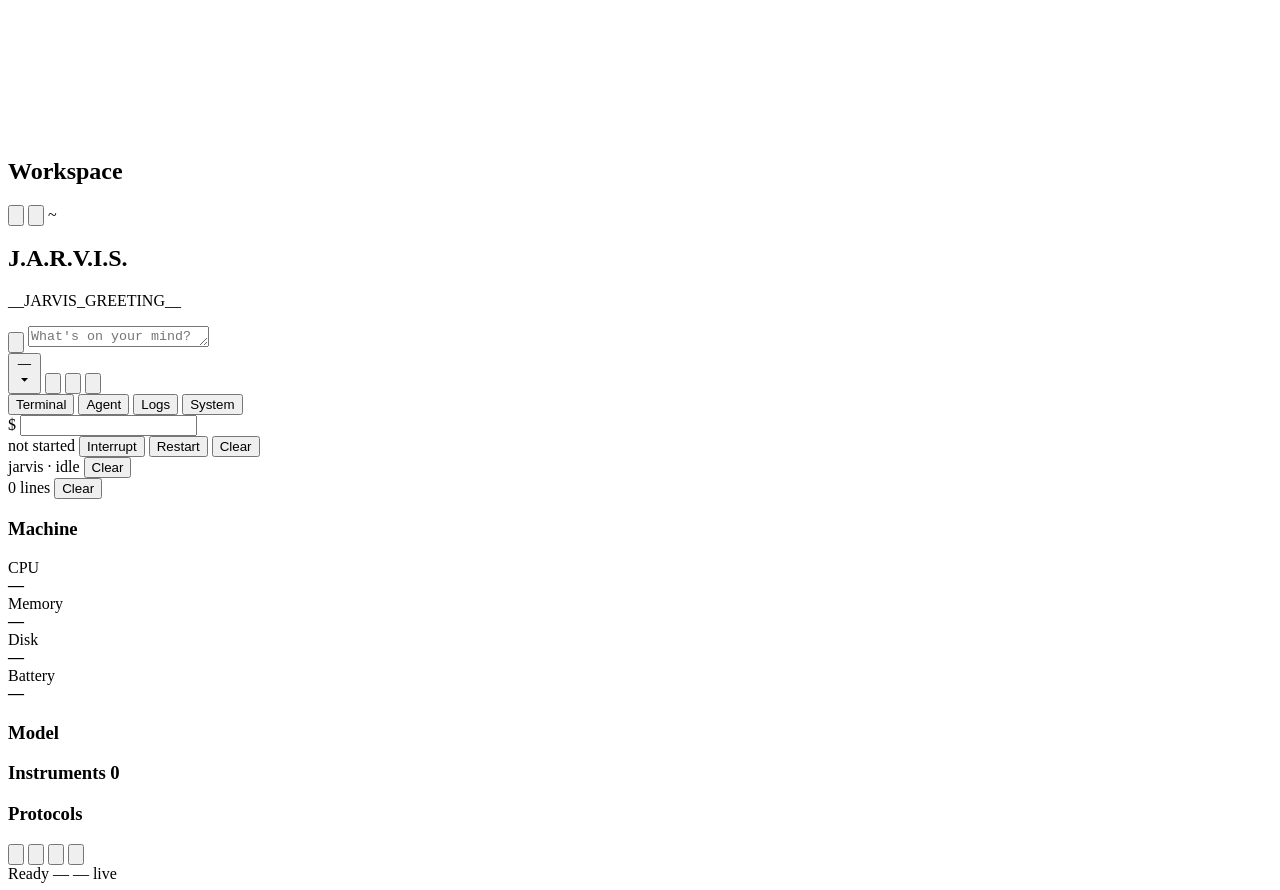
==== commit c6bd3c62: "Open the window on a line the model wrote, never the same one twice The welcome said the same two se" ====
--- a/jarvis/web/index.html
+++ b/jarvis/web/index.html
@@ -41,6 +41,18 @@
   <span class="bloom bloom-b"></span>
 </div>
 
+<!-- ══ the wake field ════════════════════════════════════════
+     The whole window lights up when the call word is heard. Blue on purpose and
+     blue regardless of the operator's accent: this is the one thing in the
+     application that has to mean the same thing every time, at a glance, from
+     across a room, and a colour that changes with a setting cannot do that.
+     Above everything, and touching nothing — it never takes a pointer event. -->
+<div class="wake-field" id="wake-field" aria-hidden="true">
+  <span class="wake-wash"></span>
+  <span class="wake-ring"></span>
+  <span class="wake-edge"></span>
+</div>
+
 <!-- ══ title bar ══════════════════════════════════════════════════════════ -->
 <header class="titlebar">
   <button class="icon-btn sm" id="btn-sidebar" title="Sidebar  ·  Ctrl+\" aria-label="Toggle the sidebar">
@@ -72,6 +84,9 @@
   <div class="titlebar-actions">
     <button class="icon-btn sm" id="btn-rail" title="Panels  ·  Ctrl+B" aria-label="Toggle the right panel">
       <svg viewBox="0 0 24 24"><rect x="3" y="4.5" width="8" height="15" rx="1.5"/><rect x="13" y="4.5" width="8" height="15" rx="1.5"/></svg>
+    </button>
+    <button class="icon-btn sm" id="btn-signout" title="Sign out" aria-label="Sign out" hidden>
+      <svg viewBox="0 0 24 24"><path d="M15 8V6a2 2 0 0 0-2-2H6a2 2 0 0 0-2 2v12a2 2 0 0 0 2 2h7a2 2 0 0 0 2-2v-2M10 12h10m0 0l-3-3m3 3l-3 3"/></svg>
     </button>
     <button class="icon-btn sm" id="btn-keys" title="Keyboard shortcuts  ·  ?" aria-label="Keyboard shortcuts">
       <svg viewBox="0 0 24 24"><rect x="2.5" y="6" width="19" height="12" rx="2"/><path d="M6.5 10h.01M10 10h.01M13.5 10h.01M17 10h.01M8 14h8"/></svg>
@@ -169,8 +184,11 @@
     <div class="transcript" id="transcript" role="log" aria-live="polite" aria-label="Conversation">
       <div class="welcome" id="welcome">
         <h1 class="wordmark">J.A.R.V.I.S.</h1>
-        <p class="wordmark-sub">Ask a question, paste an error, or point me at a repository.
-           I read code, run instruments, and watch the machine while you work.</p>
+        <!-- Written by the model, and different every time the window opens.
+             The text is substituted server-side so the first paint already has
+             it; if a newer one arrives while you are still reading this, it
+             fades across to that instead. -->
+        <p class="wordmark-sub" id="greeting">__JARVIS_GREETING__</p>
         <div class="suggestions" id="suggestions"></div>
       </div>
     </div>
@@ -410,11 +428,11 @@
       </section>
 
       <section class="spanel" id="panel-agent">
-        <div class="side-sub micro">Act on this file</div>
-        <div class="acts" id="acts"></div>
         <div class="side-sub micro">Touched this session</div>
         <div class="artifacts" id="artifacts"></div>
         <p class="side-note" id="artifacts-note">Nothing yet.</p>
+        <div class="side-sub micro">Activity</div>
+        <div class="feed" id="feed" role="log" aria-label="Agent activity"></div>
       </section>
     </div>
   </aside>
@@ -511,22 +529,37 @@
         <svg viewBox="0 0 24 24"><path d="M9 6l6 6-6 6"/></svg>
       </button>
     </header>
+    <!-- A conversation, not a status readout. Asking here used to post the
+         message and show a one-line echo, while the answer itself arrived on
+         the other surface — so from the Code surface it looked like nothing
+         happened at all. The reply streams in right here now. -->
     <div class="mission-body">
       <div class="mission-state" id="mission-state">
         <span class="ms-dot"></span><span id="mission-label">Idle</span>
-      </div>
+        <span class="spacer"></span>
+        <button class="ghost-btn tiny" id="btn-mission-clear" title="Clear" aria-label="Clear">
+          <svg viewBox="0 0 24 24"><path d="M6 7h12M9 7V5h6v2M8 7l1 12h6l1-12"/></svg>
+        </button>
+      </div>
+
+      <div class="thread" id="thread" role="log" aria-label="Conversation" aria-live="polite">
+        <p class="thread-empty" id="thread-empty">
+          Ask about the open file, or select some code and ask about that.
+        </p>
+      </div>
+
       <div class="mission-ask">
-        <textarea id="mission-input" rows="3" spellcheck="false"
+        <div class="acts" id="acts"></div>
+        <textarea id="mission-input" rows="2" spellcheck="false"
                   placeholder="Ask about this file, this selection, this error…"
                   aria-label="Ask J.A.R.V.I.S."></textarea>
         <div class="mission-row">
           <span class="micro dim" id="mission-scope">whole file</span>
           <span class="spacer"></span>
+          <button class="mini-btn wide" id="btn-mission-stop" hidden>Stop</button>
           <button class="mini-btn wide" id="btn-mission-send">Send</button>
         </div>
       </div>
-      <div class="side-sub micro">Activity</div>
-      <div class="feed" id="feed" role="log" aria-label="Agent activity"></div>
     </div>
   </aside>
 
@@ -643,6 +676,75 @@
     </section>
 
     <p class="studio-note" id="persist-note">Saved to <code>.jarvis_theme.json</code> — these come back next time, in the terminal too.</p>
+
+    <!-- ── Security ─────────────────────────────────────────────────
+         Everything about the lock lives here, so nobody has to open a terminal
+         or edit a dotfile to switch it on. Setting a password locks the window;
+         removing it unlocks it. That is the whole model. -->
+    <section class="studio-section" id="security">
+      <h3>Security</h3>
+
+      <div class="lock-state" id="lock-state">
+        <span class="lock-dot" id="lock-dot"></span>
+        <span id="lock-say">This window is not locked.</span>
+      </div>
+
+      <p class="studio-note" id="lock-managed" hidden>
+        <code>DESKTOP_AUTH_MODE</code> is set in your <code>.env</code>, so it is in
+        charge of this, not the buttons below.
+      </p>
+
+      <div class="lock-row">
+        <button class="mini-btn wide" id="btn-set-password">Set a password</button>
+        <button class="mini-btn wide" id="btn-remove-password" hidden>Remove it</button>
+        <button class="mini-btn wide" id="btn-lock-now" hidden>Lock now</button>
+      </div>
+
+      <!-- Set, change or remove. Which fields show depends on which of those
+           three this is, so there is only ever one form to understand. -->
+      <form class="lock-form" id="lock-form" hidden>
+        <label class="lock-field" id="current-wrap" hidden>
+          <span>Current password</span>
+          <input type="password" id="lock-current" autocomplete="current-password" spellcheck="false">
+        </label>
+        <label class="lock-field" id="new-wrap">
+          <span id="new-label">New password or PIN</span>
+          <input type="password" id="lock-new" autocomplete="new-password" spellcheck="false">
+        </label>
+        <label class="lock-field" id="again-wrap">
+          <span>Type it again</span>
+          <input type="password" id="lock-again" autocomplete="new-password" spellcheck="false">
+        </label>
+        <p class="lock-note" id="lock-note" hidden></p>
+        <div class="lock-row">
+          <button type="submit" class="mini-btn wide primary" id="btn-lock-save">Save</button>
+          <button type="button" class="mini-btn wide" id="btn-lock-cancel">Cancel</button>
+        </div>
+      </form>
+
+      <details class="lock-more" id="google-more">
+        <summary>Sign in with Google instead</summary>
+        <p class="studio-note">
+          Google needs a client ID of your own — there is no way around that, every
+          copy of an app has its own. It takes about a minute:
+        </p>
+        <ol class="studio-steps">
+          <li>Open <a href="https://console.cloud.google.com/apis/credentials" target="_blank"
+                      rel="noreferrer noopener">Google Cloud › Credentials</a></li>
+          <li>Create credentials › OAuth client ID › <b>Desktop app</b></li>
+          <li>Copy the client ID and paste it here</li>
+        </ol>
+        <label class="hex-field wide">
+          <input type="text" id="google-client" spellcheck="false" autocomplete="off"
+                 placeholder="….apps.googleusercontent.com" aria-label="Google client ID">
+        </label>
+        <p class="lock-note" id="google-note" hidden></p>
+        <div class="lock-row">
+          <button class="mini-btn wide" id="btn-google-save">Save</button>
+          <button class="mini-btn wide" id="btn-google-clear" hidden>Remove</button>
+        </div>
+      </details>
+    </section>
   </div>
 </aside>
 
